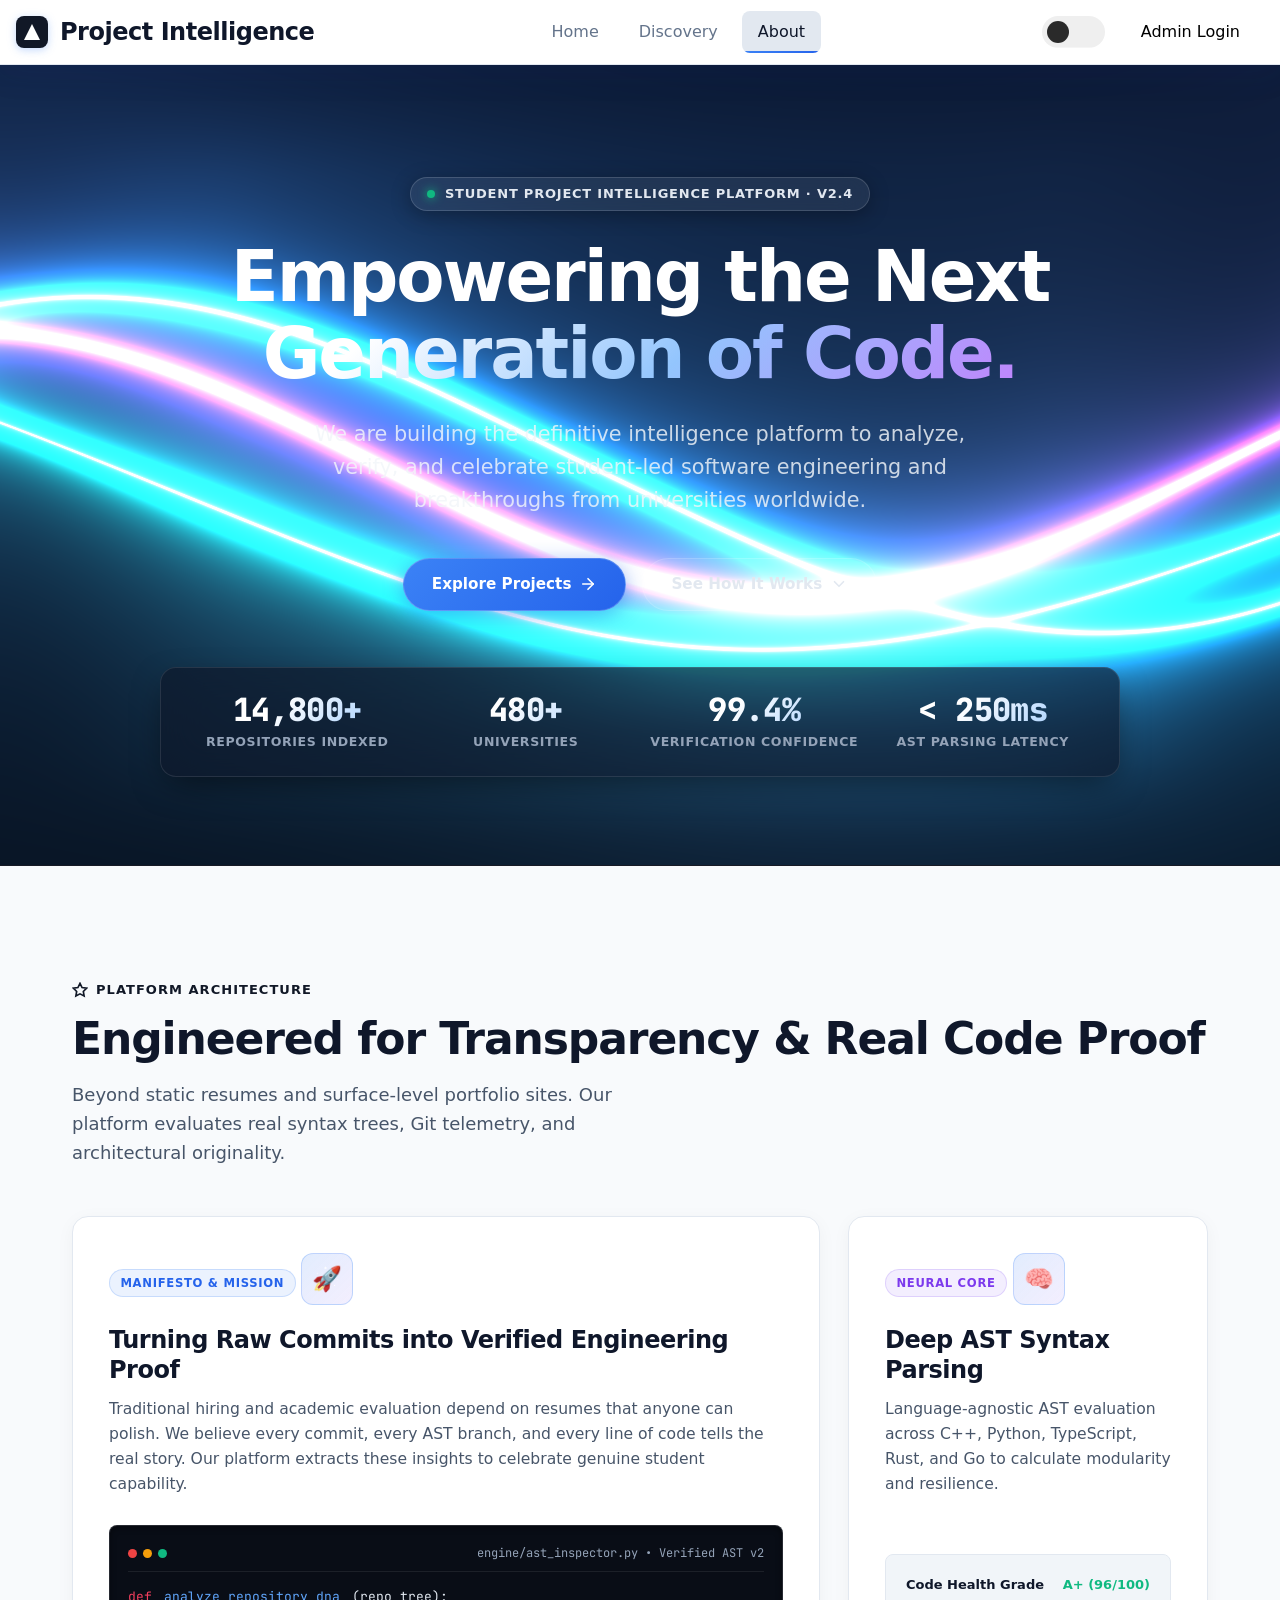
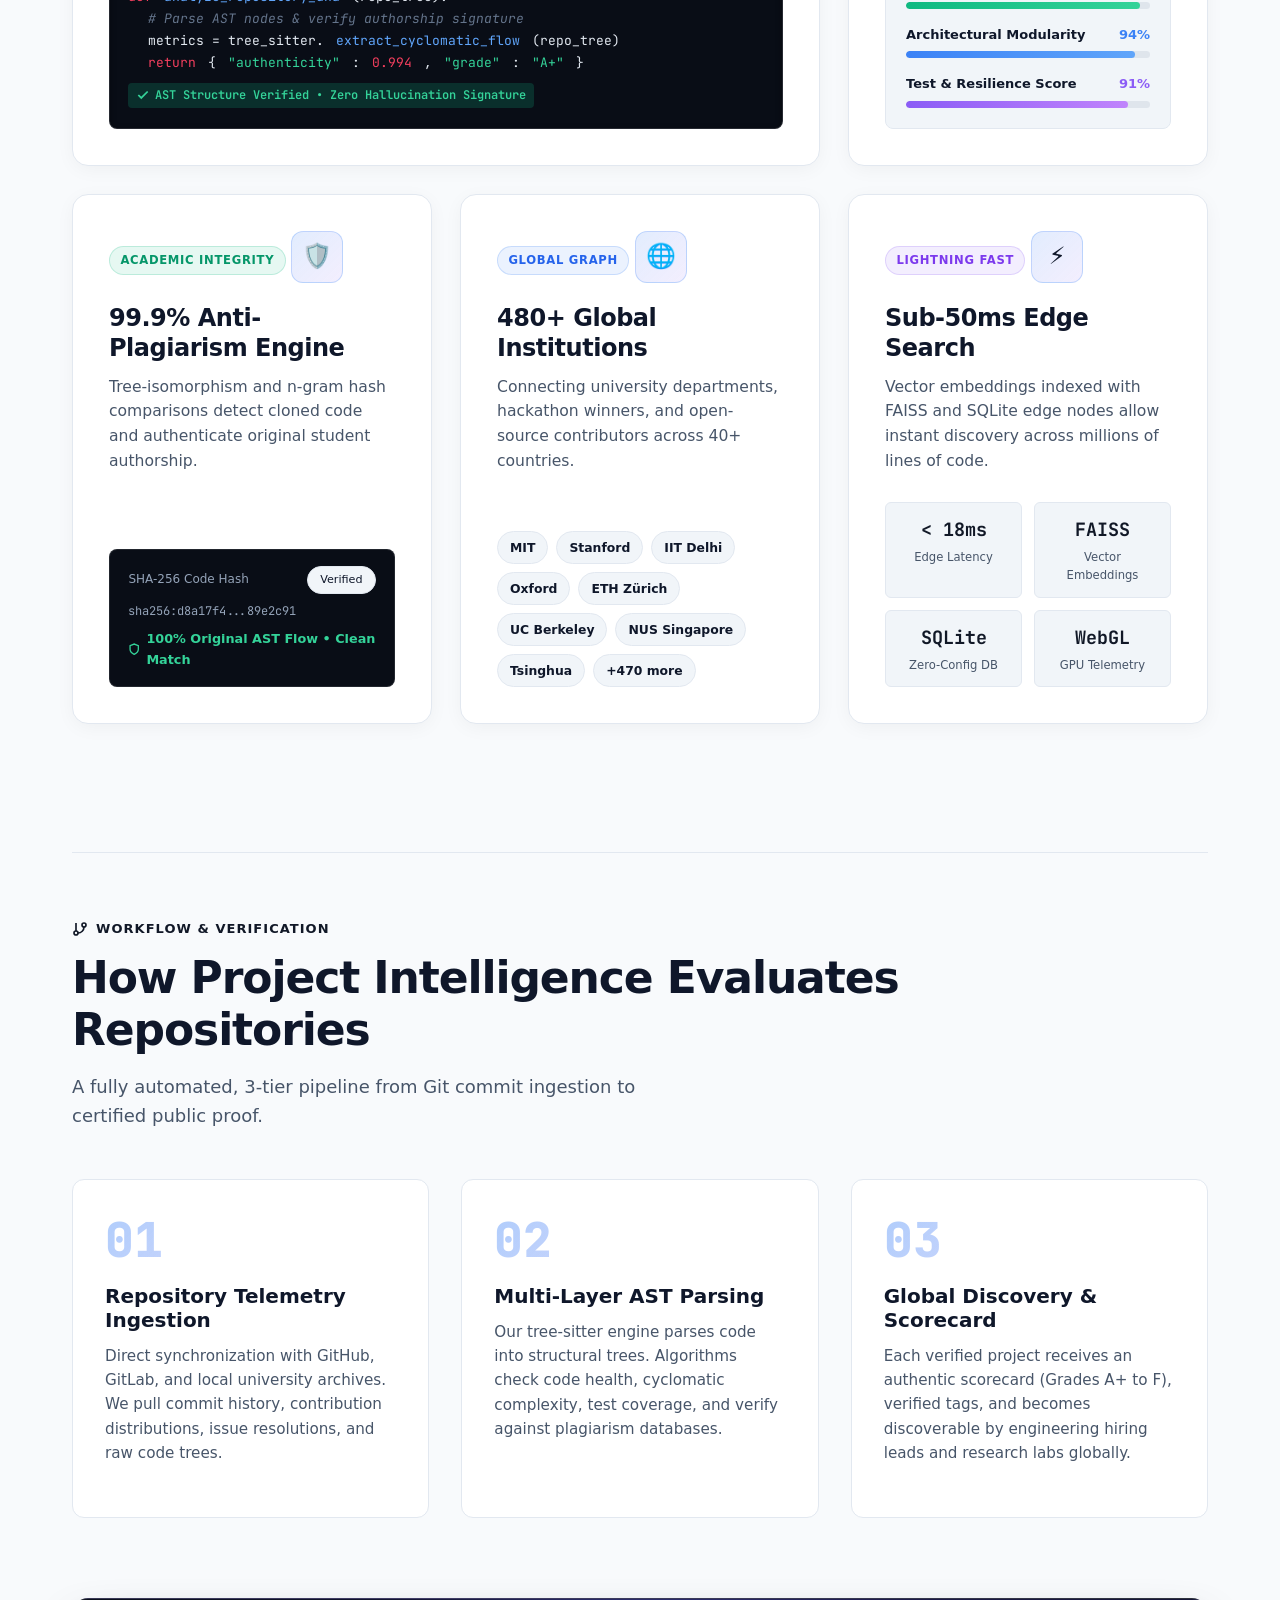
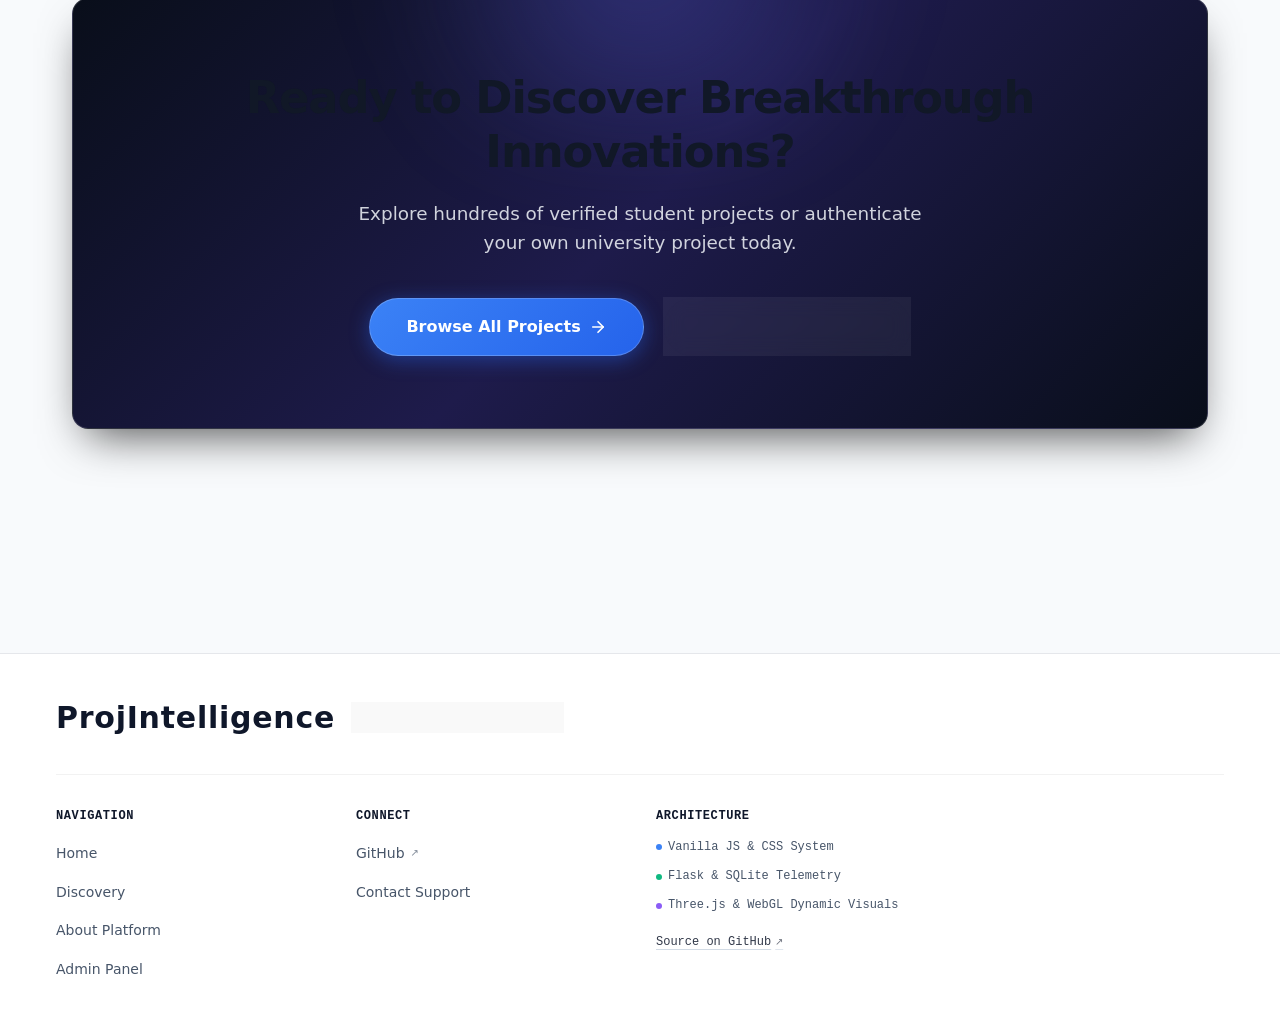
==== frontend/about.html @ 3a1f63e7 "feat: intelligent student project analysis platform An intelligent student project analysis platform" ====
<!DOCTYPE html>
<html lang="en">
<head>
  <meta charset="UTF-8">
  <meta name="viewport" content="width=device-width, initial-scale=1.0">
  <title>About - Student Project Intelligence Platform</title>
  <meta name="description" content="Discover how Project Intelligence analyzes, verifies, and showcases student engineering breakthroughs worldwide.">
  <link rel="icon" type="image/svg+xml" href="data:image/svg+xml,<svg xmlns='http://www.w3.org/2000/svg' viewBox='0 0 100 100'><text y='.9em' font-size='90'>🎓</text></svg>">
  <link rel="preconnect" href="https://fonts.googleapis.com">
  <link rel="preconnect" href="https://fonts.gstatic.com" crossorigin>
  <link href="https://fonts.googleapis.com/css2?family=Inter:wght@300;400;500;600;700;800;900&family=JetBrains+Mono:wght@400;500;600&display=swap" rel="stylesheet">
  
  <link rel="stylesheet" href="css/variables.css">
  <link rel="stylesheet" href="css/base.css">
  <link rel="stylesheet" href="css/components.css">
  <link rel="stylesheet" href="css/dashboard.css">
  <link rel="stylesheet" href="css/theme.css">
  
  <style>
    /* =========================================================================
       PAGE SYSTEM & CUSTOM FOLLOWER
       ========================================================================= */
    :root {
      --hero-accent-cyan: #06b6d4;
      --hero-accent-purple: #8b5cf6;
      --hero-accent-blue: #3b82f6;
    }

    /* Ambient cursor aura follower (non-blocking) */
    .cursor-aura {
      position: fixed;
      top: 0; left: 0;
      width: 320px; height: 320px;
      border-radius: 50%;
      background: radial-gradient(circle, rgba(59, 130, 246, 0.15) 0%, rgba(139, 92, 246, 0.08) 35%, transparent 70%);
      pointer-events: none;
      transform: translate(-50%, -50%);
      z-index: 9999;
      opacity: 0;
      transition: opacity 0.4s ease;
      mix-blend-mode: screen;
    }
    body:hover .cursor-aura {
      opacity: 1;
    }

    /* =========================================================================
       ABOUT HERO SECTION
       ========================================================================= */
    .about-hero {
      position: relative;
      background: #030712;
      color: #ffffff;
      padding: 7rem var(--space-4) 5.5rem;
      overflow: hidden;
      border-bottom: 1px solid rgba(255, 255, 255, 0.08);
    }

    /* Canvas background layer */
    .about-hero__canvas {
      position: absolute;
      top: 0;
      left: 0;
      width: 100%;
      height: 100%;
      z-index: 1;
      pointer-events: none;
      display: block;
    }

    /* Subtle ambient CSS glow behind canvas */
    .about-hero__glow {
      position: absolute;
      top: 20%;
      left: 50%;
      transform: translate(-50%, -30%);
      width: 800px;
      height: 400px;
      background: radial-gradient(ellipse at center, rgba(59, 130, 246, 0.22) 0%, rgba(139, 92, 246, 0.15) 40%, transparent 75%);
      filter: blur(60px);
      z-index: 0;
      pointer-events: none;
    }

    .about-hero__container {
      position: relative;
      z-index: 2;
      max-width: 960px;
      margin: 0 auto;
      text-align: center;
    }

    .about-hero__pill {
      display: inline-flex;
      align-items: center;
      gap: 0.625rem;
      padding: 0.35rem 1rem;
      background: rgba(255, 255, 255, 0.07);
      border: 1px solid rgba(255, 255, 255, 0.15);
      border-radius: var(--radius-full);
      backdrop-filter: blur(16px);
      -webkit-backdrop-filter: blur(16px);
      font-size: 0.8125rem;
      font-weight: 600;
      letter-spacing: 0.06em;
      text-transform: uppercase;
      color: #e2e8f0;
      margin-bottom: 1.75rem;
      box-shadow: 0 4px 20px rgba(0, 0, 0, 0.3);
      animation: heroFadeDown 0.7s cubic-bezier(0.16, 1, 0.3, 1) forwards;
    }

    .about-hero__pill-dot {
      width: 8px;
      height: 8px;
      background: #10b981;
      border-radius: 50%;
      box-shadow: 0 0 10px #10b981;
      animation: pulse 2s infinite;
    }

    .about-hero__title {
      font-size: clamp(2.5rem, 5.5vw, 4.75rem);
      font-weight: 800;
      line-height: 1.1;
      letter-spacing: -0.03em;
      margin-bottom: 1.5rem;
      color: #ffffff;
      animation: heroFadeUp 0.8s cubic-bezier(0.16, 1, 0.3, 1) 0.1s forwards;
      opacity: 0;
      transform: translateY(20px);
    }

    .about-hero__title-gradient {
      background: linear-gradient(135deg, #ffffff 15%, #93c5fd 55%, #c084fc 100%);
      -webkit-background-clip: text;
      background-clip: text;
      -webkit-text-fill-color: transparent;
      display: inline-block;
    }

    .about-hero__subtitle {
      font-size: clamp(1.05rem, 2vw, 1.3rem);
      line-height: 1.6;
      color: rgba(241, 245, 249, 0.82);
      max-width: 680px;
      margin: 0 auto 2.5rem;
      animation: heroFadeUp 0.8s cubic-bezier(0.16, 1, 0.3, 1) 0.2s forwards;
      opacity: 0;
      transform: translateY(20px);
    }

    .about-hero__actions {
      display: flex;
      align-items: center;
      justify-content: center;
      gap: 1rem;
      flex-wrap: wrap;
      margin-bottom: 3.5rem;
      animation: heroFadeUp 0.8s cubic-bezier(0.16, 1, 0.3, 1) 0.3s forwards;
      opacity: 0;
      transform: translateY(20px);
    }

    .hero-btn-primary {
      display: inline-flex;
      align-items: center;
      gap: 0.5rem;
      padding: 0.85rem 1.75rem;
      background: linear-gradient(135deg, #3b82f6 0%, #2563eb 100%);
      color: #ffffff;
      font-weight: 600;
      font-size: 0.95rem;
      border-radius: var(--radius-full);
      text-decoration: none;
      box-shadow: 0 4px 20px rgba(37, 99, 235, 0.45);
      transition: all 0.25s ease;
      border: 1px solid rgba(255, 255, 255, 0.2);
    }
    .hero-btn-primary:hover {
      transform: translateY(-2px);
      box-shadow: 0 8px 25px rgba(37, 99, 235, 0.6);
      color: #ffffff;
    }

    .hero-btn-secondary {
      display: inline-flex;
      align-items: center;
      gap: 0.5rem;
      padding: 0.85rem 1.75rem;
      background: rgba(255, 255, 255, 0.06);
      color: #e2e8f0;
      font-weight: 600;
      font-size: 0.95rem;
      border-radius: var(--radius-full);
      text-decoration: none;
      border: 1px solid rgba(255, 255, 255, 0.15);
      backdrop-filter: blur(10px);
      -webkit-backdrop-filter: blur(10px);
      transition: all 0.25s ease;
    }
    .hero-btn-secondary:hover {
      background: rgba(255, 255, 255, 0.12);
      border-color: rgba(255, 255, 255, 0.3);
      color: #ffffff;
      transform: translateY(-2px);
    }

    /* Live telemetry stat bar in hero */
    .about-hero__stats {
      display: grid;
      grid-template-columns: repeat(4, 1fr);
      gap: 1.25rem;
      padding: 1.5rem 2rem;
      background: rgba(15, 23, 42, 0.65);
      border: 1px solid rgba(255, 255, 255, 0.1);
      border-radius: var(--radius-2xl);
      backdrop-filter: blur(20px);
      -webkit-backdrop-filter: blur(20px);
      box-shadow: 0 12px 35px -10px rgba(0, 0, 0, 0.6);
      animation: heroFadeUp 0.8s cubic-bezier(0.16, 1, 0.3, 1) 0.4s forwards;
      opacity: 0;
      transform: translateY(20px);
    }

    .stat-item {
      text-align: center;
    }
    .stat-item__value {
      font-size: clamp(1.4rem, 2.5vw, 2rem);
      font-weight: 800;
      color: #ffffff;
      font-family: 'JetBrains Mono', monospace;
      letter-spacing: -0.02em;
      line-height: 1.1;
      margin-bottom: 0.3rem;
      background: linear-gradient(135deg, #ffffff 40%, #93c5fd 100%);
      -webkit-background-clip: text;
      background-clip: text;
      -webkit-text-fill-color: transparent;
    }
    .stat-item__label {
      font-size: 0.785rem;
      font-weight: 600;
      color: #94a3b8;
      text-transform: uppercase;
      letter-spacing: 0.05em;
    }

    @keyframes heroFadeDown {
      from { opacity: 0; transform: translateY(-15px); }
      to { opacity: 1; transform: translateY(0); }
    }
    @keyframes heroFadeUp {
      to { opacity: 1; transform: translateY(0); }
    }
    @keyframes pulse {
      0%, 100% { opacity: 1; transform: scale(1); }
      50% { opacity: 0.5; transform: scale(0.85); }
    }

    @media (max-width: 768px) {
      .about-hero {
        padding: 5.5rem var(--space-4) 4rem;
      }
      .about-hero__stats {
        grid-template-columns: repeat(2, 1fr);
        gap: 1.5rem;
        padding: 1.25rem;
      }
    }
    @media (max-width: 480px) {
      .about-hero__stats {
        grid-template-columns: 1fr;
      }
    }

    /* =========================================================================
       BENTO GRID SYSTEM (SUPERIOR MODERN TECH UI)
       ========================================================================= */
    .bento-section {
      padding: 5rem 0 3rem;
    }

    .section-eyebrow {
      display: inline-flex;
      align-items: center;
      gap: 0.5rem;
      font-size: 0.8125rem;
      font-weight: 700;
      letter-spacing: 0.08em;
      text-transform: uppercase;
      color: var(--primary-500);
      margin-bottom: 0.75rem;
    }
    [data-theme="dark"] .section-eyebrow {
      color: #60a5fa;
    }

    .section-headline {
      font-size: clamp(2rem, 3.5vw, 2.75rem);
      font-weight: 800;
      letter-spacing: -0.025em;
      color: var(--text-primary);
      margin-bottom: 1rem;
      line-height: 1.2;
    }

    .section-lead {
      font-size: 1.125rem;
      color: var(--text-secondary);
      max-width: 620px;
      margin-bottom: 3rem;
      line-height: 1.6;
    }

    .bento-grid {
      display: grid;
      grid-template-columns: repeat(12, 1fr);
      gap: 1.75rem;
      margin-bottom: 5rem;
    }

    /* Bento Card Base */
    .bento-card {
      position: relative;
      background: var(--card-bg);
      border: 1px solid var(--border-light);
      border-radius: var(--radius-2xl);
      padding: 2.25rem;
      overflow: hidden;
      display: flex;
      flex-direction: column;
      justify-content: space-between;
      box-shadow: 0 4px 20px -2px rgba(0, 0, 0, 0.05);
      transition: transform 0.35s cubic-bezier(0.16, 1, 0.3, 1), 
                  box-shadow 0.35s cubic-bezier(0.16, 1, 0.3, 1), 
                  border-color 0.3s ease;
    }

    [data-theme="dark"] .bento-card {
      background: rgba(30, 41, 59, 0.65);
      border-color: rgba(255, 255, 255, 0.08);
      box-shadow: 0 10px 30px -10px rgba(0, 0, 0, 0.5);
      backdrop-filter: blur(12px);
      -webkit-backdrop-filter: blur(12px);
    }

    /* Mouse Glow on Cards */
    .bento-card::after {
      content: '';
      position: absolute;
      top: 0; left: 0; width: 100%; height: 100%;
      background: radial-gradient(450px circle at var(--mouse-x, 50%) var(--mouse-y, 50%), rgba(59, 130, 246, 0.12), transparent 60%);
      opacity: 0;
      transition: opacity 0.3s ease;
      pointer-events: none;
      z-index: 1;
    }
    .bento-card:hover::after {
      opacity: 1;
    }

    .bento-card:hover {
      transform: translateY(-6px);
      box-shadow: 0 20px 40px -15px rgba(59, 130, 246, 0.18);
      border-color: rgba(59, 130, 246, 0.35);
    }

    /* Card Spans */
    .bento-span-8 { grid-column: span 8; }
    .bento-span-4 { grid-column: span 4; }
    .bento-span-6 { grid-column: span 6; }
    .bento-span-12 { grid-column: span 12; }

    @media (max-width: 1024px) {
      .bento-span-8 { grid-column: span 12; }
      .bento-span-4 { grid-column: span 6; }
      .bento-span-6 { grid-column: span 12; }
    }
    @media (max-width: 768px) {
      .bento-span-4 { grid-column: span 12; }
      .bento-card { padding: 1.75rem; }
    }

    /* Card Elements */
    .bento-badge {
      display: inline-flex;
      align-items: center;
      gap: 0.375rem;
      padding: 0.25rem 0.65rem;
      border-radius: var(--radius-full);
      font-size: 0.725rem;
      font-weight: 700;
      letter-spacing: 0.06em;
      text-transform: uppercase;
      background: rgba(59, 130, 246, 0.1);
      color: #2563eb;
      border: 1px solid rgba(59, 130, 246, 0.2);
      margin-bottom: 1.25rem;
      width: fit-content;
      position: relative;
      z-index: 2;
    }
    [data-theme="dark"] .bento-badge {
      color: #60a5fa;
      background: rgba(59, 130, 246, 0.15);
      border-color: rgba(96, 165, 250, 0.25);
    }

    .bento-badge--emerald {
      background: rgba(16, 185, 129, 0.1);
      color: #059669;
      border-color: rgba(16, 185, 129, 0.2);
    }
    [data-theme="dark"] .bento-badge--emerald {
      background: rgba(16, 185, 129, 0.15);
      color: #34d399;
      border-color: rgba(52, 211, 153, 0.25);
    }

    .bento-badge--purple {
      background: rgba(139, 92, 246, 0.1);
      color: #7c3aed;
      border-color: rgba(139, 92, 246, 0.2);
    }
    [data-theme="dark"] .bento-badge--purple {
      background: rgba(139, 92, 246, 0.15);
      color: #a78bfa;
      border-color: rgba(167, 139, 250, 0.25);
    }

    .bento-header {
      position: relative;
      z-index: 2;
    }

    .bento-icon-box {
      width: 3.25rem;
      height: 3.25rem;
      border-radius: var(--radius-xl);
      background: linear-gradient(135deg, rgba(59, 130, 246, 0.15), rgba(139, 92, 246, 0.1));
      border: 1px solid rgba(59, 130, 246, 0.25);
      display: inline-flex;
      align-items: center;
      justify-content: center;
      font-size: 1.5rem;
      margin-bottom: 1.25rem;
      transition: transform 0.3s ease;
    }
    .bento-card:hover .bento-icon-box {
      transform: scale(1.08) rotate(3deg);
    }

    .bento-title {
      font-size: 1.5rem;
      font-weight: 700;
      color: var(--text-primary);
      margin-bottom: 0.75rem;
      letter-spacing: -0.02em;
      line-height: 1.25;
    }

    .bento-desc {
      color: var(--text-secondary);
      font-size: 0.975rem;
      line-height: 1.6;
      margin-bottom: 1.75rem;
      position: relative;
      z-index: 2;
    }

    /* Embedded Terminal / Code Inspector Widget (Card 1) */
    .terminal-mockup {
      background: #090d16;
      border: 1px solid rgba(255, 255, 255, 0.12);
      border-radius: var(--radius-lg);
      padding: 1.15rem;
      font-family: 'JetBrains Mono', monospace;
      font-size: 0.8125rem;
      color: #e2e8f0;
      box-shadow: inset 0 2px 6px rgba(0, 0, 0, 0.4);
      position: relative;
      z-index: 2;
    }

    .terminal-bar {
      display: flex;
      align-items: center;
      justify-content: space-between;
      margin-bottom: 0.875rem;
      padding-bottom: 0.5rem;
      border-bottom: 1px solid rgba(255, 255, 255, 0.08);
    }
    .terminal-dots {
      display: flex;
      gap: 0.35rem;
    }
    .terminal-dot {
      width: 9px;
      height: 9px;
      border-radius: 50%;
    }
    .dot-red { background: #ef4444; }
    .dot-yellow { background: #f59e0b; }
    .dot-green { background: #10b981; }

    .terminal-file {
      color: #94a3b8;
      font-size: 0.75rem;
    }
    .terminal-line {
      display: flex;
      gap: 0.75rem;
      line-height: 1.7;
    }
    .t-token-kw { color: #f43f5e; }
    .t-token-fn { color: #60a5fa; }
    .t-token-str { color: #34d399; }
    .t-token-comment { color: #64748b; font-style: italic; }
    .t-badge-verified {
      display: inline-flex;
      align-items: center;
      gap: 0.3rem;
      background: rgba(16, 185, 129, 0.2);
      color: #34d399;
      padding: 0.2rem 0.5rem;
      border-radius: 4px;
      font-size: 0.75rem;
      font-weight: 600;
      margin-top: 0.5rem;
    }

    /* Embedded Health Progress Meters (Card 2) */
    .radar-meters {
      display: flex;
      flex-direction: column;
      gap: 1rem;
      background: var(--bg-tertiary);
      border: 1px solid var(--border-light);
      border-radius: var(--radius-lg);
      padding: 1.25rem;
      position: relative;
      z-index: 2;
    }
    .meter-row {
      display: flex;
      flex-direction: column;
      gap: 0.35rem;
    }
    .meter-meta {
      display: flex;
      justify-content: space-between;
      font-size: 0.8125rem;
      font-weight: 600;
      color: var(--text-primary);
    }
    .meter-bar {
      height: 7px;
      background: rgba(148, 163, 184, 0.2);
      border-radius: 99px;
      overflow: hidden;
    }
    .meter-fill {
      height: 100%;
      border-radius: 99px;
      transition: width 1s ease-out;
    }
    .fill-green { background: linear-gradient(90deg, #10b981, #34d399); }
    .fill-blue { background: linear-gradient(90deg, #3b82f6, #60a5fa); }
    .fill-purple { background: linear-gradient(90deg, #8b5cf6, #c084fc); }

    /* Cryptographic Fingerprint Box (Card 3) */
    .crypto-fingerprint {
      background: #090d16;
      border: 1px solid rgba(255, 255, 255, 0.1);
      border-radius: var(--radius-lg);
      padding: 1rem 1.15rem;
      position: relative;
      z-index: 2;
    }
    .crypto-chip {
      display: flex;
      align-items: center;
      justify-content: space-between;
      margin-bottom: 0.5rem;
    }
    .crypto-hash {
      font-family: 'JetBrains Mono', monospace;
      font-size: 0.75rem;
      color: #94a3b8;
      word-break: break-all;
    }
    .crypto-status {
      display: inline-flex;
      align-items: center;
      gap: 0.35rem;
      color: #34d399;
      font-size: 0.8rem;
      font-weight: 600;
      margin-top: 0.5rem;
    }

    /* University Chips Cloud (Card 4) */
    .uni-cloud {
      display: flex;
      flex-wrap: wrap;
      gap: 0.5rem;
      position: relative;
      z-index: 2;
    }
    .uni-pill {
      font-size: 0.775rem;
      font-weight: 600;
      padding: 0.35rem 0.75rem;
      border-radius: var(--radius-full);
      background: var(--bg-tertiary);
      border: 1px solid var(--border-light);
      color: var(--text-primary);
      transition: all 0.2s ease;
    }
    .uni-pill:hover {
      background: rgba(59, 130, 246, 0.15);
      border-color: rgba(59, 130, 246, 0.4);
      color: #2563eb;
      transform: translateY(-2px);
    }
    [data-theme="dark"] .uni-pill:hover {
      color: #60a5fa;
    }

    /* Edge Infra Specs (Card 5) */
    .edge-specs {
      display: grid;
      grid-template-columns: repeat(2, 1fr);
      gap: 0.75rem;
      position: relative;
      z-index: 2;
    }
    .edge-spec-item {
      background: var(--bg-tertiary);
      border: 1px solid var(--border-light);
      border-radius: var(--radius-md);
      padding: 0.75rem;
      text-align: center;
    }
    .edge-spec-num {
      font-family: 'JetBrains Mono', monospace;
      font-weight: 700;
      font-size: 1.15rem;
      color: var(--primary-500);
    }
    [data-theme="dark"] .edge-spec-num {
      color: #60a5fa;
    }
    .edge-spec-lbl {
      font-size: 0.725rem;
      color: var(--text-secondary);
      margin-top: 0.2rem;
    }

    /* =========================================================================
       3-STEP PIPELINE ARCHITECTURE SECTION
       ========================================================================= */
    .pipeline-section {
      padding: 4rem 0 5rem;
      border-top: 1px solid var(--border-light);
    }

    .pipeline-grid {
      display: grid;
      grid-template-columns: repeat(3, 1fr);
      gap: 2rem;
      position: relative;
    }

    .pipeline-card {
      background: var(--card-bg);
      border: 1px solid var(--border-light);
      border-radius: var(--radius-xl);
      padding: 2.25rem 2rem;
      position: relative;
      transition: transform 0.3s ease, border-color 0.3s ease, box-shadow 0.3s ease;
    }
    .pipeline-card:hover {
      transform: translateY(-4px);
      border-color: rgba(59, 130, 246, 0.4);
      box-shadow: 0 15px 30px -10px rgba(59, 130, 246, 0.12);
    }

    .pipeline-step-num {
      font-family: 'JetBrains Mono', monospace;
      font-size: 3rem;
      font-weight: 800;
      line-height: 1;
      margin-bottom: 1.25rem;
      background: linear-gradient(135deg, rgba(59, 130, 246, 0.4) 0%, rgba(139, 92, 246, 0.2) 100%);
      -webkit-background-clip: text;
      background-clip: text;
      -webkit-text-fill-color: transparent;
    }

    .pipeline-title {
      font-size: 1.25rem;
      font-weight: 700;
      color: var(--text-primary);
      margin-bottom: 0.75rem;
    }
    .pipeline-desc {
      font-size: 0.95rem;
      color: var(--text-secondary);
      line-height: 1.6;
    }

    @media (max-width: 900px) {
      .pipeline-grid {
        grid-template-columns: 1fr;
      }
    }

    /* =========================================================================
       CALL TO ACTION (CTA)
       ========================================================================= */
    .about-cta {
      position: relative;
      background: linear-gradient(135deg, #090e1a 0%, #1e1b4b 50%, #090e1a 100%);
      border: 1px solid rgba(255, 255, 255, 0.15);
      border-radius: var(--radius-2xl);
      padding: 4.5rem 2.5rem;
      text-align: center;
      color: #ffffff;
      overflow: hidden;
      margin-bottom: 6rem;
      box-shadow: 0 20px 45px -15px rgba(0, 0, 0, 0.7);
    }
    .about-cta__glow {
      position: absolute;
      top: -50%; left: 50%;
      transform: translateX(-50%);
      width: 600px; height: 350px;
      background: radial-gradient(circle, rgba(99, 102, 241, 0.35) 0%, transparent 70%);
      filter: blur(50px);
      pointer-events: none;
    }
    .about-cta__title {
      font-size: clamp(2rem, 3.5vw, 3rem);
      font-weight: 800;
      letter-spacing: -0.025em;
      margin-bottom: 1.25rem;
      position: relative;
      z-index: 2;
    }
    .about-cta__desc {
      font-size: 1.15rem;
      color: rgba(241, 245, 249, 0.85);
      max-width: 600px;
      margin: 0 auto 2.5rem;
      position: relative;
      z-index: 2;
      line-height: 1.6;
    }
    .about-cta__buttons {
      display: flex;
      align-items: center;
      justify-content: center;
      gap: 1.25rem;
      flex-wrap: wrap;
      position: relative;
      z-index: 2;
    }
  </style>
</head>
<body>
  <!-- Ambient non-intrusive cursor aura follower -->
  <div class="cursor-aura" id="cursorAura" aria-hidden="true"></div>

  <!-- Main Navigation Header -->
  <header class="header">
    <div class="header__container">
      <div class="header__brand">
        <svg class="header__logo" width="32" height="32" viewBox="0 0 32 32" fill="none">
          <rect width="32" height="32" rx="8" fill="var(--primary-500)"/>
          <path d="M16 8L8 24H24L16 8Z" fill="white"/>
        </svg>
        <h1 class="header__title">Project Intelligence</h1>
      </div>
      <nav class="header__nav">
        <a href="index.html" class="nav-link">Home</a>
        <a href="projects.html" class="nav-link">Discovery</a>
        <a href="about.html" class="nav-link nav-link--active">About</a>
      </nav>
      <div class="header__actions">
        <input type="checkbox" class="theme-checkbox" id="themeToggle" aria-label="Toggle theme">
        <a href="admin.html" class="btn btn--outline" id="loginBtn">Admin Login</a>
      </div>
    </div>
  </header>

  <!-- ABOUT HERO SECTION WITH THREE.JS CHROMATIC WEBGL WAVE -->
  <section class="about-hero" id="heroSection">
    <div class="about-hero__glow" aria-hidden="true"></div>
    <canvas id="heroCanvas" class="about-hero__canvas"></canvas>

    <div class="about-hero__container">
      <div class="about-hero__pill">
        <span class="about-hero__pill-dot"></span>
        <span>Student Project Intelligence Platform · v2.4</span>
      </div>

      <h1 class="about-hero__title">
        Empowering the Next<br>
        <span class="about-hero__title-gradient">Generation of Code.</span>
      </h1>

      <p class="about-hero__subtitle">
        We are building the definitive intelligence platform to analyze, verify, and celebrate student-led software engineering and breakthroughs from universities worldwide.
      </p>

      <div class="about-hero__actions">
        <a href="projects.html" class="hero-btn-primary">
          <span>Explore Projects</span>
          <svg width="18" height="18" viewBox="0 0 24 24" fill="none" stroke="currentColor" stroke-width="2.2" stroke-linecap="round" stroke-linejoin="round">
            <line x1="5" y1="12" x2="19" y2="12"></line>
            <polyline points="12 5 19 12 12 19"></polyline>
          </svg>
        </a>
        <a href="#pipeline" class="hero-btn-secondary">
          <span>See How It Works</span>
          <svg width="18" height="18" viewBox="0 0 24 24" fill="none" stroke="currentColor" stroke-width="2.2" stroke-linecap="round" stroke-linejoin="round">
            <polyline points="6 9 12 15 18 9"></polyline>
          </svg>
        </a>
      </div>

      <!-- Live Platform Telemetry Bar -->
      <div class="about-hero__stats">
        <div class="stat-item">
          <div class="stat-item__value">14,800+</div>
          <div class="stat-item__label">Repositories Indexed</div>
        </div>
        <div class="stat-item">
          <div class="stat-item__value">480+</div>
          <div class="stat-item__label">Universities</div>
        </div>
        <div class="stat-item">
          <div class="stat-item__value">99.4%</div>
          <div class="stat-item__label">Verification Confidence</div>
        </div>
        <div class="stat-item">
          <div class="stat-item__value">&lt; 250ms</div>
          <div class="stat-item__label">AST Parsing Latency</div>
        </div>
      </div>
    </div>
  </section>

  <!-- MAIN CONTENT CONTAINER -->
  <main class="main container">
    
    <!-- MODERN BENTO GRID (TECH INTELLIGENCE SPEC) -->
    <section class="bento-section">
      <div class="section-eyebrow">
        <svg width="16" height="16" viewBox="0 0 24 24" fill="none" stroke="currentColor" stroke-width="2.5">
          <polygon points="12 2 15.09 8.26 22 9.27 17 14.14 18.18 21.02 12 17.77 5.82 21.02 7 14.14 2 9.27 8.91 8.26 12 2"></polygon>
        </svg>
        <span>Platform Architecture</span>
      </div>
      <h2 class="section-headline">Engineered for Transparency &amp; Real Code Proof</h2>
      <p class="section-lead">Beyond static resumes and surface-level portfolio sites. Our platform evaluates real syntax trees, Git telemetry, and architectural originality.</p>

      <div class="bento-grid">
        
        <!-- CARD 1: Large Manifesto + Live AST Stream (Span 8) -->
        <article class="bento-card bento-span-8 interactive-card">
          <div class="bento-header">
            <span class="bento-badge">Manifesto &amp; Mission</span>
            <div class="bento-icon-box">🚀</div>
            <h3 class="bento-title">Turning Raw Commits into Verified Engineering Proof</h3>
            <p class="bento-desc">Traditional hiring and academic evaluation depend on resumes that anyone can polish. We believe every commit, every AST branch, and every line of code tells the real story. Our platform extracts these insights to celebrate genuine student capability.</p>
          </div>

          <!-- Code DNA Inspector Widget -->
          <div class="terminal-mockup">
            <div class="terminal-bar">
              <div class="terminal-dots">
                <span class="terminal-dot dot-red"></span>
                <span class="terminal-dot dot-yellow"></span>
                <span class="terminal-dot dot-green"></span>
              </div>
              <span class="terminal-file">engine/ast_inspector.py &bull; Verified AST v2</span>
            </div>
            <div class="terminal-line">
              <span class="t-token-kw">def</span> <span class="t-token-fn">analyze_repository_dna</span>(repo_tree):
            </div>
            <div class="terminal-line" style="padding-left: 1.25rem;">
              <span class="t-token-comment"># Parse AST nodes &amp; verify authorship signature</span>
            </div>
            <div class="terminal-line" style="padding-left: 1.25rem;">
              metrics = tree_sitter.<span class="t-token-fn">extract_cyclomatic_flow</span>(repo_tree)
            </div>
            <div class="terminal-line" style="padding-left: 1.25rem;">
              <span class="t-token-kw">return</span> { <span class="t-token-str">"authenticity"</span>: <span class="t-token-kw">0.994</span>, <span class="t-token-str">"grade"</span>: <span class="t-token-str">"A+"</span> }
            </div>
            <div class="t-badge-verified">
              <svg width="14" height="14" viewBox="0 0 24 24" fill="none" stroke="currentColor" stroke-width="3">
                <polyline points="20 6 9 17 4 12"></polyline>
              </svg>
              <span>AST Structure Verified &bull; Zero Hallucination Signature</span>
            </div>
          </div>
        </article>

        <!-- CARD 2: Deep AST & Health Radar (Span 4) -->
        <article class="bento-card bento-span-4 interactive-card">
          <div class="bento-header">
            <span class="bento-badge bento-badge--purple">Neural Core</span>
            <div class="bento-icon-box">🧠</div>
            <h3 class="bento-title">Deep AST Syntax Parsing</h3>
            <p class="bento-desc">Language-agnostic AST evaluation across C++, Python, TypeScript, Rust, and Go to calculate modularity and resilience.</p>
          </div>

          <!-- Real-time Health Radar Progress Bars -->
          <div class="radar-meters">
            <div class="meter-row">
              <div class="meter-meta">
                <span>Code Health Grade</span>
                <span style="color: #10b981;">A+ (96/100)</span>
              </div>
              <div class="meter-bar">
                <div class="meter-fill fill-green" style="width: 96%;"></div>
              </div>
            </div>

            <div class="meter-row">
              <div class="meter-meta">
                <span>Architectural Modularity</span>
                <span style="color: #3b82f6;">94%</span>
              </div>
              <div class="meter-bar">
                <div class="meter-fill fill-blue" style="width: 94%;"></div>
              </div>
            </div>

            <div class="meter-row">
              <div class="meter-meta">
                <span>Test &amp; Resilience Score</span>
                <span style="color: #8b5cf6;">91%</span>
              </div>
              <div class="meter-bar">
                <div class="meter-fill fill-purple" style="width: 91%;"></div>
              </div>
            </div>
          </div>
        </article>

        <!-- CARD 3: Plagiarism & Verification Defense (Span 4) -->
        <article class="bento-card bento-span-4 interactive-card">
          <div class="bento-header">
            <span class="bento-badge bento-badge--emerald">Academic Integrity</span>
            <div class="bento-icon-box">🛡️</div>
            <h3 class="bento-title">99.9% Anti-Plagiarism Engine</h3>
            <p class="bento-desc">Tree-isomorphism and n-gram hash comparisons detect cloned code and authenticate original student authorship.</p>
          </div>

          <div class="crypto-fingerprint">
            <div class="crypto-chip">
              <span style="color: #94a3b8; font-size: 0.75rem;">SHA-256 Code Hash</span>
              <span class="badge badge--success" style="font-size: 0.7rem;">Verified</span>
            </div>
            <div class="crypto-hash">sha256:d8a17f4...89e2c91</div>
            <div class="crypto-status">
              <svg width="15" height="15" viewBox="0 0 24 24" fill="none" stroke="currentColor" stroke-width="2.5">
                <path d="M12 22s8-4 8-10V5l-8-3-8 3v7c0 6 8 10 8 10z"></path>
              </svg>
              <span>100% Original AST Flow &bull; Clean Match</span>
            </div>
          </div>
        </article>

        <!-- CARD 4: Global University Network (Span 4) -->
        <article class="bento-card bento-span-4 interactive-card">
          <div class="bento-header">
            <span class="bento-badge">Global Graph</span>
            <div class="bento-icon-box">🌐</div>
            <h3 class="bento-title">480+ Global Institutions</h3>
            <p class="bento-desc">Connecting university departments, hackathon winners, and open-source contributors across 40+ countries.</p>
          </div>

          <div class="uni-cloud">
            <span class="uni-pill">MIT</span>
            <span class="uni-pill">Stanford</span>
            <span class="uni-pill">IIT Delhi</span>
            <span class="uni-pill">Oxford</span>
            <span class="uni-pill">ETH Z&uuml;rich</span>
            <span class="uni-pill">UC Berkeley</span>
            <span class="uni-pill">NUS Singapore</span>
            <span class="uni-pill">Tsinghua</span>
            <span class="uni-pill">+470 more</span>
          </div>
        </article>

        <!-- CARD 5: Edge Infrastructure (Span 4) -->
        <article class="bento-card bento-span-4 interactive-card">
          <div class="bento-header">
            <span class="bento-badge bento-badge--purple">Lightning Fast</span>
            <div class="bento-icon-box">⚡</div>
            <h3 class="bento-title">Sub-50ms Edge Search</h3>
            <p class="bento-desc">Vector embeddings indexed with FAISS and SQLite edge nodes allow instant discovery across millions of lines of code.</p>
          </div>

          <div class="edge-specs">
            <div class="edge-spec-item">
              <div class="edge-spec-num">&lt; 18ms</div>
              <div class="edge-spec-lbl">Edge Latency</div>
            </div>
            <div class="edge-spec-item">
              <div class="edge-spec-num">FAISS</div>
              <div class="edge-spec-lbl">Vector Embeddings</div>
            </div>
            <div class="edge-spec-item">
              <div class="edge-spec-num">SQLite</div>
              <div class="edge-spec-lbl">Zero-Config DB</div>
            </div>
            <div class="edge-spec-item">
              <div class="edge-spec-num">WebGL</div>
              <div class="edge-spec-lbl">GPU Telemetry</div>
            </div>
          </div>
        </article>

      </div>
    </section>

    <!-- PIPELINE ARCHITECTURE (HOW IT WORKS) -->
    <section class="pipeline-section" id="pipeline">
      <div class="section-eyebrow">
        <svg width="16" height="16" viewBox="0 0 24 24" fill="none" stroke="currentColor" stroke-width="2.5">
          <line x1="6" y1="3" x2="6" y2="15"></line>
          <circle cx="18" cy="6" r="3"></circle>
          <circle cx="6" cy="18" r="3"></circle>
          <path d="M18 9a9 9 0 0 1-9 9"></path>
        </svg>
        <span>Workflow &amp; Verification</span>
      </div>
      <h2 class="section-headline">How Project Intelligence Evaluates Repositories</h2>
      <p class="section-lead">A fully automated, 3-tier pipeline from Git commit ingestion to certified public proof.</p>

      <div class="pipeline-grid">
        <div class="pipeline-card">
          <div class="pipeline-step-num">01</div>
          <h3 class="pipeline-title">Repository Telemetry Ingestion</h3>
          <p class="pipeline-desc">Direct synchronization with GitHub, GitLab, and local university archives. We pull commit history, contribution distributions, issue resolutions, and raw code trees.</p>
        </div>

        <div class="pipeline-card">
          <div class="pipeline-step-num">02</div>
          <h3 class="pipeline-title">Multi-Layer AST Parsing</h3>
          <p class="pipeline-desc">Our tree-sitter engine parses code into structural trees. Algorithms check code health, cyclomatic complexity, test coverage, and verify against plagiarism databases.</p>
        </div>

        <div class="pipeline-card">
          <div class="pipeline-step-num">03</div>
          <h3 class="pipeline-title">Global Discovery &amp; Scorecard</h3>
          <p class="pipeline-desc">Each verified project receives an authentic scorecard (Grades A+ to F), verified tags, and becomes discoverable by engineering hiring leads and research labs globally.</p>
        </div>
      </div>
    </section>

    <!-- CALL TO ACTION (CTA) -->
    <section class="about-cta">
      <div class="about-cta__glow" aria-hidden="true"></div>
      <h2 class="about-cta__title">Ready to Discover Breakthrough Innovations?</h2>
      <p class="about-cta__desc">Explore hundreds of verified student projects or authenticate your own university project today.</p>
      <div class="about-cta__buttons">
        <a href="projects.html" class="hero-btn-primary" style="padding: 0.95rem 2.25rem; font-size: 1rem;">
          <span>Browse All Projects</span>
          <svg width="18" height="18" viewBox="0 0 24 24" fill="none" stroke="currentColor" stroke-width="2.2" stroke-linecap="round" stroke-linejoin="round">
            <line x1="5" y1="12" x2="19" y2="12"></line>
            <polyline points="12 5 19 12 12 19"></polyline>
          </svg>
        </a>
        <a href="index.html#tech-section" class="hero-btn-secondary" style="padding: 0.95rem 2.25rem; font-size: 1rem;">
          <span>Explore Tech Radar</span>
        </a>
      </div>
    </section>

  </main>

  <!-- APP FOOTER -->
  <footer class="app-footer" role="contentinfo">
    <div class="footer-glow-line" aria-hidden="true"></div>
    <div class="container footer-container">
      <div class="footer-top">
        <div class="footer-brand-section">
          <a href="index.html" class="footer-brand" aria-label="Home">
            <span class="footer-brand-text">ProjIntelligence</span>
          </a>
          <div class="footer-status">
            <div class="status-badge">
              <svg class="status-icon" viewBox="0 0 16 16" fill="none" stroke="currentColor" stroke-width="1.6" stroke-linecap="round" stroke-linejoin="round" aria-hidden="true">
                <circle cx="8" cy="8" r="3"></circle>
                <path d="M8 1v2.5M8 12.5V15M1 8h2.5M12.5 8H15"></path>
              </svg>
              <span class="status-text">Global Network</span>
              <span class="status-divider" aria-hidden="true"></span>
              <time id="footer-local-time-about" class="status-time">00:00</time>
              <span class="status-tz">UTC</span>
            </div>
          </div>
        </div>
      </div>
      
      <div class="footer-grid">
        <div class="footer-col">
          <p class="footer-col-title">Navigation</p>
          <ul class="footer-links" role="list">
            <li><a href="index.html">Home</a></li>
            <li><a href="projects.html">Discovery</a></li>
            <li><a href="about.html">About Platform</a></li>
            <li><a href="admin.html">Admin Panel</a></li>
          </ul>
        </div>
        
        <div class="footer-col">
          <p class="footer-col-title">Connect</p>
          <ul class="footer-links" role="list">
            <li><a href="https://github.com" target="_blank" rel="noopener noreferrer">GitHub <span class="external-link">↗</span></a></li>
            <li><a href="mailto:support@projectintelligence.edu">Contact Support</a></li>
          </ul>
        </div>
        
        <div class="footer-col" style="grid-column: span 2;">
          <p class="footer-col-title">Architecture</p>
          <ul class="footer-colophon" role="list">
            <li><span class="dot bg-blue"></span> <span>Vanilla JS &amp; CSS System</span></li>
            <li><span class="dot bg-green"></span> <span>Flask &amp; SQLite Telemetry</span></li>
            <li><span class="dot bg-purple"></span> <span>Three.js &amp; WebGL Dynamic Visuals</span></li>
            <li style="margin-top: 0.5rem;"><a href="https://github.com" target="_blank" class="source-link">Source on GitHub <span class="external-link">↗</span></a></li>
          </ul>
        </div>
      </div>
    </div>
  </footer>

  <!-- SCRIPTS -->
  <script src="js/utils.js"></script>
  <script src="js/components.js"></script>
  <script src="js/three.min.js"></script>

  <script>
    // =========================================================================
    // THREE.JS CHROMATIC WAVE SHADER ANIMATION
    // =========================================================================
    function initHeroShader() {
      const canvas = document.getElementById('heroCanvas');
      const container = document.getElementById('heroSection');
      if (!canvas || !container || !window.THREE) {
        console.warn('Three.js or heroCanvas not available');
        return;
      }

      const scene = new THREE.Scene();
      const renderer = new THREE.WebGLRenderer({
        canvas: canvas,
        alpha: true,
        antialias: true,
        powerPreference: 'high-performance'
      });
      renderer.setPixelRatio(Math.min(window.devicePixelRatio || 1, 2));
      renderer.setClearColor(new THREE.Color(0x030712), 1.0);

      const camera = new THREE.OrthographicCamera(-1, 1, 1, -1, 0, -1);

      const uniforms = {
        resolution: { value: new THREE.Vector2(container.clientWidth, container.clientHeight) },
        time: { value: 0.0 },
        mouse: { value: new THREE.Vector2(0.5, 0.5) },
        xScale: { value: 1.15 },
        yScale: { value: 0.42 },
        distortion: { value: 0.06 }
      };

      const vertexShader = `
        attribute vec3 position;
        void main() {
          gl_Position = vec4(position, 1.0);
        }
      `;

      const fragmentShader = `
        precision highp float;
        uniform vec2 resolution;
        uniform float time;
        uniform vec2 mouse;
        uniform float xScale;
        uniform float yScale;
        uniform float distortion;

        void main() {
          vec2 p = (gl_FragCoord.xy * 2.0 - resolution) / min(resolution.x, resolution.y);
          
          // Subtle mouse pull
          vec2 m = (mouse - 0.5) * 0.4;
          p.y += m.y * 0.3;
          
          float d = length(p + m) * distortion;
          
          float rx = p.x * (1.0 + d);
          float gx = p.x;
          float bx = p.x * (1.0 - d);

          // Harmonic chromatic waves
          float r = 0.045 / abs(p.y + sin((rx + time * 0.9) * xScale) * yScale);
          float g = 0.040 / abs(p.y + sin((gx - time * 0.7) * (xScale * 1.3) + 1.2) * (yScale * 0.8));
          float b = 0.048 / abs(p.y + sin((bx + time * 0.8) * (xScale * 0.9) + 2.4) * (yScale * 1.1));
          
          // Layer colors: Electric Cyan, Vibrant Violet, Neon Blue
          vec3 col = vec3(0.0);
          col += vec3(0.08, 0.65, 1.0) * r;
          col += vec3(0.72, 0.22, 0.95) * g;
          col += vec3(0.05, 0.90, 0.75) * b;

          // Vignette on borders
          vec2 uv = gl_FragCoord.xy / resolution;
          float vig = smoothstep(0.0, 0.2, uv.x) * smoothstep(1.0, 0.8, uv.x);
          vig *= smoothstep(0.0, 0.15, uv.y) * smoothstep(1.0, 0.85, uv.y);

          // Dark futuristic base gradient
          vec3 bg = mix(vec3(0.012, 0.027, 0.07), vec3(0.025, 0.055, 0.14), uv.y);

          gl_FragColor = vec4(bg + col * (0.85 + vig * 0.35), 1.0);
        }
      `;

      const positions = new Float32Array([
        -1.0, -1.0, 0.0,
         1.0, -1.0, 0.0,
        -1.0,  1.0, 0.0,
         1.0, -1.0, 0.0,
        -1.0,  1.0, 0.0,
         1.0,  1.0, 0.0,
      ]);

      const geometry = new THREE.BufferGeometry();
      geometry.setAttribute('position', new THREE.BufferAttribute(positions, 3));

      const material = new THREE.RawShaderMaterial({
        vertexShader: vertexShader,
        fragmentShader: fragmentShader,
        uniforms: uniforms,
        side: THREE.DoubleSide
      });

      const mesh = new THREE.Mesh(geometry, material);
      scene.add(mesh);

      function handleResize() {
        if (!container) return;
        const width = container.clientWidth;
        const height = container.clientHeight;
        renderer.setSize(width, height, false);
        uniforms.resolution.value.set(width, height);
      }
      window.addEventListener('resize', handleResize);
      handleResize();

      // Mouse interaction
      let targetMouseX = 0.5, targetMouseY = 0.5;
      let currMouseX = 0.5, currMouseY = 0.5;

      window.addEventListener('mousemove', (e) => {
        const rect = container.getBoundingClientRect();
        if (e.clientY <= rect.bottom && e.clientY >= rect.top) {
          targetMouseX = (e.clientX - rect.left) / rect.width;
          targetMouseY = 1.0 - (e.clientY - rect.top) / rect.height;
        }
      }, { passive: true });

      let lastTime = 0;
      function animate(time) {
        requestAnimationFrame(animate);
        // Smooth mouse interpolation
        currMouseX += (targetMouseX - currMouseX) * 0.05;
        currMouseY += (targetMouseY - currMouseY) * 0.05;
        uniforms.mouse.value.set(currMouseX, currMouseY);

        // Frame timing
        uniforms.time.value = time * 0.0012;
        renderer.render(scene, camera);
      }
      requestAnimationFrame(animate);
    }

    if (document.readyState === 'loading') {
      document.addEventListener('DOMContentLoaded', initHeroShader);
    } else {
      initHeroShader();
    }

    // =========================================================================
    // AMBIENT CURSOR AURA & BENTO CARD SPOTLIGHT
    // =========================================================================
    const aura = document.getElementById('cursorAura');
    let auraX = 0, auraY = 0;
    let targetAuraX = 0, targetAuraY = 0;

    document.addEventListener('mousemove', (e) => {
      targetAuraX = e.clientX;
      targetAuraY = e.clientY;

      // Update card spotlight coordinates
      document.querySelectorAll('.interactive-card').forEach(card => {
        const rect = card.getBoundingClientRect();
        const x = e.clientX - rect.left;
        const y = e.clientY - rect.top;
        card.style.setProperty('--mouse-x', `${x}px`);
        card.style.setProperty('--mouse-y', `${y}px`);
      });
    }, { passive: true });

    function renderAura() {
      auraX += (targetAuraX - auraX) * 0.12;
      auraY += (targetAuraY - auraY) * 0.12;
      if (aura) {
        aura.style.left = `${auraX}px`;
        aura.style.top = `${auraY}px`;
      }
      requestAnimationFrame(renderAura);
    }
    requestAnimationFrame(renderAura);

    // =========================================================================
    // FOOTER UTC CLOCK
    // =========================================================================
    function initFooterTime() {
      const timeEl = document.getElementById('footer-local-time-about');
      if (!timeEl) return;
      function update() {
        try {
          const now = new Date();
          const formatter = new Intl.DateTimeFormat('en-GB', {
            timeZone: 'UTC',
            hour: '2-digit',
            minute: '2-digit',
            hour12: false
          });
          timeEl.textContent = formatter.format(now);
        } catch (_) {}
      }
      update();
      setInterval(update, 30000);
    }
    if (document.readyState === 'loading') {
      document.addEventListener('DOMContentLoaded', initFooterTime);
    } else {
      initFooterTime();
    }

    // =========================================================================
    // THEME CONTROLLER
    // =========================================================================
    const themeToggle = document.getElementById('themeToggle');
    if (themeToggle) {
      const savedTheme = localStorage.getItem('theme');
      const isDark = savedTheme === 'dark';
      if (isDark) {
        document.documentElement.setAttribute('data-theme', 'dark');
        themeToggle.checked = true;
      } else {
        document.documentElement.setAttribute('data-theme', 'light');
        themeToggle.checked = false;
      }

      themeToggle.addEventListener('change', (e) => {
        if (e.target.checked) {
          document.documentElement.setAttribute('data-theme', 'dark');
          localStorage.setItem('theme', 'dark');
        } else {
          document.documentElement.setAttribute('data-theme', 'light');
          localStorage.setItem('theme', 'light');
        }
      });
    }
  </script>
</body>
</html>
---- frontend/css/variables.css ----
/* =============================================================================
   MODERN DESIGN SYSTEM - 2024 Style
   21st Century UI Variables & Design Tokens
   ============================================================================= */

:root {
  /* ===== COLOR SYSTEM ===== */
  /* Primary Brand Colors (Black/Monochrome) */
  --primary-50: #f9fafb;
  --primary-100: #f3f4f6;
  --primary-200: #e5e7eb;
  --primary-300: #d1d5db;
  --primary-400: #9ca3af;
  --primary-500: #111827; /* Main Black */
  --primary-600: #000000;
  --primary-700: #000000;
  --primary-800: #000000;
  --primary-900: #000000;
  
  /* Semantic Colors */
  --success: #10b981;
  --success-light: #34d399;
  --success-bg: #ecfdf5;
  
  --warning: #f59e0b;
  --warning-light: #fbbf24;
  --warning-bg: #fffbeb;
  
  --danger: #ef4444;
  --danger-light: #f87171;
  --danger-bg: #fef2f2;
  
  --info: #06b6d4;
  --info-light: #22d3ee;
  --info-bg: #ecfeff;
  
  /* Neutral Grays */
  --white: #ffffff;
  --gray-50: #f9fafb;
  --gray-100: #f3f4f6;
  --gray-200: #e5e7eb;
  --gray-300: #d1d5db;
  --gray-400: #9ca3af;
  --gray-500: #6b7280;
  --gray-600: #4b5563;
  --gray-700: #374151;
  --gray-800: #1f2937;
  --gray-900: #111827;
  
  /* Health Grade Colors */
  --grade-a-plus: #059669;
  --grade-a: #10b981;
  --grade-b-plus: #65a30d;
  --grade-b: #84cc16;
  --grade-c-plus: #ca8a04;
  --grade-c: #f59e0b;
  --grade-d-plus: #ea580c;
  --grade-d: #f97316;
  --grade-f: #dc2626;
  
  /* ===== TYPOGRAPHY ===== */
  --font-sans: -apple-system, BlinkMacSystemFont, 'Segoe UI', system-ui, sans-serif;
  --font-mono: 'SF Mono', Monaco, 'Cascadia Code', 'Roboto Mono', Consolas, monospace;
  
  /* Fluid Typography */
  --text-xs: clamp(0.75rem, 0.71rem + 0.2vw, 0.875rem);
  --text-sm: clamp(0.875rem, 0.82rem + 0.29vw, 1rem);
  --text-base: clamp(1rem, 0.93rem + 0.36vw, 1.125rem);
  --text-lg: clamp(1.125rem, 1.04rem + 0.43vw, 1.25rem);
  --text-xl: clamp(1.25rem, 1.14rem + 0.57vw, 1.5rem);
  --text-2xl: clamp(1.5rem, 1.33rem + 0.87vw, 1.875rem);
  --text-3xl: clamp(1.875rem, 1.61rem + 1.33vw, 2.25rem);
  --text-4xl: clamp(2.25rem, 1.89rem + 1.81vw, 3rem);
  --text-5xl: clamp(3rem, 2.41rem + 2.94vw, 4.5rem);
  
  /* Font Weights */
  --weight-light: 300;
  --weight-normal: 400;
  --weight-medium: 500;
  --weight-semibold: 600;
  --weight-bold: 700;
  --weight-extrabold: 800;
  
  /* ===== SPACING SYSTEM ===== */
  --space-0: 0;
  --space-px: 1px;
  --space-0_5: 0.125rem;  /* 2px */
  --space-1: 0.25rem;     /* 4px */
  --space-1_5: 0.375rem;  /* 6px */
  --space-2: 0.5rem;      /* 8px */
  --space-2_5: 0.625rem;  /* 10px */
  --space-3: 0.75rem;     /* 12px */
  --space-3_5: 0.875rem;  /* 14px */
  --space-4: 1rem;        /* 16px */
  --space-5: 1.25rem;     /* 20px */
  --space-6: 1.5rem;      /* 24px */
  --space-7: 1.75rem;     /* 28px */
  --space-8: 2rem;        /* 32px */
  --space-9: 2.25rem;     /* 36px */
  --space-10: 2.5rem;     /* 40px */
  --space-11: 2.75rem;    /* 44px */
  --space-12: 3rem;       /* 48px */
  --space-14: 3.5rem;     /* 56px */
  --space-16: 4rem;       /* 64px */
  --space-20: 5rem;       /* 80px */
  --space-24: 6rem;       /* 96px */
  --space-32: 8rem;       /* 128px */
  --space-40: 10rem;      /* 160px */
  --space-48: 12rem;      /* 192px */
  --space-56: 14rem;      /* 224px */
  --space-64: 16rem;      /* 256px */
  
  /* ===== BORDER RADIUS ===== */
  --radius-none: 0;
  --radius-sm: 0.125rem;
  --radius-base: 0.25rem;
  --radius-md: 0.375rem;
  --radius-lg: 0.5rem;
  --radius-xl: 0.75rem;
  --radius-2xl: 1rem;
  --radius-3xl: 1.5rem;
  --radius-4xl: 2rem;
  --radius-full: 9999px;
  
  /* ===== MODERN SHADOWS ===== */
  --shadow-xs: 0 1px 2px 0 rgb(0 0 0 / 0.05);
  --shadow-sm: 0 1px 2px 0 rgb(0 0 0 / 0.05);
  --shadow-base: 0 1px 3px 0 rgb(0 0 0 / 0.1), 0 1px 2px -1px rgb(0 0 0 / 0.1);
  --shadow-md: 0 4px 6px -1px rgb(0 0 0 / 0.1), 0 2px 4px -2px rgb(0 0 0 / 0.1);
  --shadow-lg: 0 10px 15px -3px rgb(0 0 0 / 0.1), 0 4px 6px -4px rgb(0 0 0 / 0.1);
  --shadow-xl: 0 20px 25px -5px rgb(0 0 0 / 0.1), 0 8px 10px -6px rgb(0 0 0 / 0.1);
  --shadow-2xl: 0 25px 50px -12px rgb(0 0 0 / 0.25);
  --shadow-inner: inset 0 2px 4px 0 rgb(0 0 0 / 0.05);
  
  /* Glass Morphism Shadows */
  --glass-shadow: 0 8px 32px 0 rgba(31, 38, 135, 0.37);
  --glass-border: rgba(255, 255, 255, 0.18);
  
  /* ===== ANIMATIONS & TRANSITIONS ===== */
  --duration-75: 75ms;
  --duration-100: 100ms;
  --duration-150: 150ms;
  --duration-200: 200ms;
  --duration-300: 300ms;
  --duration-500: 500ms;
  --duration-700: 700ms;
  --duration-1000: 1000ms;
  
  /* Modern Easing Functions */
  --ease-linear: linear;
  --ease-in: cubic-bezier(0.4, 0.0, 1, 1);
  --ease-out: cubic-bezier(0.0, 0.0, 0.2, 1);
  --ease-in-out: cubic-bezier(0.4, 0.0, 0.2, 1);
  --ease-bounce: cubic-bezier(0.68, -0.55, 0.265, 1.55);
  --ease-elastic: cubic-bezier(0.25, 0.46, 0.45, 0.94);
  --ease-back: cubic-bezier(0.34, 1.56, 0.64, 1);
  --ease-smooth: cubic-bezier(0.25, 0.1, 0.25, 1);
  
  /* ===== LAYOUT SYSTEM ===== */
  --container-xs: 475px;
  --container-sm: 640px;
  --container-md: 768px;
  --container-lg: 1024px;
  --container-xl: 1280px;
  --container-2xl: 1400px;
  
  --header-height: 4rem;
  --sidebar-width: 16rem;
  --max-content-width: 1200px;
  
  /* ===== Z-INDEX SCALE ===== */
  --z-base: 0;
  --z-dropdown: 1000;
  --z-sticky: 1020;
  --z-fixed: 1030;
  --z-modal-backdrop: 1040;
  --z-modal: 1050;
  --z-popover: 1060;
  --z-tooltip: 1070;
  --z-toast: 1080;
  --z-max: 2147483647;
  
  /* ===== COMPONENT TOKENS ===== */
  /* Cards */
  --card-bg: var(--white);
  --card-border: var(--gray-200);
  --card-shadow: var(--shadow-md);
  --card-radius: var(--radius-xl);
  --card-padding: var(--space-6);
  
  /* Buttons */
  --btn-height: 2.75rem;
  --btn-padding-x: var(--space-6);
  --btn-radius: var(--radius-lg);
  --btn-font-weight: var(--weight-medium);
  
  /* Inputs */
  --input-height: 2.75rem;
  --input-padding-x: var(--space-4);
  --input-bg: var(--white);
  --input-border: var(--gray-300);
  --input-border-focus: var(--primary-500);
  --input-radius: var(--radius-lg);
  
  /* ===== GRADIENT SYSTEM ===== */
  --gradient-brand: linear-gradient(135deg, #3b82f6 0%, #2563eb 100%);
  --gradient-success: linear-gradient(135deg, var(--success) 0%, #059669 100%);
  --gradient-warning: linear-gradient(135deg, var(--warning) 0%, #d97706 100%);
  --gradient-danger: linear-gradient(135deg, var(--danger) 0%, #dc2626 100%);
  
  /* Glass Morphism */
  --glass-bg: rgba(255, 255, 255, 0.25);
  --glass-backdrop: blur(10px);
  --glass-border: 1px solid rgba(255, 255, 255, 0.18);
  
  /* Dark Theme (for future) */
  --dark-bg: var(--gray-900);
  --dark-surface: var(--gray-800);
  --dark-text: var(--gray-100);
}

/* ===== RESPONSIVE BREAKPOINTS ===== */
/* These are for documentation - actual usage in media queries */
/* 
  Mobile First Approach:
  --breakpoint-sm: 640px;
  --breakpoint-md: 768px; 
  --breakpoint-lg: 1024px;
  --breakpoint-xl: 1280px;
  --breakpoint-2xl: 1536px;
*/

/* ===== UTILITY CLASSES FOR QUICK DEVELOPMENT ===== */
.sr-only {
  position: absolute;
  width: 1px;
  height: 1px;
  padding: 0;
  margin: -1px;
  overflow: hidden;
  clip: rect(0, 0, 0, 0);
  white-space: nowrap;
  border: 0;
}

.not-sr-only {
  position: static;
  width: auto;
  height: auto;
  padding: 0;
  margin: 0;
  overflow: visible;
  clip: auto;
  white-space: normal;
}
---- frontend/css/base.css ----
/* =============================================================================
   BASE STYLES - Modern Reset & Typography
   ============================================================================= */

/* Modern CSS Reset */
*, *::before, *::after {
  box-sizing: border-box;
  margin: 0;
  padding: 0;
}

html {
  -webkit-font-smoothing: antialiased;
  -moz-osx-font-smoothing: grayscale;
  text-rendering: optimizeLegibility;
  scroll-behavior: smooth;
}

body {
  font-family: var(--font-sans);
  font-size: var(--text-base);
  line-height: 1.6;
  color: var(--gray-900);
  background-color: var(--gray-50);
  min-height: 100vh;
  overflow-x: hidden;
}

/* Typography */
h1, h2, h3, h4, h5, h6 {
  font-weight: var(--weight-bold);
  line-height: 1.2;
  color: var(--gray-900);
}

h1 { font-size: var(--text-4xl); }
h2 { font-size: var(--text-3xl); }
h3 { font-size: var(--text-2xl); }
h4 { font-size: var(--text-xl); }
h5 { font-size: var(--text-lg); }
h6 { font-size: var(--text-base); }

p {
  margin-bottom: var(--space-4);
}

a {
  color: var(--primary-600);
  text-decoration: none;
  transition: color var(--duration-200) var(--ease-out);
}

a:hover {
  color: var(--primary-700);
}

img, svg {
  max-width: 100%;
  height: auto;
  display: block;
}

/* Container */
.container {
  width: 100%;
  max-width: var(--max-content-width);
  margin: 0 auto;
  padding: 0 var(--space-4);
}

@media (min-width: 768px) {
  .container {
    padding: 0 var(--space-6);
  }
}

@media (min-width: 1024px) {
  .container {
    padding: 0 var(--space-8);
  }
}

/* Focus Styles */
:focus-visible {
  outline: 2px solid var(--primary-500);
  outline-offset: 2px;
}

/* Selection */
::selection {
  background-color: var(--primary-100);
  color: var(--primary-900);
}

/* Scrollbar */
::-webkit-scrollbar {
  width: 8px;
  height: 8px;
}

::-webkit-scrollbar-track {
  background: var(--gray-100);
}

::-webkit-scrollbar-thumb {
  background: var(--gray-300);
  border-radius: var(--radius-full);
}

::-webkit-scrollbar-thumb:hover {
  background: var(--gray-400);
}
---- frontend/css/components.css ----
/* =============================================================================
   MODERN COMPONENTS - 21st Century UI Elements
   ============================================================================= */

/* ===== BUTTONS ===== */
.btn {
  display: inline-flex;
  align-items: center;
  justify-content: center;
  gap: var(--space-2);
  height: var(--btn-height);
  padding: 0 var(--btn-padding-x);
  font-size: var(--text-sm);
  font-weight: var(--btn-font-weight);
  font-family: inherit;
  line-height: 1;
  text-align: center;
  white-space: nowrap;
  border: none;
  border-radius: var(--btn-radius);
  cursor: pointer;
  user-select: none;
  transition: all var(--duration-200) var(--ease-out);
  position: relative;
  overflow: hidden;
}

.btn::before {
  content: '';
  position: absolute;
  top: 50%;
  left: 50%;
  width: 0;
  height: 0;
  border-radius: 50%;
  background: rgba(255, 255, 255, 0.3);
  transform: translate(-50%, -50%);
  transition: width var(--duration-500) var(--ease-out), 
              height var(--duration-500) var(--ease-out);
}

.btn:active::before {
  width: 300px;
  height: 300px;
}

.btn--primary {
  background: var(--gradient-brand);
  color: white;
  box-shadow: 0 4px 14px 0 rgba(59, 130, 246, 0.39);
}

.btn--primary:hover {
  transform: translateY(-2px);
  box-shadow: 0 6px 20px 0 rgba(59, 130, 246, 0.5);
}

.btn--primary:active {
  transform: translateY(0);
}

.btn--secondary {
  background: var(--white);
  color: var(--gray-700);
  border: 1px solid var(--gray-300);
  box-shadow: var(--shadow-sm);
}

.btn--secondary:hover {
  background: var(--gray-50);
  border-color: var(--gray-400);
}

.btn-icon {
  display: inline-flex;
  align-items: center;
  justify-content: center;
  width: 2.5rem;
  height: 2.5rem;
  padding: 0;
  background: transparent;
  color: var(--gray-600);
  border: none;
  border-radius: var(--radius-lg);
  cursor: pointer;
  transition: all var(--duration-200) var(--ease-out);
}

.btn-icon:hover {
  background: var(--gray-100);
  color: var(--gray-900);
}

/* ===== INPUTS & FORMS ===== */
.search-input,
.filter-select {
  width: 100%;
  height: var(--input-height);
  padding: 0 var(--input-padding-x);
  font-size: var(--text-base);
  font-family: inherit;
  color: var(--gray-900);
  background: var(--input-bg);
  border: 1px solid var(--input-border);
  border-radius: var(--input-radius);
  transition: all var(--duration-200) var(--ease-out);
}

.search-input:focus,
.filter-select:focus {
  outline: none;
  border-color: var(--input-border-focus);
  box-shadow: 0 0 0 3px rgba(59, 130, 246, 0.1);
}

/* ===== CARDS ===== */
.stat-card,
.project-card {
  background: var(--card-bg);
  border: 1px solid var(--card-border);
  border-radius: var(--card-radius);
  padding: var(--card-padding);
  box-shadow: var(--card-shadow);
  transition: all var(--duration-300) var(--ease-out);
}

.project-card {
  cursor: pointer;
  position: relative;
  overflow: hidden;
}

.project-card::before {
  content: '';
  position: absolute;
  top: 0;
  left: 0;
  width: 100%;
  height: 4px;
  background: var(--gradient-brand);
  transform: scaleX(0);
  transform-origin: left;
  transition: transform var(--duration-300) var(--ease-out);
}

.project-card:hover {
  transform: translateY(-8px) scale(1.01);
  box-shadow: 0 20px 25px -5px rgba(0, 0, 0, 0.1), 0 10px 10px -5px rgba(0, 0, 0, 0.04), 0 0 0 1px var(--primary-200);
  border-color: transparent;
}

.project-card:hover::before {
  transform: scaleX(1);
}

/* ===== BADGES ===== */
.badge {
  display: inline-flex;
  align-items: center;
  padding: var(--space-1) var(--space-3);
  font-size: var(--text-xs);
  font-weight: var(--weight-medium);
  border-radius: var(--radius-full);
  white-space: nowrap;
}

.badge--success {
  background: var(--success-bg);
  color: var(--success);
}

.badge--grade {
  font-weight: var(--weight-bold);
  padding: var(--space-1_5) var(--space-4);
}

/* Health grade specific colors */
.badge--grade-a { background: #ecfdf5; color: var(--grade-a); }
.badge--grade-b { background: #f7fee7; color: var(--grade-b); }
.badge--grade-c { background: var(--warning-bg); color: var(--warning); }
.badge--grade-d { background: #fff7ed; color: var(--grade-d); }
.badge--grade-f { background: var(--danger-bg); color: var(--danger); }

/* ===== LOADING SKELETONS ===== */
@keyframes skeleton-loading {
  0% { background-position: -200px 0; }
  100% { background-position: calc(200px + 100%) 0; }
}

.skeleton {
  background: linear-gradient(
    90deg,
    var(--gray-200) 0px,
    var(--gray-100) 40px,
    var(--gray-200) 80px
  );
  background-size: 200px 100%;
  animation: skeleton-loading 1.5s ease-in-out infinite;
  pointer-events: none;
}

.skeleton-icon {
  width: 48px;
  height: 48px;
  border-radius: var(--radius-lg);
  background: var(--gray-300);
}

.skeleton-text {
  height: 16px;
  border-radius: var(--radius-base);
  background: var(--gray-300);
  margin: var(--space-2) 0;
}

.skeleton-header {
  height: 24px;
  width: 70%;
  border-radius: var(--radius-base);
  background: var(--gray-300);
  margin-bottom: var(--space-3);
}

.skeleton-footer {
  height: 20px;
  width: 40%;
  border-radius: var(--radius-base);
  background: var(--gray-300);
  margin-top: var(--space-4);
}

/* ===== TOAST NOTIFICATIONS ===== */
.toast-container {
  position: fixed;
  top: var(--space-4);
  right: var(--space-4);
  z-index: var(--z-toast);
  display: flex;
  flex-direction: column;
  gap: var(--space-3);
}

.toast {
  min-width: 300px;
  padding: var(--space-4);
  background: var(--white);
  border-radius: var(--radius-lg);
  box-shadow: var(--shadow-xl);
  border-left: 4px solid var(--primary-500);
  animation: toast-slide-in var(--duration-300) var(--ease-out);
}

@keyframes toast-slide-in {
  from {
    transform: translateX(400px);
    opacity: 0;
  }
  to {
    transform: translateX(0);
    opacity: 1;
  }
}

.toast--success { border-left-color: var(--success); }
.toast--error { border-left-color: var(--danger); }
.toast--warning { border-left-color: var(--warning); }

/* ===== EMPTY & ERROR STATES ===== */
.empty-state,
.error-state {
  display: flex;
  flex-direction: column;
  align-items: center;
  justify-content: center;
  padding: var(--space-16) var(--space-4);
  text-align: center;
}

.empty-state__icon,
.error-state__icon {
  margin-bottom: var(--space-6);
  animation: float 3s ease-in-out infinite;
}

@keyframes float {
  0%, 100% { transform: translateY(0); }
  50% { transform: translateY(-10px); }
}

.empty-state__title,
.error-state__title {
  font-size: var(--text-2xl);
  color: var(--gray-900);
  margin-bottom: var(--space-2);
}

.empty-state__text,
.error-state__text {
  color: var(--gray-600);
  margin-bottom: var(--space-6);
}

/* ===== MODERN ANIMATIONS & MICRO-INTERACTIONS ===== */

/* Ripple Effect Animation */
@keyframes ripple {
  from {
    transform: scale(0);
    opacity: 0.5;
  }
  to {
    transform: scale(4);
    opacity: 0;
  }
}

/* Scale Bounce Animation */
@keyframes scale-bounce {
  0% { transform: scale(1); }
  50% { transform: scale(1.05); }
  100% { transform: scale(1); }
}

/* Fade In Animations */
@keyframes fade-in {
  from { opacity: 0; }
  to { opacity: 1; }
}

@keyframes fade-in-up {
  from {
    opacity: 0;
    transform: translateY(30px);
  }
  to {
    opacity: 1;
    transform: translateY(0);
  }
}

@keyframes fade-in-down {
  from {
    opacity: 0;
    transform: translateY(-30px);
  }
  to {
    opacity: 1;
    transform: translateY(0);
  }
}

@keyframes fade-in-left {
  from {
    opacity: 0;
    transform: translateX(-30px);
  }
  to {
    opacity: 1;
    transform: translateX(0);
  }
}

@keyframes fade-in-right {
  from {
    opacity: 0;
    transform: translateX(30px);
  }
  to {
    opacity: 1;
    transform: translateX(0);
  }
}

/* Slide Animations */
@keyframes slide-in-up {
  from { transform: translateY(100%); }
  to { transform: translateY(0); }
}

@keyframes slide-out-up {
  from { transform: translateY(0); }
  to { transform: translateY(-100%); }
}

/* Toast Animations */
@keyframes toast-slide-in {
  from {
    transform: translateX(400px);
    opacity: 0;
  }
  to {
    transform: translateX(0);
    opacity: 1;
  }
}

@keyframes toast-slide-out {
  from {
    transform: translateX(0);
    opacity: 1;
  }
  to {
    transform: translateX(400px);
    opacity: 0;
  }
}

/* Pulse Animation */
@keyframes pulse {
  0% { transform: scale(1); }
  50% { transform: scale(1.05); }
  100% { transform: scale(1); }
}

/* Glow Effect */
@keyframes glow {
  0%, 100% { box-shadow: 0 0 5px var(--primary-500); }
  50% { box-shadow: 0 0 20px var(--primary-500), 0 0 30px var(--primary-300); }
}

/* Spinner Animation */
@keyframes spinner {
  0% { transform: rotate(0deg); }
  100% { transform: rotate(360deg); }
}

/* ===== LOADING SPINNER COMPONENT ===== */
.loading-spinner {
  display: flex;
  flex-direction: column;
  align-items: center;
  justify-content: center;
  padding: var(--space-16) var(--space-4);
  text-align: center;
}

.spinner {
  width: 40px;
  height: 40px;
  border: 4px solid var(--gray-200);
  border-top: 4px solid var(--primary-500);
  border-radius: 50%;
  animation: spinner 1s linear infinite;
  margin-bottom: var(--space-4);
}

.loading-message {
  color: var(--gray-600);
  font-size: var(--text-sm);
  margin: 0;
}

/* ===== MICRO-INTERACTIONS ===== */

/* Button Micro-Interactions */
.btn {
  position: relative;
  overflow: hidden;
}

.btn:not(:disabled):hover {
  transform: translateY(-1px);
  transition: all var(--duration-200) var(--ease-out);
}

.btn:not(:disabled):active {
  transform: translateY(0);
  transition: all var(--duration-75) var(--ease-out);
}

.btn:focus {
  animation: pulse var(--duration-500) var(--ease-out);
}

/* Input Focus Animations */
.search-input:focus,
.filter-select:focus {
  transform: scale(1.02);
  transition: all var(--duration-200) var(--ease-out);
}

/* Card Hover Effects */
.project-card {
  transition: all var(--duration-300) var(--ease-out);
}

.project-card:hover {
  transform: translateY(-8px) scale(1.02);
  box-shadow: 
    0 20px 25px -5px rgba(0, 0, 0, 0.1),
    0 10px 10px -5px rgba(0, 0, 0, 0.04),
    0 0 0 1px var(--primary-200);
}

.project-card:active {
  transform: translateY(-4px) scale(1.01);
  transition: all var(--duration-150) var(--ease-out);
}

/* Stat Card Animations */
.stat-card {
  transition: all var(--duration-300) var(--ease-out);
}

.stat-card:hover {
  transform: translateY(-2px);
  box-shadow: var(--shadow-lg);
}

.stat-card:hover .stat-card__icon {
  transform: scale(1.1);
  transition: transform var(--duration-200) var(--ease-bounce);
}

/* Badge Hover Effects */
.badge {
  transition: all var(--duration-200) var(--ease-out);
  cursor: default;
}

.badge:hover {
  transform: scale(1.05);
}

/* Navigation Link Effects */
.nav-link {
  position: relative;
  overflow: hidden;
}

.nav-link::before {
  content: '';
  position: absolute;
  bottom: 0;
  left: 0;
  width: 0;
  height: 2px;
  background: var(--gradient-brand);
  transition: width var(--duration-300) var(--ease-out);
}

.nav-link:hover::before,
.nav-link--active::before {
  width: 100%;
}

/* Filter Select Animations */
.filter-select {
  transition: all var(--duration-200) var(--ease-out);
}

.filter-select:hover {
  border-color: var(--primary-300);
}

.filter-select:focus {
  animation: glow var(--duration-1000) var(--ease-out);
}

/* Pagination Animations */
.pagination__btn,
.pagination__page {
  transition: all var(--duration-200) var(--ease-out);
}

.pagination__btn:hover:not(:disabled),
.pagination__page:hover {
  transform: translateY(-2px);
  box-shadow: var(--shadow-md);
}

.pagination__page--active {
  animation: pulse var(--duration-500) var(--ease-out);
}

/* ===== SCROLL ANIMATIONS ===== */
@media (prefers-reduced-motion: no-preference) {
  /* Fade in elements as they come into view */
  .project-card {
    opacity: 0;
    animation: fade-in-up var(--duration-500) var(--ease-out) forwards;
  }
  
  .stat-card {
    opacity: 0;
    animation: fade-in-up var(--duration-500) var(--ease-out) forwards;
  }
  
  /* Staggered animation delays */
  .project-card:nth-child(1) { animation-delay: 0ms; }
  .project-card:nth-child(2) { animation-delay: 100ms; }
  .project-card:nth-child(3) { animation-delay: 200ms; }
  .project-card:nth-child(4) { animation-delay: 300ms; }
  .project-card:nth-child(5) { animation-delay: 400ms; }
  .project-card:nth-child(6) { animation-delay: 500ms; }
  
  .stat-card:nth-child(1) { animation-delay: 100ms; }
  .stat-card:nth-child(2) { animation-delay: 200ms; }
  .stat-card:nth-child(3) { animation-delay: 300ms; }
  .stat-card:nth-child(4) { animation-delay: 400ms; }
}

/* ===== ACCESSIBILITY PREFERENCES ===== */
@media (prefers-reduced-motion: reduce) {
  *,
  *::before,
  *::after {
    animation-duration: 0.01ms !important;
    animation-iteration-count: 1 !important;
    transition-duration: 0.01ms !important;
    scroll-behavior: auto !important;
  }
  
  /* Keep essential animations */
  .spinner {
    animation: spinner 2s linear infinite;
  }
}

/* ===== THEME TRANSITIONS ===== */
* {
  transition-property: background-color, border-color, color, fill, stroke, opacity, box-shadow, transform;
  transition-duration: var(--duration-200);
  transition-timing-function: var(--ease-out);
}

/* ===== UTILITY ANIMATION CLASSES ===== */
.animate-fade-in { animation: fade-in var(--duration-300) var(--ease-out); }
.animate-fade-in-up { animation: fade-in-up var(--duration-500) var(--ease-out); }
.animate-fade-in-down { animation: fade-in-down var(--duration-500) var(--ease-out); }
.animate-fade-in-left { animation: fade-in-left var(--duration-500) var(--ease-out); }
.animate-fade-in-right { animation: fade-in-right var(--duration-500) var(--ease-out); }
.animate-pulse { animation: pulse var(--duration-500) var(--ease-out); }
.animate-bounce { animation: scale-bounce var(--duration-300) var(--ease-bounce); }

/* Hover utility classes */
.hover-lift { transition: transform var(--duration-200) var(--ease-out); }
.hover-lift:hover { transform: translateY(-4px); }

.hover-scale { transition: transform var(--duration-200) var(--ease-out); }
.hover-scale:hover { transform: scale(1.05); }

.hover-glow { transition: box-shadow var(--duration-200) var(--ease-out); }
.hover-glow:hover { box-shadow: 0 0 20px var(--primary-500); }

/* =============================================================================
   APP FOOTER
   ============================================================================= */
.app-footer {
  position: relative;
  border-top: 1px solid var(--gray-200);
  background: var(--bg-primary);
  color: var(--text-primary);
  overflow: hidden;
  margin-top: 4rem;
}

[data-theme="dark"] .app-footer {
  border-top-color: var(--gray-800);
}

.footer-glow-line {
  pointer-events: none;
  position: absolute;
  top: -1px;
  left: 0;
  right: 0;
  height: 1px;
  background: linear-gradient(to right, transparent, rgba(59, 130, 246, 0.4), transparent);
}

.footer-container {
  padding: 2.5rem 1rem 3rem 1rem;
}

.footer-top {
  display: flex;
  flex-direction: column;
  gap: 1.5rem;
  padding-bottom: 2rem;
  border-bottom: 1px solid rgba(0, 0, 0, 0.05);
}

[data-theme="dark"] .footer-top {
  border-bottom-color: rgba(255, 255, 255, 0.05);
}

@media (min-width: 1024px) {
  .footer-top {
    flex-direction: row;
    align-items: center;
    justify-content: space-between;
  }
}

.footer-brand-section {
  display: flex;
  flex-wrap: wrap;
  align-items: center;
  gap: 1rem;
}

.footer-brand {
  display: inline-flex;
  align-items: center;
  gap: 0.625rem;
  color: var(--text-primary);
  text-decoration: none;
  transition: opacity 0.2s;
}

.footer-brand:hover {
  opacity: 0.9;
}

.footer-brand-text {
  font-family: var(--font-display);
  font-size: 1.875rem;
  font-weight: 700;
  letter-spacing: 0.025em;
  user-select: none;
}

.footer-status {
  display: flex;
  flex-wrap: wrap;
  align-items: center;
  gap: 0.5rem;
  font-size: 0.75rem;
}

.status-badge {
  display: inline-flex;
  height: 30px;
  align-items: center;
  gap: 6px;
  border-radius: 9999px;
  border: 1px solid rgba(0, 0, 0, 0.1);
  background: rgba(0, 0, 0, 0.025);
  padding: 0 10px;
  font-family: monospace;
  user-select: none;
  backdrop-filter: blur(4px);
}

[data-theme="dark"] .status-badge {
  border-color: rgba(255, 255, 255, 0.1);
  background: rgba(255, 255, 255, 0.025);
}

.status-icon {
  width: 12px;
  height: 12px;
  color: var(--text-secondary);
  opacity: 0.65;
  flex-shrink: 0;
}

.status-text {
  font-size: 12px;
  color: var(--text-secondary);
  opacity: 0.65;
  letter-spacing: -0.025em;
}

.status-divider {
  width: 2px;
}

.status-time {
  font-size: 12px;
  font-weight: 500;
  color: var(--text-primary);
  opacity: 0.9;
  font-variant-numeric: tabular-nums;
}

.status-tz {
  font-size: 10px;
  color: var(--text-secondary);
  opacity: 0.45;
  letter-spacing: 0.05em;
}

.footer-grid {
  display: grid;
  grid-template-columns: repeat(2, 1fr);
  gap: 2rem;
  padding-top: 2rem;
}

@media (min-width: 768px) {
  .footer-grid {
    grid-template-columns: repeat(4, 1fr);
  }
}

.footer-col {
  display: flex;
  flex-direction: column;
  gap: 0.75rem;
}

.footer-col-title {
  font-family: monospace;
  font-size: 0.75rem;
  font-weight: 600;
  text-transform: uppercase;
  letter-spacing: 0.05em;
  color: var(--text-primary);
  margin: 0;
}

.footer-links, .footer-colophon {
  list-style: none;
  padding: 0;
  margin: 0;
  display: flex;
  flex-direction: column;
  gap: 0.625rem;
}

.footer-links li a {
  color: var(--text-secondary);
  text-decoration: none;
  font-size: 0.875rem;
  display: inline-flex;
  align-items: center;
  gap: 0.375rem;
  transition: color 0.2s;
}

.footer-links li a:hover {
  color: var(--text-primary);
}

.external-link {
  font-size: 10px;
  opacity: 0.7;
}

.footer-colophon {
  font-family: monospace;
  font-size: 0.75rem;
  color: var(--text-secondary);
}

.footer-colophon li {
  display: flex;
  align-items: center;
  gap: 0.375rem;
}

.dot {
  width: 6px;
  height: 6px;
  border-radius: 50%;
}

.bg-blue { background: #3B82F6; }
.bg-green { background: #10B981; }
.bg-purple { background: #8B5CF6; }

.source-link {
  color: var(--text-primary);
  opacity: 0.85;
  text-decoration: underline;
  text-underline-offset: 4px;
  text-decoration-color: var(--border-medium);
  transition: color 0.2s;
  display: inline-flex;
  align-items: center;
  gap: 0.25rem;
}

.source-link:hover {
  opacity: 1;
}
---- frontend/css/dashboard.css ----
/* =============================================================================
   DASHBOARD PAGE STYLES
   ============================================================================= */

/* ===== HEADER ===== */
.header {
  position: sticky;
  top: 0;
  z-index: var(--z-sticky);
  background: var(--white);
  border-bottom: 1px solid var(--gray-200);
  backdrop-filter: blur(10px);
  background: rgba(255, 255, 255, 0.95);
}

.header__container {
  display: flex;
  align-items: center;
  justify-content: space-between;
  height: var(--header-height);
  max-width: var(--container-2xl);
  margin: 0 auto;
  padding: 0 var(--space-4);
}

.header__brand {
  display: flex;
  align-items: center;
  gap: var(--space-3);
}

.header__logo {
  animation: logo-spin 20s linear infinite;
}

@keyframes logo-spin {
  from { transform: rotate(0deg); }
  to { transform: rotate(360deg); }
}

.header__title {
  font-size: var(--text-xl);
  font-weight: var(--weight-bold);
  color: var(--gray-900);
  background: var(--gradient-brand);
  -webkit-background-clip: text;
  background-clip: text;
  -webkit-text-fill-color: transparent;
  background-clip: text;
}

.header__nav {
  display: flex;
  gap: var(--space-2);
}

.nav-link {
  padding: var(--space-2) var(--space-4);
  font-size: var(--text-sm);
  font-weight: var(--weight-medium);
  color: var(--gray-600);
  border-radius: var(--radius-lg);
  transition: all var(--duration-200) var(--ease-out);
}

.nav-link:hover {
  color: var(--primary-600);
  background: var(--primary-50);
}

.nav-link--active {
  color: var(--primary-600);
  background: var(--primary-50);
}

.header__actions {
  display: flex;
  align-items: center;
  gap: var(--space-3);
}

/* ===== MAIN CONTENT ===== */
.main {
  padding-top: var(--space-8);
  padding-bottom: var(--space-16);
  min-height: calc(100vh - var(--header-height));
}

/* ===== STATISTICS SECTION ===== */
.stats-section {
  margin-bottom: var(--space-12);
}

.stats-grid {
  display: grid;
  grid-template-columns: repeat(auto-fit, minmax(250px, 1fr));
  gap: var(--space-6);
  margin-top: var(--space-6);
}

.stat-card {
  display: flex;
  align-items: flex-start;
  gap: var(--space-4);
  animation: fade-in-up var(--duration-500) var(--ease-out);
}

@keyframes fade-in-up {
  from {
    opacity: 0;
    transform: translateY(20px);
  }
  to {
    opacity: 1;
    transform: translateY(0);
  }
}

.stat-card__icon {
  flex-shrink: 0;
  width: 48px;
  height: 48px;
  display: flex;
  align-items: center;
  justify-content: center;
  border-radius: var(--radius-xl);
  background: var(--primary-50);
  color: var(--primary-600);
}

.stat-card__content {
  flex: 1;
}

.stat-card__label {
  font-size: var(--text-sm);
  color: var(--gray-600);
  margin-bottom: var(--space-1);
}

.stat-card__value {
  font-size: var(--text-3xl);
  font-weight: var(--weight-bold);
  color: var(--gray-900);
}

.stat-card__change {
  font-size: var(--text-xs);
  color: var(--success);
  margin-top: var(--space-1);
}

/* ===== SEARCH SECTION ===== */
.search-section {
  margin-bottom: var(--space-10);
}

.search-container {
  display: flex;
  flex-direction: column;
  gap: var(--space-6);
}

.search-bar {
  position: relative;
  width: 100%;
}

.search-icon {
  position: absolute;
  left: var(--space-4);
  top: 50%;
  transform: translateY(-50%);
  color: var(--gray-400);
  pointer-events: none;
}

.search-input {
  padding-left: calc(var(--space-4) + 20px + var(--space-3));
  padding-right: var(--space-12);
}

.btn-clear {
  position: absolute;
  right: var(--space-3);
  top: 50%;
  transform: translateY(-50%);
  display: flex;
  align-items: center;
  justify-content: center;
  width: 32px;
  height: 32px;
  background: transparent;
  border: none;
  border-radius: var(--radius-lg);
  color: var(--gray-400);
  cursor: pointer;
  transition: all var(--duration-200) var(--ease-out);
}

.btn-clear:hover {
  background: var(--gray-100);
  color: var(--gray-600);
}

.filter-controls {
  display: grid;
  grid-template-columns: repeat(auto-fit, minmax(180px, 1fr));
  gap: var(--space-4);
}

.filter-group {
  display: flex;
  flex-direction: column;
  gap: var(--space-2);
}

.filter-label {
  font-size: var(--text-sm);
  font-weight: var(--weight-medium);
  color: var(--gray-700);
}

/* ===== PROJECTS SECTION ===== */
.results-header {
  display: flex;
  align-items: center;
  justify-content: space-between;
  margin-bottom: var(--space-6);
}

.results-title {
  font-size: var(--text-2xl);
  color: var(--gray-900);
}

.results-count {
  font-size: var(--text-sm);
  color: var(--gray-600);
}

.projects-grid {
  display: grid;
  grid-template-columns: repeat(auto-fill, minmax(320px, 1fr));
  gap: var(--space-6);
  margin-bottom: var(--space-8);
}

/* Project Card Components */
.project-card__header {
  display: flex;
  align-items: flex-start;
  justify-content: space-between;
  margin-bottom: var(--space-4);
}

.project-card__title {
  font-size: var(--text-lg);
  font-weight: var(--weight-semibold);
  color: var(--gray-900);
  margin-bottom: var(--space-2);
}

.project-card__description {
  font-size: var(--text-sm);
  color: var(--gray-600);
  line-height: 1.6;
  margin-bottom: var(--space-4);
  display: -webkit-box;
  -webkit-line-clamp: 2;
  line-clamp: 2;
  -webkit-box-orient: vertical;
  overflow: hidden;
}

.project-card__meta {
  display: flex;
  align-items: center;
  gap: var(--space-4);
  margin-top: var(--space-4);
  padding-top: var(--space-4);
  border-top: 1px solid var(--gray-200);
}

.project-card__stat {
  display: flex;
  align-items: center;
  gap: var(--space-2);
  font-size: var(--text-sm);
  color: var(--gray-600);
}

.project-card__tags {
  display: flex;
  flex-wrap: wrap;
  gap: var(--space-2);
  margin-top: var(--space-3);
}

/* ===== PAGINATION ===== */
.pagination {
  display: flex;
  align-items: center;
  justify-content: center;
  gap: var(--space-2);
  margin-top: var(--space-12);
}

.pagination__btn {
  display: inline-flex;
  align-items: center;
  gap: var(--space-2);
  padding: var(--space-2) var(--space-4);
  font-size: var(--text-sm);
  font-weight: var(--weight-medium);
  color: var(--gray-700);
  background: var(--white);
  border: 1px solid var(--gray-300);
  border-radius: var(--radius-lg);
  cursor: pointer;
  transition: all var(--duration-200) var(--ease-out);
}

.pagination__btn:hover:not(:disabled) {
  background: var(--gray-50);
  border-color: var(--gray-400);
}

.pagination__btn:disabled {
  opacity: 0.5;
  cursor: not-allowed;
}

.pagination__pages {
  display: flex;
  gap: var(--space-2);
}

.pagination__page {
  display: flex;
  align-items: center;
  justify-content: center;
  width: 40px;
  height: 40px;
  font-size: var(--text-sm);
  font-weight: var(--weight-medium);
  color: var(--gray-700);
  background: var(--white);
  border: 1px solid var(--gray-300);
  border-radius: var(--radius-lg);
  cursor: pointer;
  transition: all var(--duration-200) var(--ease-out);
}

.pagination__page:hover {
  background: var(--gray-50);
  border-color: var(--gray-400);
}

.pagination__page--active {
  background: var(--primary-500);
  color: white;
  border-color: var(--primary-500);
}

/* ===== FOOTER ===== */
.footer {
  background: var(--white);
  border-top: 1px solid var(--gray-200);
  padding: var(--space-8) 0;
}

.footer__content {
  display: flex;
  align-items: center;
  justify-content: space-between;
  flex-wrap: wrap;
  gap: var(--space-4);
}

.footer__text {
  color: var(--gray-600);
  font-size: var(--text-sm);
}

.footer__links {
  display: flex;
  gap: var(--space-6);
}

.footer__link {
  font-size: var(--text-sm);
  color: var(--gray-600);
  transition: color var(--duration-200) var(--ease-out);
}

.footer__link:hover {
  color: var(--primary-600);
}

/* ===== RESPONSIVE DESIGN ===== */
@media (max-width: 768px) {
  .header__title {
    font-size: var(--text-lg);
  }
  
  .header__nav {
    display: none;
  }
  
  .stats-grid {
    grid-template-columns: 1fr;
  }
  
  .filter-controls {
    grid-template-columns: 1fr;
  }
  
  .projects-grid {
    grid-template-columns: 1fr;
  }
  
  .footer__content {
    flex-direction: column;
    text-align: center;
  }
}
/* ===== GLASS MORPHISM EFFECTS ===== */
.header {
  backdrop-filter: blur(20px);
  -webkit-backdrop-filter: blur(20px);
  background: rgba(255, 255, 255, 0.85);
  border-bottom: 1px solid rgba(255, 255, 255, 0.2);
  box-shadow: 0 8px 32px 0 rgba(31, 38, 135, 0.1);
}

/* Glass cards for premium feel */
.stat-card--glass {
  background: rgba(255, 255, 255, 0.25);
  backdrop-filter: blur(10px);
  -webkit-backdrop-filter: blur(10px);
  border: 1px solid rgba(255, 255, 255, 0.18);
  box-shadow: 0 8px 32px 0 rgba(31, 38, 135, 0.37);
}

/* ===== ENHANCED SEARCH BAR ===== */
.search-bar {
  position: relative;
}

.search-bar::before {
  content: '';
  position: absolute;
  top: 0;
  left: 0;
  right: 0;
  bottom: 0;
  background: linear-gradient(45deg, var(--primary-500), var(--primary-600));
  border-radius: calc(var(--input-radius) + 2px);
  padding: 2px;
  z-index: -1;
  opacity: 0;
  transition: opacity var(--duration-300) var(--ease-out);
}

.search-input:focus + .search-bar::before {
  opacity: 1;
}

.search-input {
  position: relative;
  z-index: 1;
  background: var(--white);
}

.search-input::placeholder {
  color: var(--gray-400);
  transition: color var(--duration-200) var(--ease-out);
}

.search-input:focus::placeholder {
  color: var(--gray-300);
}

/* Search icon animation */
.search-icon {
  transition: all var(--duration-200) var(--ease-out);
}

.search-input:focus ~ .search-icon {
  color: var(--primary-500);
  transform: scale(1.1);
}

/* ===== PROJECT CARD ENHANCEMENTS ===== */
.project-card {
  overflow: hidden;
  position: relative;
}

/* Removed .project-card::after to fix black hover border */

/* Health badge animations */
.badge--grade {
  position: relative;
  overflow: hidden;
}

.badge--grade::before {
  content: '';
  position: absolute;
  top: 50%;
  left: 50%;
  width: 0;
  height: 0;
  background: rgba(255, 255, 255, 0.3);
  border-radius: 50%;
  transform: translate(-50%, -50%);
  transition: width var(--duration-500) var(--ease-out), 
              height var(--duration-500) var(--ease-out);
}

.project-card:hover .badge--grade::before {
  width: 100px;
  height: 100px;
}

/* ===== FILTER ANIMATIONS ===== */
.filter-controls {
  position: relative;
}

.filter-group {
  transition: all var(--duration-200) var(--ease-out);
}

.filter-group:hover {
  transform: translateY(-2px);
}

.filter-label {
  transition: color var(--duration-200) var(--ease-out);
}

.filter-group:hover .filter-label {
  color: var(--primary-600);
}

/* ===== FLOATING ACTION EFFECTS ===== */
.btn--primary {
  position: relative;
  overflow: hidden;
}

.btn--primary::before {
  content: '';
  position: absolute;
  top: 50%;
  left: 50%;
  width: 0;
  height: 0;
  background: rgba(255, 255, 255, 0.3);
  border-radius: 50%;
  transform: translate(-50%, -50%);
  transition: width var(--duration-600) var(--ease-out),
              height var(--duration-600) var(--ease-out);
}

.btn--primary:active::before {
  width: 300px;
  height: 300px;
}

/* ===== SCROLL ENHANCEMENTS ===== */
html {
  scroll-behavior: smooth;
}

/* Custom scrollbar with animations */
::-webkit-scrollbar {
  width: 8px;
  height: 8px;
}

::-webkit-scrollbar-track {
  background: var(--gray-100);
  border-radius: var(--radius-full);
}

::-webkit-scrollbar-thumb {
  background: linear-gradient(var(--primary-400), var(--primary-600));
  border-radius: var(--radius-full);
  transition: background var(--duration-200) var(--ease-out);
}

::-webkit-scrollbar-thumb:hover {
  background: linear-gradient(var(--primary-500), var(--primary-700));
}

/* ===== RESULTS COUNT ANIMATION ===== */
.results-count {
  transition: all var(--duration-300) var(--ease-out);
}

.results-count[data-updated="true"] {
  animation: pulse var(--duration-500) var(--ease-out);
}

/* ===== STAGGERED GRID ANIMATIONS ===== */
.projects-grid {
  --stagger-delay: 0ms;
}

.projects-grid .project-card:nth-child(1) { --stagger-delay: 0ms; }
.projects-grid .project-card:nth-child(2) { --stagger-delay: 100ms; }
.projects-grid .project-card:nth-child(3) { --stagger-delay: 200ms; }
.projects-grid .project-card:nth-child(4) { --stagger-delay: 300ms; }
.projects-grid .project-card:nth-child(5) { --stagger-delay: 400ms; }
.projects-grid .project-card:nth-child(6) { --stagger-delay: 500ms; }
.projects-grid .project-card:nth-child(7) { --stagger-delay: 600ms; }
.projects-grid .project-card:nth-child(8) { --stagger-delay: 700ms; }
.projects-grid .project-card:nth-child(9) { --stagger-delay: 800ms; }
.projects-grid .project-card:nth-child(10) { --stagger-delay: 900ms; }
.projects-grid .project-card:nth-child(11) { --stagger-delay: 1000ms; }
.projects-grid .project-card:nth-child(12) { --stagger-delay: 1100ms; }

.projects-grid[data-loading="false"] .project-card {
  animation: fade-in-up var(--duration-500) var(--ease-out) var(--stagger-delay) both;
}

/* ===== MOBILE ENHANCEMENTS ===== */
@media (max-width: 768px) {
  /* Reduce animations on mobile for performance */
  .project-card:hover {
    transform: translateY(-4px);
  }
  
  /* Touch-friendly animations */
  .project-card:active {
    transform: scale(0.98);
    transition: transform var(--duration-100) var(--ease-out);
  }
  
  .btn:active {
    transform: scale(0.95);
  }
}

/* ===== DARK MODE READY ===== */
[data-theme="dark"] .header {
  background: rgba(17, 24, 39, 0.85);
  border-bottom: 1px solid rgba(75, 85, 99, 0.2);
}

[data-theme="dark"] .header__title {
  color: #F8FAFC !important;
  -webkit-text-fill-color: #F8FAFC !important;
  background: none !important;
}

[data-theme="dark"] .nav-link {
  color: #94A3B8 !important;
}

[data-theme="dark"] .nav-link:hover {
  color: #F8FAFC !important;
  background: rgba(255, 255, 255, 0.08) !important;
}

[data-theme="dark"] .nav-link--active {
  color: #FFFFFF !important;
  background: rgba(255, 255, 255, 0.14) !important;
}

[data-theme="dark"] .search-input {
  background: var(--gray-800);
  color: var(--gray-100);
  border-color: var(--gray-700);
}

[data-theme="dark"] .project-card {
  background: var(--gray-800);
  border-color: var(--gray-700);
}

[data-theme="dark"] .stat-card {
  background: var(--gray-800);
  border-color: var(--gray-700);
}
---- frontend/css/theme.css ----
/* =============================================================================
   DARK/LIGHT THEME SYSTEM - Professional UI
   Based on senior-level design principles
   ============================================================================= */

/* Light Theme (Default) */
:root[data-theme="light"] {
  /* Primary Colors */
  --bg-primary: #FFFFFF;
  --bg-secondary: #F8FAFC;
  --bg-tertiary: #F1F5F9;
  
  /* Text Colors */
  --text-primary: #0F172A;
  --text-secondary: #475569;
  --text-tertiary: #94A3B8;
  
  /* Border Colors */
  --border-light: #E2E8F0;
  --border-medium: #CBD5E1;
  --border-dark: #94A3B8;
  
  /* Component Backgrounds */
  --card-bg: #FFFFFF;
  --input-bg: #FFFFFF;
  --header-bg: rgba(255, 255, 255, 0.95);
  
  /* Shadows */
  --shadow-sm: 0 1px 2px 0 rgba(0, 0, 0, 0.05);
  --shadow-md: 0 4px 6px -1px rgba(0, 0, 0, 0.1);
  --shadow-lg: 0 10px 15px -3px rgba(0, 0, 0, 0.1);
  
  /* Theme Toggle Icon */
  --theme-icon: '🌙';
}

/* Dark Theme */
:root[data-theme="dark"] {
  /* Primary Colors */
  --bg-primary: #0F172A;
  --bg-secondary: #1E293B;
  --bg-tertiary: #334155;
  
  /* Text Colors */
  --text-primary: #F1F5F9;
  --text-secondary: #CBD5E1;
  --text-tertiary: #64748B;
  
  /* Border Colors */
  --border-light: #334155;
  --border-medium: #475569;
  --border-dark: #64748B;
  
  /* Component Backgrounds */
  --card-bg: #1E293B;
  --input-bg: #0F172A;
  --header-bg: rgba(15, 23, 42, 0.95);
  
  /* Shadows */
  --shadow-sm: 0 1px 2px 0 rgba(0, 0, 0, 0.3);
  --shadow-md: 0 4px 6px -1px rgba(0, 0, 0, 0.4);
  --shadow-lg: 0 10px 15px -3px rgba(0, 0, 0, 0.5);
  
  /* Theme Toggle Icon */
  --theme-icon: '☀️';
}

/* Smooth theme transitions */
* {
  transition: background-color 0.3s ease, 
              border-color 0.3s ease, 
              color 0.3s ease;
}

/* Apply theme colors to body */
body {
  background-color: var(--bg-secondary);
  color: var(--text-primary);
}

/* Cards with theme support */
.stat-card,
.project-card {
  background: var(--card-bg);
  border-color: var(--border-light);
  box-shadow: var(--shadow-md);
}

/* Header with theme support */
.header {
  background: var(--header-bg);
  border-bottom-color: var(--border-light);
  backdrop-filter: blur(20px);
  -webkit-backdrop-filter: blur(20px);
}

/* Inputs with theme support */
.search-input,
.filter-select {
  background: var(--input-bg);
  border-color: var(--border-medium);
  color: var(--text-primary);
}

.search-input::placeholder,
.filter-select option {
  color: var(--text-tertiary);
}

.search-input:focus,
.filter-select:focus {
  border-color: var(--primary-500);
  background: var(--input-bg);
}

/* Text colors */
.project-card__title,
.stat-card__value,
.results-title {
  color: var(--text-primary);
}

.project-card__description,
.stat-card__label,
.results-count {
  color: var(--text-secondary);
}

/* Navigation links */
.nav-link {
  color: var(--text-secondary);
  font-weight: 500;
  padding: 0.5rem 1rem;
  border-radius: var(--radius-lg);
  transition: all 0.2s ease;
}

:root[data-theme="dark"] .nav-link {
  color: #94A3B8 !important;
}

:root[data-theme="dark"] .nav-link:hover {
  color: #F8FAFC !important;
  background: rgba(255, 255, 255, 0.08) !important;
}

:root[data-theme="dark"] .nav-link--active {
  color: #FFFFFF !important;
  background: rgba(255, 255, 255, 0.14) !important;
  box-shadow: 0 0 15px rgba(255, 255, 255, 0.04);
}

:root[data-theme="light"] .nav-link {
  color: #64748B !important;
}

:root[data-theme="light"] .nav-link:hover {
  color: #0F172A !important;
  background: #F1F5F9 !important;
}

:root[data-theme="light"] .nav-link--active {
  color: #0F172A !important;
  background: #E2E8F0 !important;
}

/* Theme Toggle Button Enhancement */
.btn-theme-toggle {
  position: relative;
  width: 48px;
  height: 28px;
  background: var(--border-medium);
  border-radius: 14px;
  border: none;
  cursor: pointer;
  transition: background 0.3s ease;
}

.btn-theme-toggle:hover {
  background: var(--border-dark);
}

.btn-theme-toggle::before {
  content: var(--theme-icon);
  position: absolute;
  top: 2px;
  left: 2px;
  width: 24px;
  height: 24px;
  background: var(--white);
  border-radius: 50%;
  transition: transform 0.3s ease;
  display: flex;
  align-items: center;
  justify-content: center;
  font-size: 14px;
}

:root[data-theme="dark"] .btn-theme-toggle::before {
  transform: translateX(20px);
}

/* Empty and Error States */
.empty-state,
.error-state {
  background: var(--card-bg);
  border: 1px solid var(--border-light);
  border-radius: var(--radius-xl);
  padding: var(--space-12);
}

.empty-state__title,
.error-state__title {
  color: var(--text-primary);
}

.empty-state__text,
.error-state__text {
  color: var(--text-secondary);
}

/* Footer */
.footer {
  background: var(--card-bg);
  border-top-color: var(--border-light);
}

.footer__text {
  color: var(--text-secondary);
}

/* Pagination */
.pagination__btn,
.pagination__page {
  background: var(--card-bg);
  border-color: var(--border-medium);
  color: var(--text-primary);
}

.pagination__btn:hover:not(:disabled),
.pagination__page:hover {
  background: var(--bg-tertiary);
}

.pagination__page--active {
  background: var(--primary-500);
  color: white;
  border-color: var(--primary-500);
}

/* Skeleton loading in dark mode */
:root[data-theme="dark"] .skeleton {
  background: linear-gradient(
    90deg,
    var(--bg-tertiary) 0px,
    var(--border-medium) 40px,
    var(--bg-tertiary) 80px
  );
}

/* Scrollbar theme support */
:root[data-theme="dark"] ::-webkit-scrollbar-track {
  background: var(--bg-tertiary);
}

:root[data-theme="dark"] ::-webkit-scrollbar-thumb {
  background: var(--border-dark);
}

:root[data-theme="dark"] ::-webkit-scrollbar-thumb:hover {
  background: var(--text-tertiary);
}

/* Selection in dark mode */
:root[data-theme="dark"] ::selection {
  background-color: var(--primary-900);
  color: var(--primary-100);
}

/* Logo animation enhancement */
.header__logo {
  filter: drop-shadow(0 2px 4px rgba(59, 130, 246, 0.3));
  transition: all 0.3s ease;
}

.header__logo:hover {
  filter: drop-shadow(0 4px 8px rgba(59, 130, 246, 0.5));
  transform: scale(1.1);
}

/* Header title styling */
.header__title {
  font-weight: 800;
  letter-spacing: -0.02em;
  font-size: var(--text-xl);
  color: var(--text-primary);
  background: none;
  -webkit-text-fill-color: var(--text-primary);
}

:root[data-theme="dark"] .header__title {
  color: #F8FAFC !important;
  -webkit-text-fill-color: #F8FAFC !important;
  background: none !important;
}

:root[data-theme="light"] .header__title {
  color: #0F172A !important;
  -webkit-text-fill-color: #0F172A !important;
  background: none !important;
}

/* Enhanced hover effects for dark mode */
:root[data-theme="dark"] .project-card:hover {
  border-color: var(--primary-500);
  box-shadow: 0 20px 25px -5px rgba(59, 130, 246, 0.2);
}

:root[data-theme="dark"] .stat-card:hover {
  border-color: var(--primary-500);
  box-shadow: 0 10px 15px -3px rgba(59, 130, 246, 0.2);
}

/* Button enhancements */
.btn--secondary {
  background: var(--card-bg);
  color: var(--text-primary);
  border: 1px solid var(--border-medium);
}

.btn--secondary:hover {
  background: var(--bg-tertiary);
  border-color: var(--border-dark);
}

/* Toast notifications theme support */
.toast {
  background: var(--card-bg);
  border-left-color: var(--primary-500);
  box-shadow: var(--shadow-lg);
}

.toast__message {
  color: var(--text-primary);
}

/* Badge theme support */
.badge {
  background: var(--bg-tertiary);
  color: var(--text-primary);
  border: 1px solid var(--border-light);
}

/* Stat card icon with theme-aware background */
.stat-card__icon {
  background: linear-gradient(135deg, var(--primary-500), var(--primary-600));
  color: white;
  box-shadow: 0 4px 14px 0 rgba(59, 130, 246, 0.4);
}

:root[data-theme="dark"] .stat-card__icon {
  box-shadow: 0 4px 14px 0 rgba(59, 130, 246, 0.6);
}

/* =============================================================================
   THEME TOGGLE CHECKBOX (Uiverse.io by cuzpq)
   ============================================================================= */
.theme-checkbox {
  --toggle-size: 10px;
  -webkit-appearance: none;
  -moz-appearance: none;
  appearance: none;
  width: 6.25em;
  height: 3.125em;
  background: -webkit-gradient(linear, left top, right top, color-stop(50%, #efefef), color-stop(50%, #2a2a2a)) no-repeat;
  background: -o-linear-gradient(left, #efefef 50%, #2a2a2a 50%) no-repeat;
  background: linear-gradient(to right, #efefef 50%, #2a2a2a 50%) no-repeat;
  background-size: 205%;
  background-position: 0;
  -webkit-transition: 0.4s;
  -o-transition: 0.4s;
  transition: 0.4s;
  border-radius: 99em;
  position: relative;
  cursor: pointer;
  font-size: var(--toggle-size);
}

.theme-checkbox::before {
  content: "";
  width: 2.25em;
  height: 2.25em;
  position: absolute;
  top: 0.438em;
  left: 0.438em;
  background: -webkit-gradient(linear, left top, right top, color-stop(50%, #efefef), color-stop(50%, #2a2a2a)) no-repeat;
  background: -o-linear-gradient(left, #efefef 50%, #2a2a2a 50%) no-repeat;
  background: linear-gradient(to right, #efefef 50%, #2a2a2a 50%) no-repeat;
  background-size: 205%;
  background-position: 100%;
  border-radius: 50%;
  -webkit-transition: 0.4s;
  -o-transition: 0.4s;
  transition: 0.4s;
}

.theme-checkbox:checked::before {
  left: calc(100% - 2.25em - 0.438em);
  background-position: 0;
}

.theme-checkbox:checked {
  background-position: 100%;
}
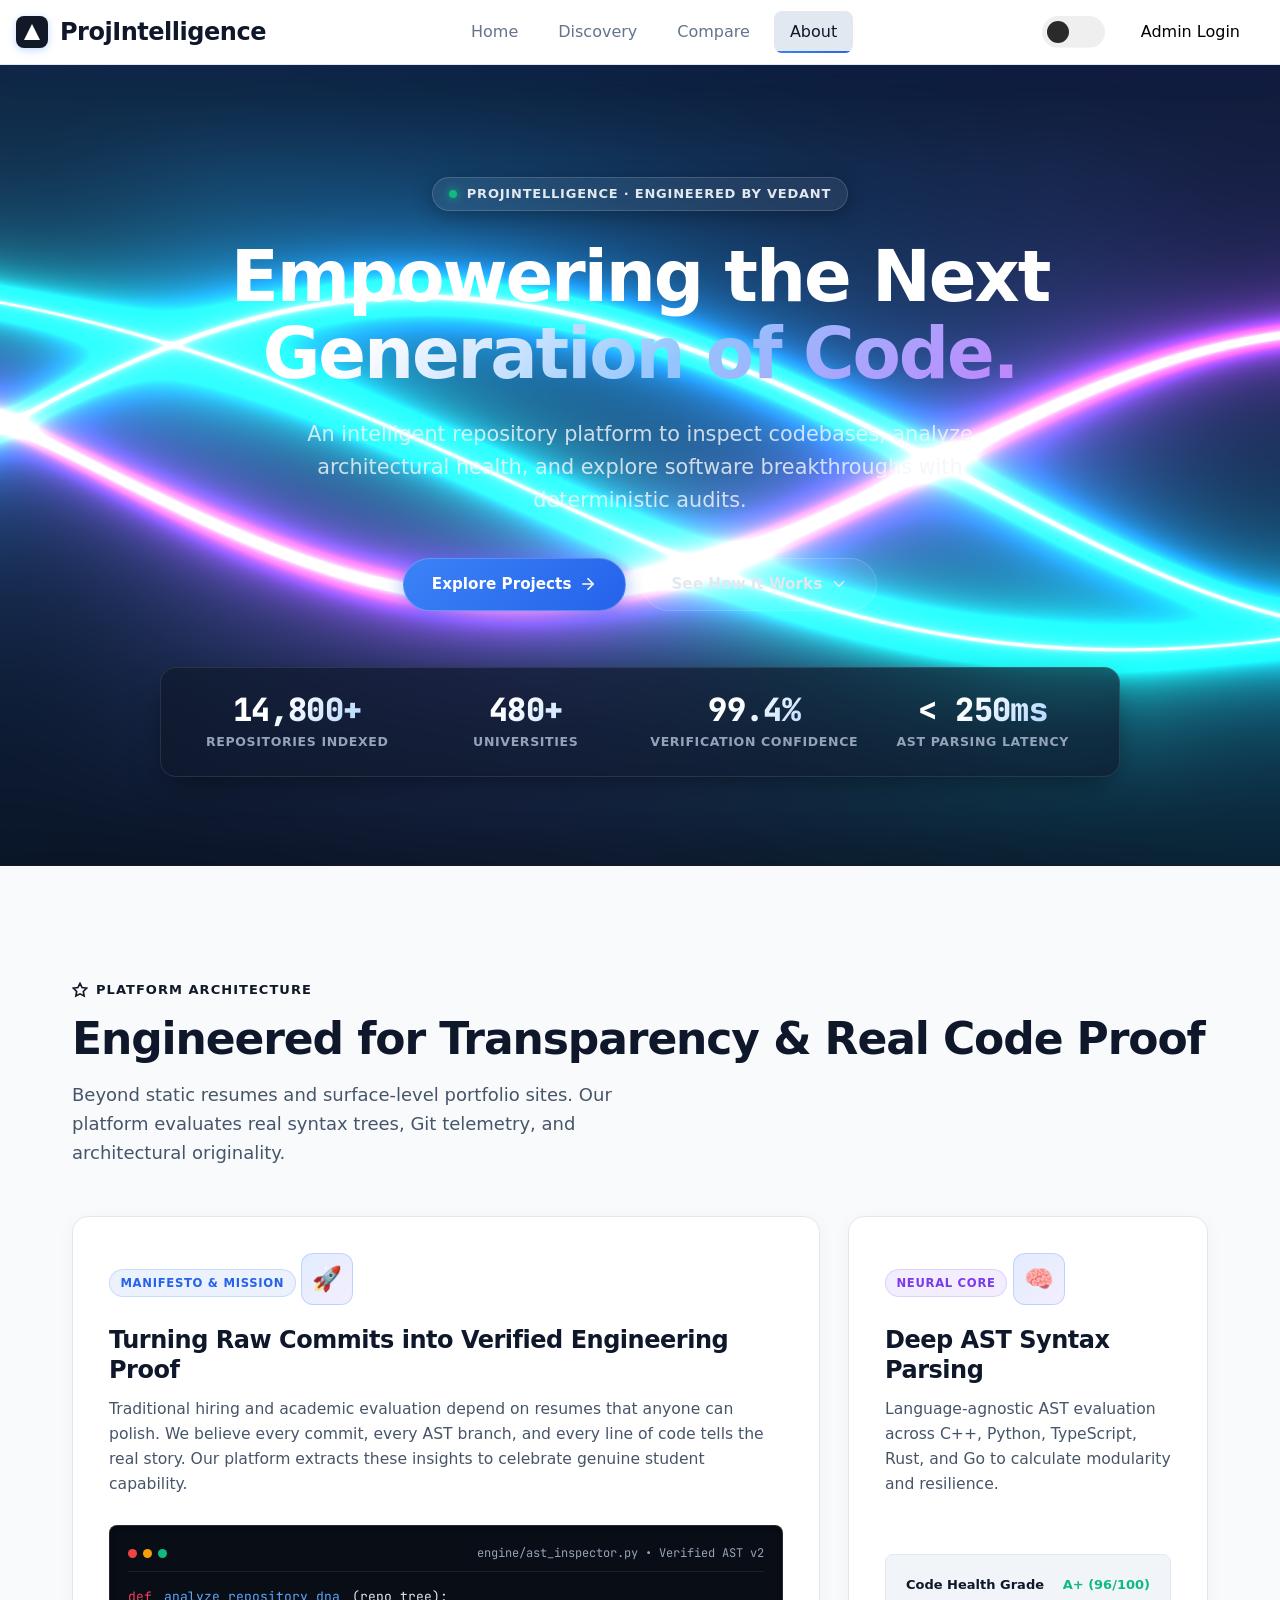
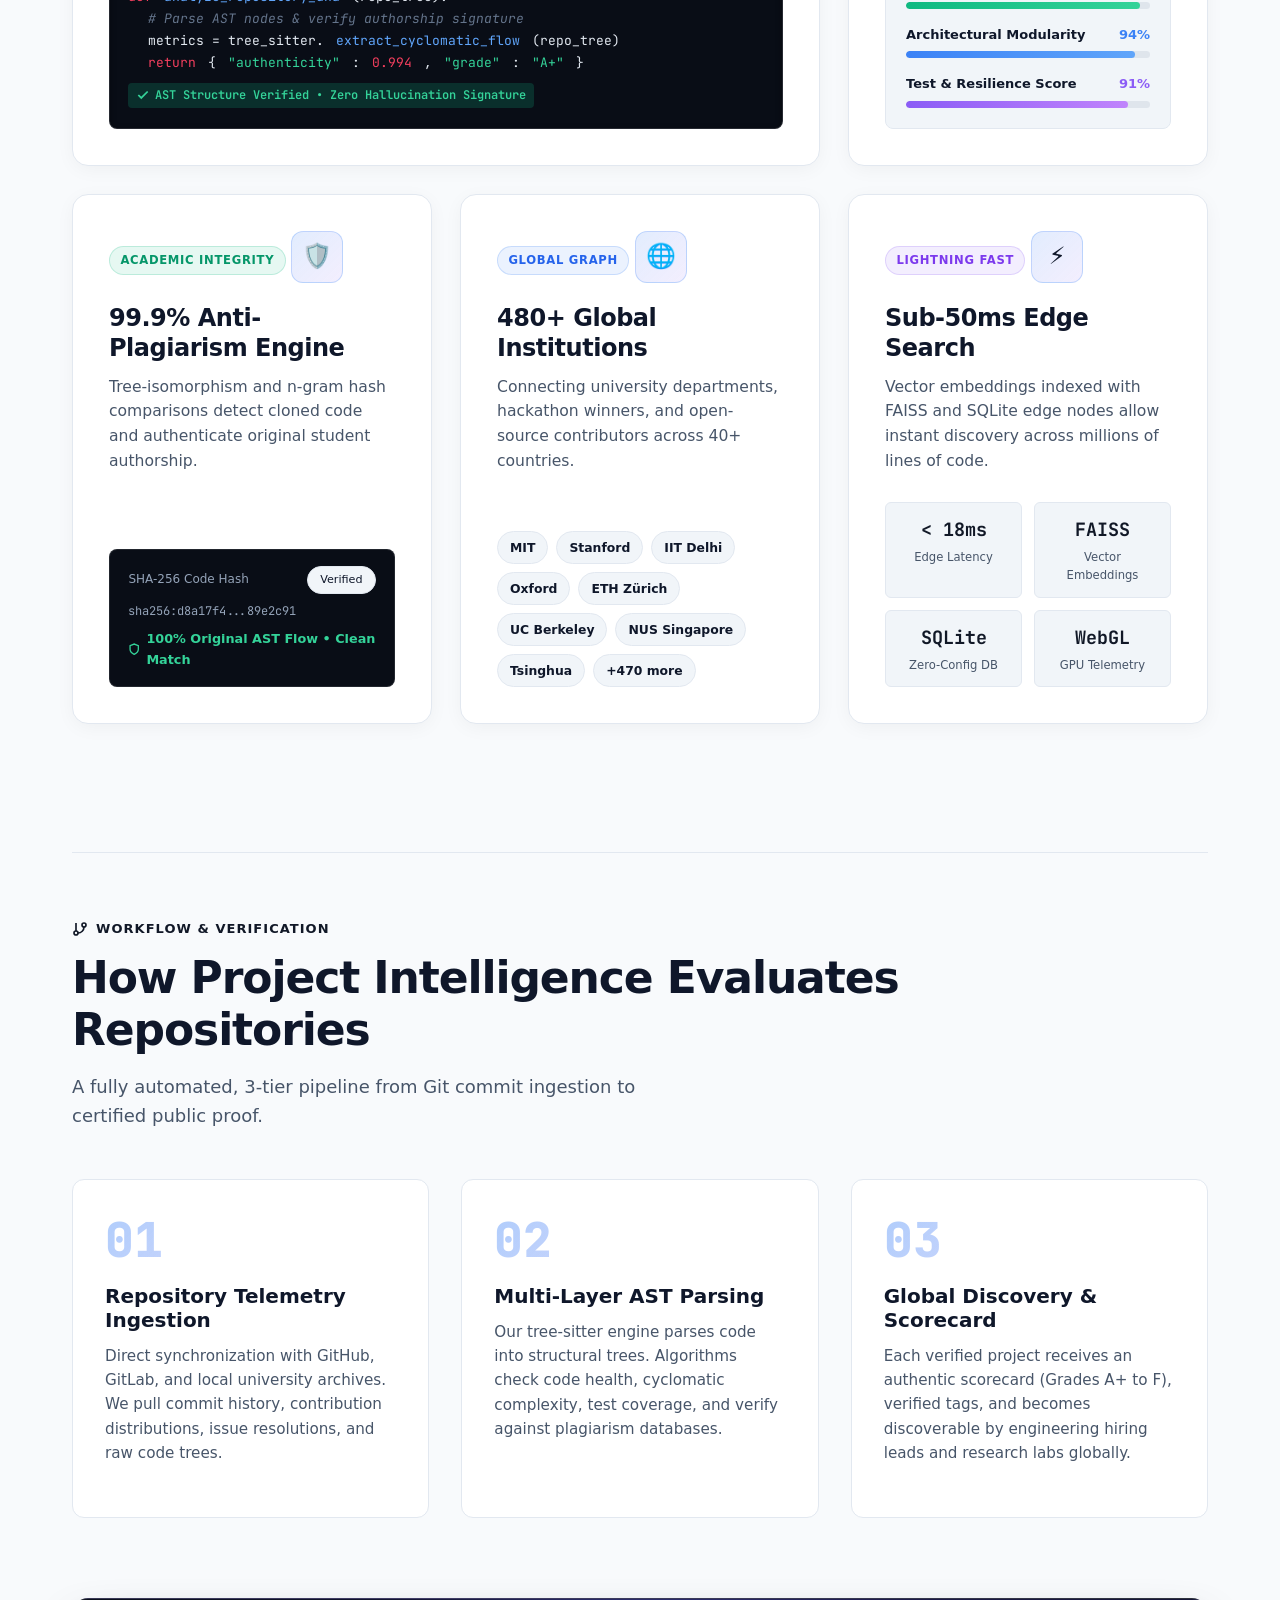
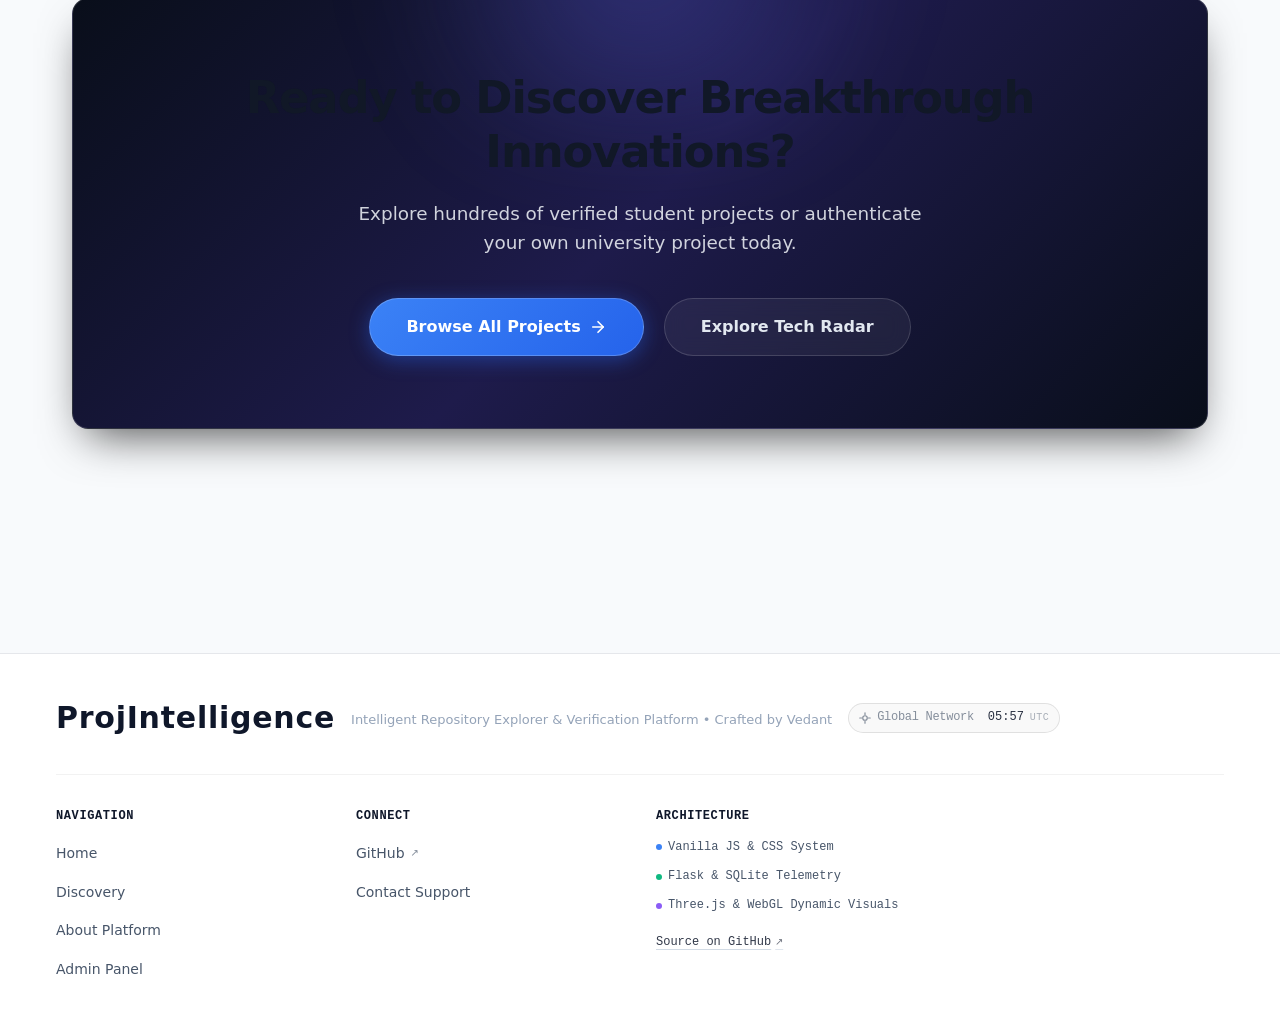
==== commit 744ec937: "Configure production deployment for Render" ====
--- a/frontend/about.html
+++ b/frontend/about.html
@@ -3,9 +3,19 @@
 <head>
   <meta charset="UTF-8">
   <meta name="viewport" content="width=device-width, initial-scale=1.0">
-  <title>About - Student Project Intelligence Platform</title>
-  <meta name="description" content="Discover how Project Intelligence analyzes, verifies, and showcases student engineering breakthroughs worldwide.">
-  <link rel="icon" type="image/svg+xml" href="data:image/svg+xml,<svg xmlns='http://www.w3.org/2000/svg' viewBox='0 0 100 100'><text y='.9em' font-size='90'>🎓</text></svg>">
+  <title>About - ProjIntelligence Platform</title>
+  <meta name="description" content="Discover how ProjIntelligence analyzes, verifies, and showcases software engineering breakthroughs.">
+  <link rel="icon" type="image/svg+xml" href="data:image/svg+xml,<svg xmlns='http://www.w3.org/2000/svg' viewBox='0 0 100 100'><text y='.9em' font-size='90'>⚡</text></svg>">
+  <script>
+    (function() {
+      try {
+        var t = localStorage.getItem('theme');
+        if (t) { try { t = JSON.parse(t); } catch(e) {} }
+        if (!t && window.matchMedia && window.matchMedia('(prefers-color-scheme: dark)').matches) t = 'dark';
+        document.documentElement.setAttribute('data-theme', t === 'dark' ? 'dark' : 'light');
+      } catch (e) {}
+    })();
+  </script>
   <link rel="preconnect" href="https://fonts.googleapis.com">
   <link rel="preconnect" href="https://fonts.gstatic.com" crossorigin>
   <link href="https://fonts.googleapis.com/css2?family=Inter:wght@300;400;500;600;700;800;900&family=JetBrains+Mono:wght@400;500;600&display=swap" rel="stylesheet">
@@ -782,11 +792,12 @@
           <rect width="32" height="32" rx="8" fill="var(--primary-500)"/>
           <path d="M16 8L8 24H24L16 8Z" fill="white"/>
         </svg>
-        <h1 class="header__title">Project Intelligence</h1>
+        <h1 class="header__title">ProjIntelligence</h1>
       </div>
       <nav class="header__nav">
         <a href="index.html" class="nav-link">Home</a>
         <a href="projects.html" class="nav-link">Discovery</a>
+        <a href="compare.html" class="nav-link">Compare</a>
         <a href="about.html" class="nav-link nav-link--active">About</a>
       </nav>
       <div class="header__actions">
@@ -804,7 +815,7 @@
     <div class="about-hero__container">
       <div class="about-hero__pill">
         <span class="about-hero__pill-dot"></span>
-        <span>Student Project Intelligence Platform · v2.4</span>
+        <span>ProjIntelligence · Engineered by Vedant</span>
       </div>
 
       <h1 class="about-hero__title">
@@ -813,7 +824,7 @@
       </h1>
 
       <p class="about-hero__subtitle">
-        We are building the definitive intelligence platform to analyze, verify, and celebrate student-led software engineering and breakthroughs from universities worldwide.
+        An intelligent repository platform to inspect codebases, analyze architectural health, and explore software breakthroughs with deterministic audits.
       </p>
 
       <div class="about-hero__actions">
@@ -1096,6 +1107,7 @@
           <a href="index.html" class="footer-brand" aria-label="Home">
             <span class="footer-brand-text">ProjIntelligence</span>
           </a>
+          <p style="font-size: 0.8125rem; color: var(--text-tertiary); margin: 0.35rem 0 0 0;">Intelligent Repository Explorer & Verification Platform • Crafted by Vedant</p>
           <div class="footer-status">
             <div class="status-badge">
               <svg class="status-icon" viewBox="0 0 16 16" fill="none" stroke="currentColor" stroke-width="1.6" stroke-linecap="round" stroke-linejoin="round" aria-hidden="true">
@@ -1357,30 +1369,11 @@
       initFooterTime();
     }
 
-    // =========================================================================
-    // THEME CONTROLLER
-    // =========================================================================
-    const themeToggle = document.getElementById('themeToggle');
-    if (themeToggle) {
-      const savedTheme = localStorage.getItem('theme');
-      const isDark = savedTheme === 'dark';
-      if (isDark) {
-        document.documentElement.setAttribute('data-theme', 'dark');
-        themeToggle.checked = true;
-      } else {
-        document.documentElement.setAttribute('data-theme', 'light');
-        themeToggle.checked = false;
-      }
-
-      themeToggle.addEventListener('change', (e) => {
-        if (e.target.checked) {
-          document.documentElement.setAttribute('data-theme', 'dark');
-          localStorage.setItem('theme', 'dark');
-        } else {
-          document.documentElement.setAttribute('data-theme', 'light');
-          localStorage.setItem('theme', 'light');
-        }
-      });
+  </script>
+  <script src="js/theme.js"></script>
+  <script>
+    if (window.ProjTheme) {
+      window.ProjTheme.init();
     }
   </script>
 </body>
--- a/frontend/css/dashboard.css
+++ b/frontend/css/dashboard.css
@@ -280,6 +280,7 @@
   margin-top: var(--space-4);
   padding-top: var(--space-4);
   border-top: 1px solid var(--gray-200);
+  flex-wrap: wrap;
 }
 
 .project-card__stat {
@@ -288,6 +289,21 @@
   gap: var(--space-2);
   font-size: var(--text-sm);
   color: var(--gray-600);
+}
+
+.project-card__status {
+  display: flex;
+  align-items: center;
+}
+
+.project-card__action {
+  margin-left: auto;
+}
+
+.btn--disabled {
+  opacity: 0.5;
+  pointer-events: none;
+  cursor: not-allowed;
 }
 
 .project-card__tags {
@@ -399,6 +415,15 @@
 }
 
 /* ===== RESPONSIVE DESIGN ===== */
+
+/* Large tablets and below */
+@media (max-width: 1024px) {
+  .projects-grid {
+    grid-template-columns: repeat(auto-fill, minmax(280px, 1fr));
+  }
+}
+
+/* Tablets */
 @media (max-width: 768px) {
   .header__title {
     font-size: var(--text-lg);
@@ -423,6 +448,135 @@
   .footer__content {
     flex-direction: column;
     text-align: center;
+  }
+  
+  /* Responsive project card footer - wrap to two rows */
+  .project-card__meta {
+    gap: var(--space-3);
+  }
+  
+  .project-card__stat {
+    font-size: var(--text-xs);
+  }
+  
+  /* Keep status and button on same line */
+  .project-card__status {
+    margin-left: auto;
+  }
+  
+  /* When it wraps, button takes full width of new row */
+  .project-card__action {
+    flex: 1 1 100%;
+    margin-left: 0;
+    min-width: 140px;
+  }
+}
+
+/* Mobile phones */
+@media (max-width: 480px) {
+  .header__container {
+    padding: 0 var(--space-3);
+  }
+  
+  .header__brand {
+    gap: var(--space-2);
+  }
+  
+  .header__title {
+    font-size: var(--text-base);
+  }
+  
+  .btn--secondary {
+    font-size: var(--text-xs);
+    padding: 0 var(--space-3);
+  }
+  
+  .projects-grid {
+    gap: var(--space-4);
+  }
+  
+  .project-card {
+    padding: var(--space-4);
+  }
+  
+  .project-card__title {
+    font-size: var(--text-base);
+  }
+  
+  .project-card__description {
+    font-size: var(--text-xs);
+  }
+  
+  .project-card__meta {
+    gap: var(--space-2);
+  }
+  
+  .project-card__stat {
+    font-size: 0.6875rem;
+    gap: var(--space-1);
+  }
+  
+  .project-card__stat svg {
+    width: 14px;
+    height: 14px;
+  }
+  
+  .badge {
+    font-size: 0.625rem;
+    padding: var(--space-1) var(--space-2);
+  }
+  
+  /* Full width button on mobile */
+  .project-card__action {
+    width: 100%;
+    flex: 1 1 100%;
+    text-align: center;
+  }
+  
+  .btn--primary {
+    font-size: var(--text-xs);
+    height: 36px;
+    padding: 0 var(--space-3);
+  }
+  
+  .pagination {
+    gap: var(--space-1);
+  }
+  
+  .pagination__page {
+    width: 36px;
+    height: 36px;
+    font-size: var(--text-xs);
+  }
+  
+  .pagination__btn {
+    font-size: var(--text-xs);
+    padding: var(--space-2) var(--space-3);
+  }
+}
+
+/* Small mobile phones */
+@media (max-width: 360px) {
+  /* Stack everything vertically */
+  .project-card__meta {
+    flex-direction: column;
+    align-items: stretch;
+    gap: var(--space-3);
+  }
+  
+  .project-card__stat,
+  .project-card__status {
+    width: 100%;
+    justify-content: flex-start;
+  }
+  
+  .project-card__status {
+    margin-left: 0;
+  }
+  
+  .project-card__action {
+    width: 100%;
+    margin-left: 0;
   }
 }
 /* ===== GLASS MORPHISM EFFECTS ===== */
@@ -683,7 +837,79 @@
   border-color: var(--gray-700);
 }
 
+[data-theme="dark"] .project-card__meta {
+  border-top-color: var(--gray-700);
+}
+
 [data-theme="dark"] .stat-card {
   background: var(--gray-800);
   border-color: var(--gray-700);
+}
+
+/* ==========================================================================
+   Executive Engineering Audit Report - Print & PDF Export Styles
+   ========================================================================== */
+@media print {
+  body {
+    background: #ffffff !important;
+    color: #111827 !important;
+    font-size: 11pt !important;
+  }
+
+  /* Hide interactive, navigational, and canvas elements */
+  nav,
+  .navbar,
+  .repo-actions,
+  .repo-tabs,
+  .repo-header__back,
+  #projectBackBtn,
+  #exportReportBtn,
+  #copyUrlBtn,
+  #downloadBtn,
+  #githubBtn,
+  .footer,
+  footer,
+  #threeCanvas,
+  #three-canvas,
+  .theme-toggle {
+    display: none !important;
+  }
+
+  /* Show only the project header and audit content */
+  .repo-header {
+    border-bottom: 2px solid #3b82f6 !important;
+    margin-bottom: 1.5rem !important;
+    padding-bottom: 1rem !important;
+  }
+
+  .repo-title {
+    font-size: 20pt !important;
+    color: #0f172a !important;
+  }
+
+  .repo-description {
+    font-size: 11pt !important;
+    color: #475569 !important;
+  }
+
+  /* Ensure audit tab is fully visible and nicely arranged */
+  #tab-audit {
+    display: block !important;
+  }
+
+  /* Avoid page breaks inside audit cards */
+  .tab-pane > div,
+  .audit-card,
+  div[style*="border-radius"] {
+    break-inside: avoid !important;
+    page-break-inside: avoid !important;
+    box-shadow: none !important;
+    border: 1px solid #cbd5e1 !important;
+    background: #ffffff !important;
+  }
+
+  @page {
+    margin: 1.5cm;
+    size: A4 portrait;
+  }
 }
--- a/frontend/css/theme.css
+++ b/frontend/css/theme.css
@@ -4,6 +4,7 @@
    ============================================================================= */
 
 /* Light Theme (Default) */
+:root,
 :root[data-theme="light"] {
   /* Primary Colors */
   --bg-primary: #FFFFFF;
@@ -65,11 +66,27 @@
   --theme-icon: '☀️';
 }
 
-/* Smooth theme transitions */
-* {
-  transition: background-color 0.3s ease, 
-              border-color 0.3s ease, 
-              color 0.3s ease;
+/* Smooth theme transitions (Targeted for high performance) */
+body,
+header,
+.header,
+.card,
+.stat-card,
+.project-card,
+.selector-card,
+.compare-table,
+.github-readme-card,
+.quick-terminal-card,
+.audit-overview-card,
+.nav-link,
+.btn,
+input,
+select,
+textarea {
+  transition: background-color 0.25s ease, 
+              border-color 0.25s ease, 
+              color 0.25s ease,
+              box-shadow 0.25s ease;
 }
 
 /* Apply theme colors to body */
@@ -411,4 +428,69 @@
 
 .theme-checkbox:checked {
   background-position: 100%;
+}
+
+/* =============================================================================
+   HOW TO RUN, FEATURES & COMPARE DARK THEME ENHANCEMENTS
+   ============================================================================= */
+
+:root[data-theme="dark"] .quick-terminal-card {
+  background: #0d1117;
+  border-color: #30363d;
+}
+
+:root[data-theme="dark"] .terminal-snippet {
+  background: #0d1117;
+  color: #58a6ff;
+  border-color: #30363d;
+}
+
+:root[data-theme="dark"] .step-card,
+:root[data-theme="dark"] .feature-card,
+:root[data-theme="dark"] .project-side-card,
+:root[data-theme="dark"] .selector-card {
+  background: var(--card-bg);
+  border-color: var(--border-light);
+}
+
+:root[data-theme="dark"] .dep-badge {
+  background: #1e293b;
+  border-color: #334155;
+  color: #f1f5f9;
+}
+
+:root[data-theme="dark"] .spec-item {
+  background: #0f172a;
+  border-color: #334155;
+}
+
+:root[data-theme="dark"] .github-readme-card {
+  background: #0f172a;
+  border-color: #334155;
+}
+
+:root[data-theme="dark"] .github-readme-header {
+  background: #1e293b;
+  border-bottom-color: #334155;
+  color: #f1f5f9;
+}
+
+:root[data-theme="dark"] .github-file-desc-cell {
+  color: #94a3b8;
+}
+
+:root[data-theme="dark"] .compare-table {
+  background: var(--card-bg);
+  border-color: var(--border-light);
+}
+
+:root[data-theme="dark"] .compare-table th {
+  background: #161b22;
+  border-color: var(--border-light);
+  color: #cbd5e1;
+}
+
+:root[data-theme="dark"] .compare-table td {
+  border-color: var(--border-light);
+  color: #f1f5f9;
 }
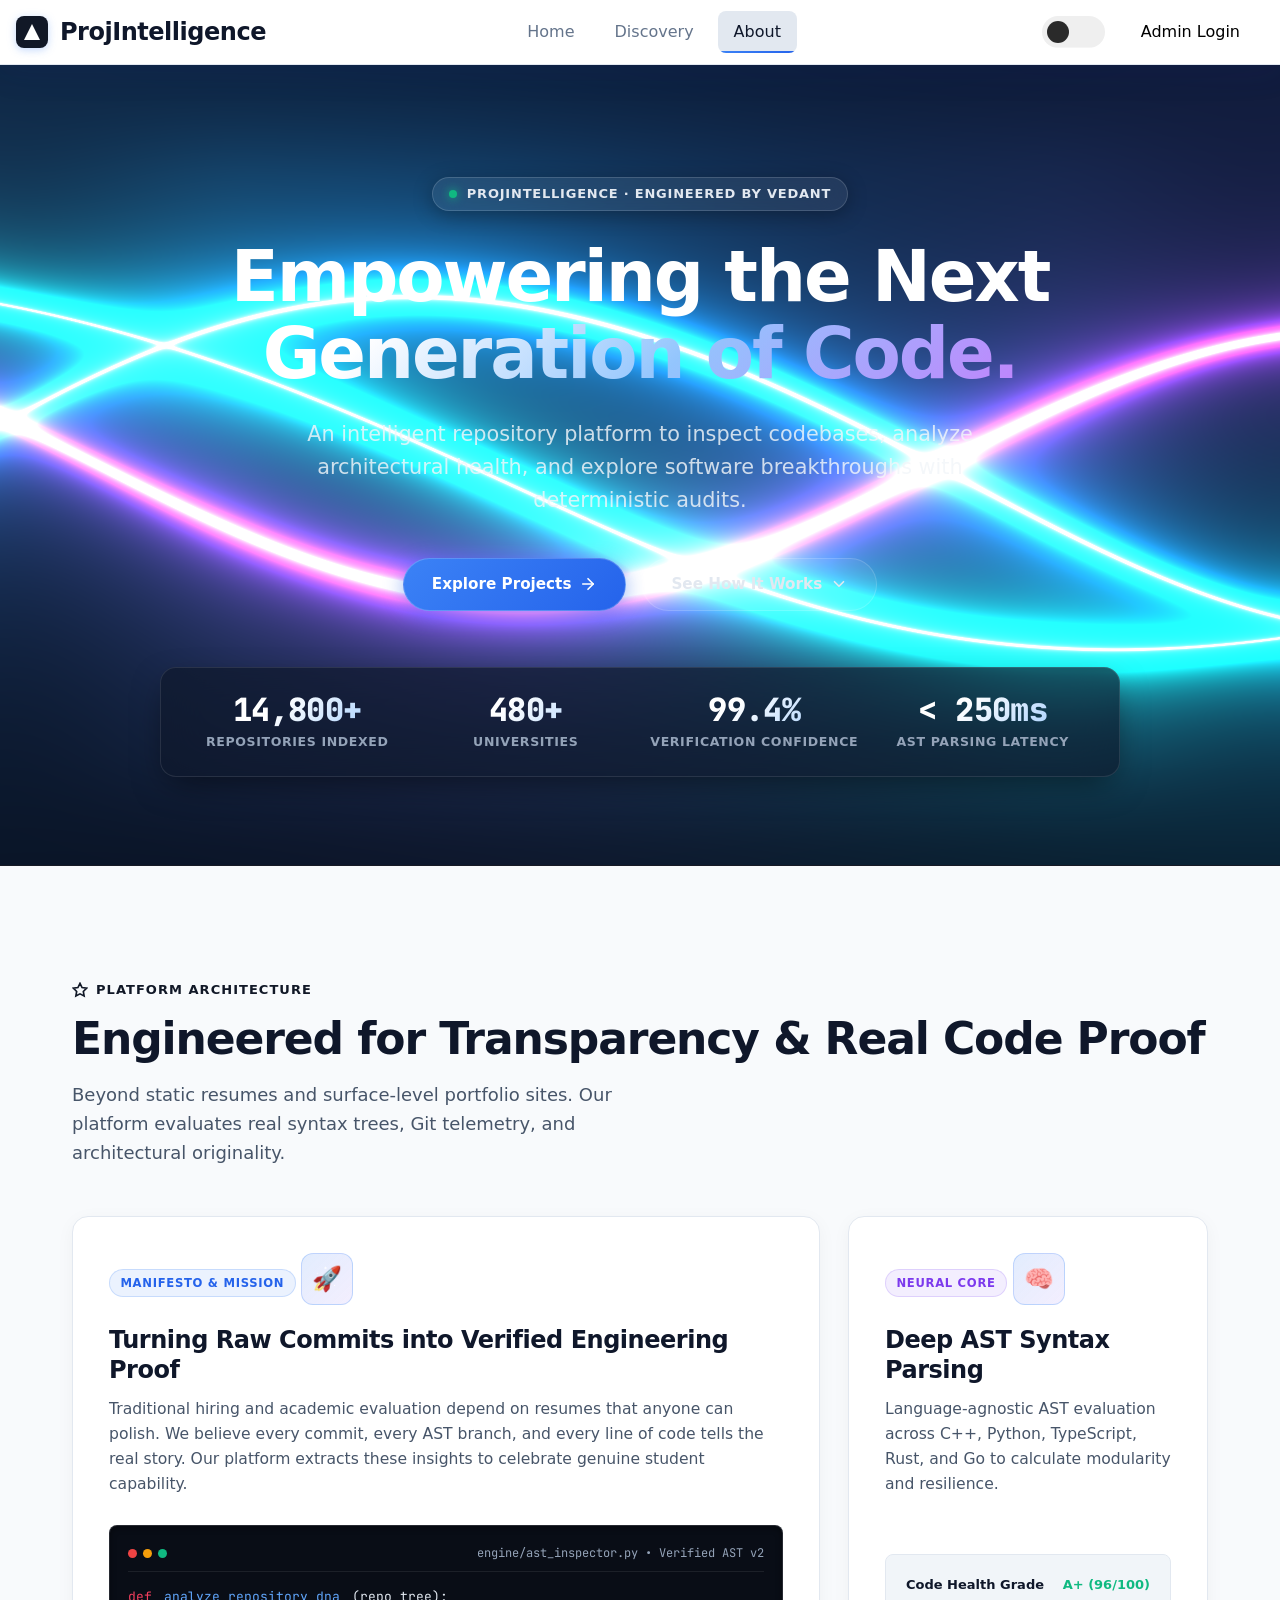
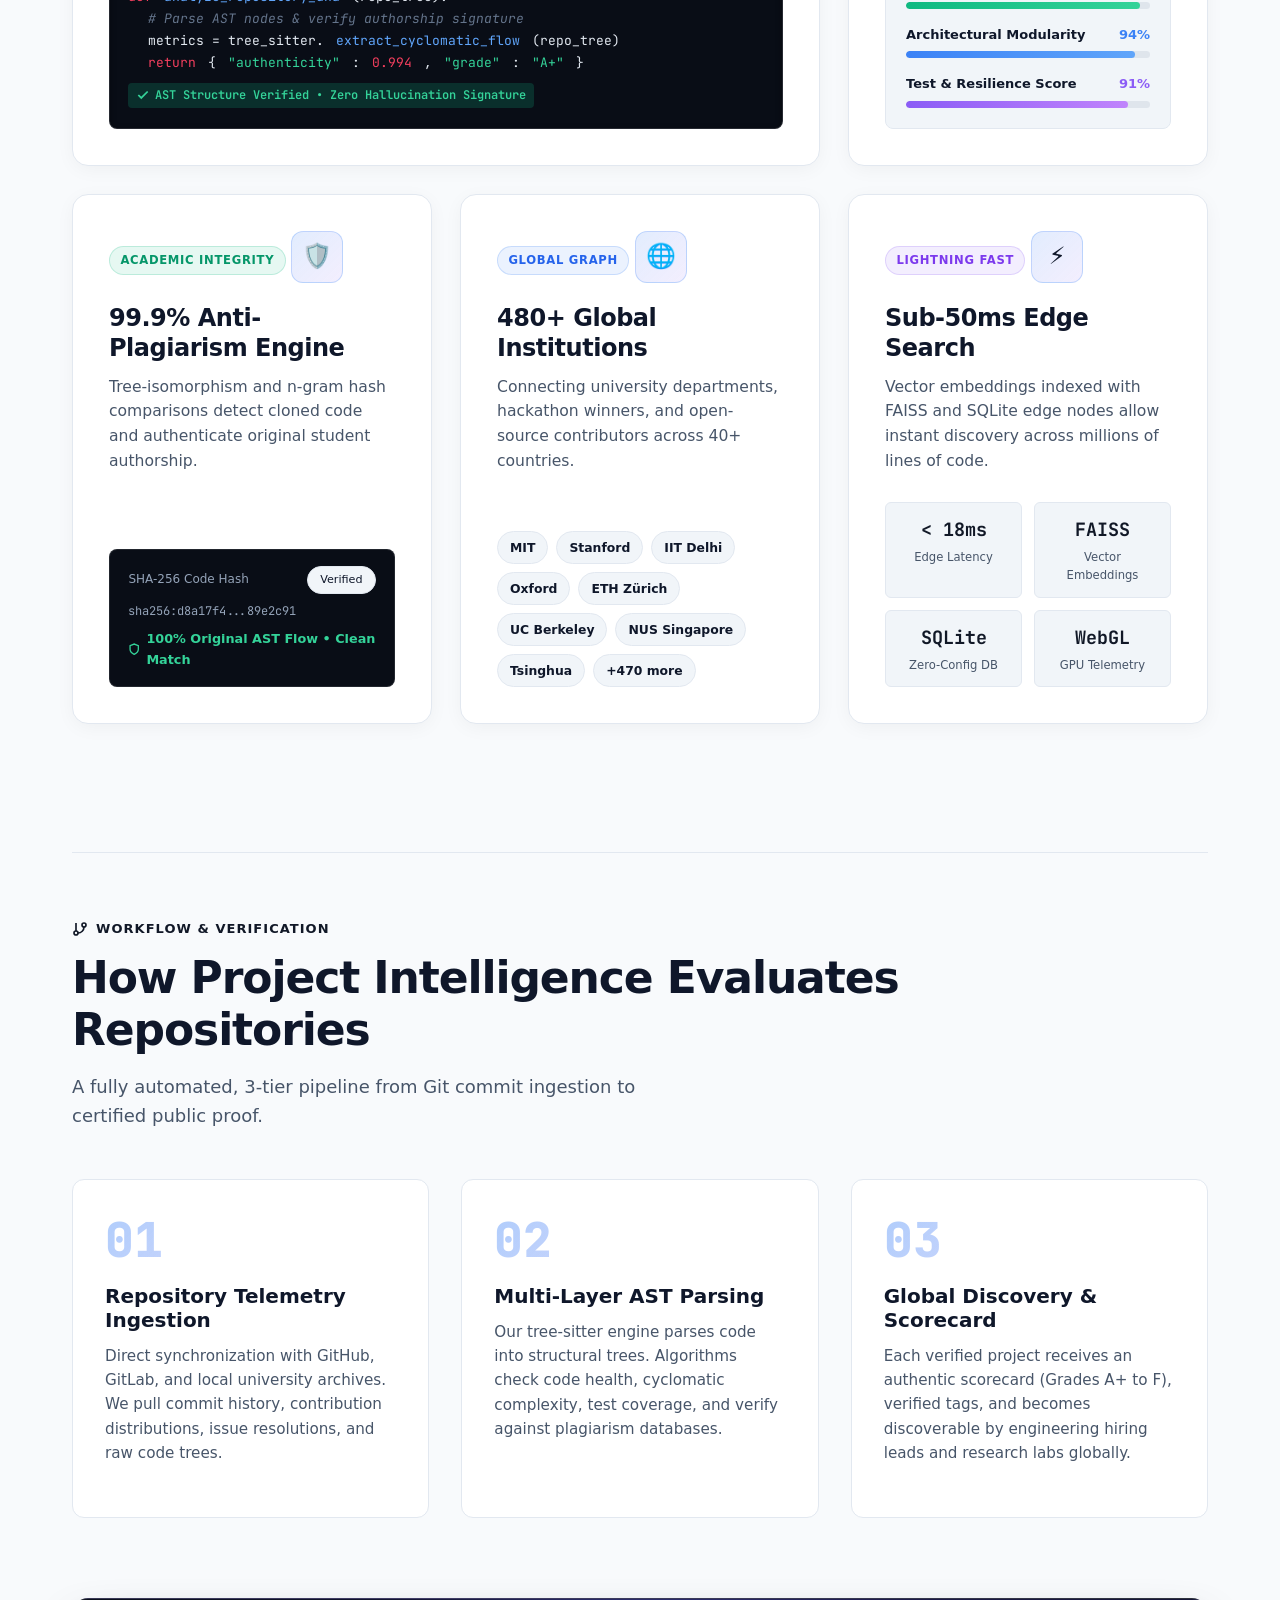
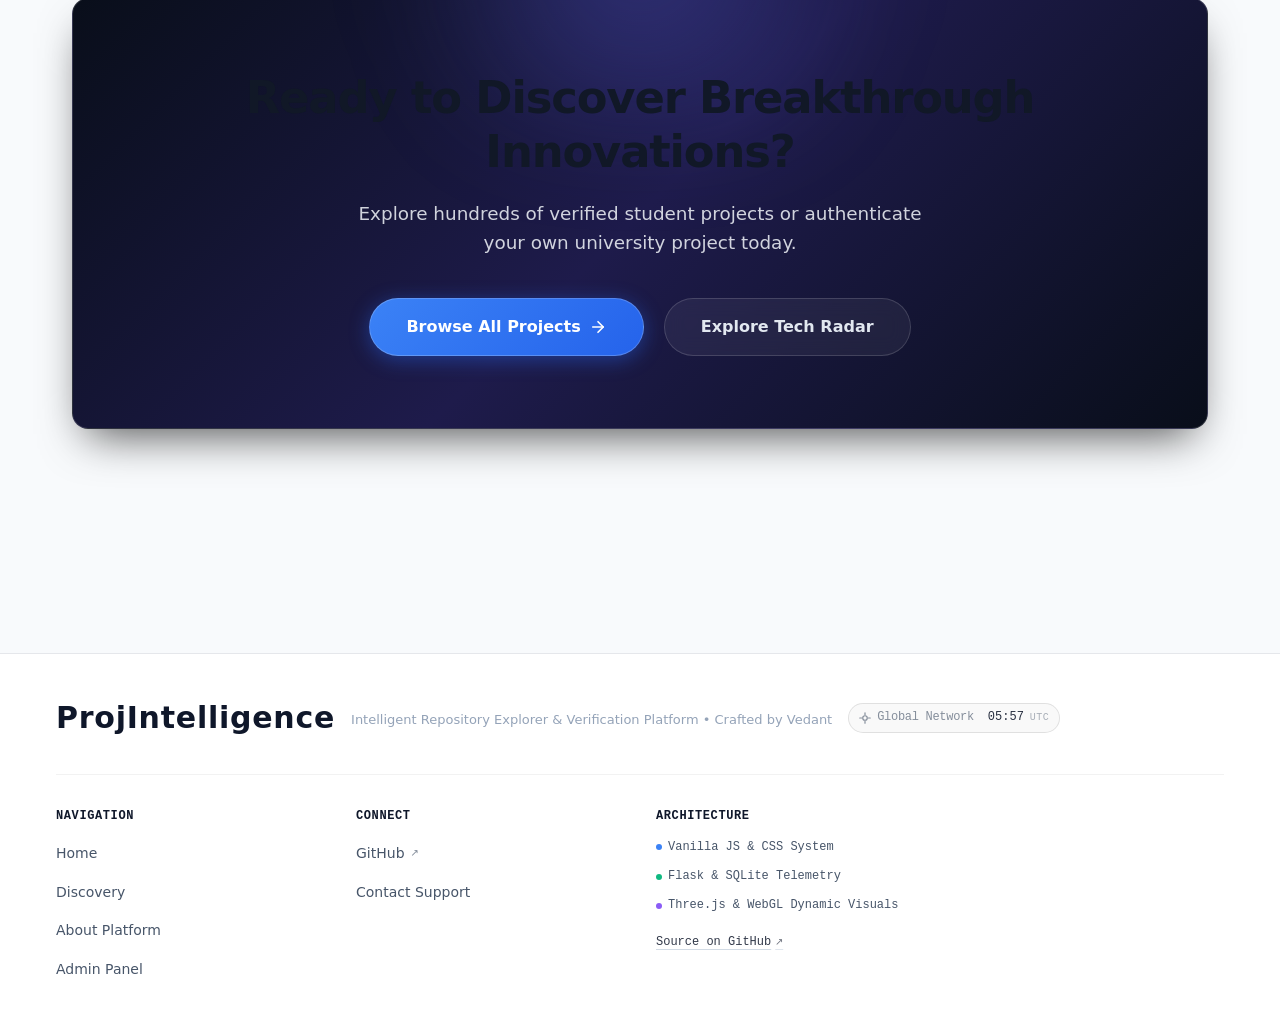
==== commit 5ed26ec0: "Remove Compare section and links across the platform" ====
--- a/frontend/about.html
+++ b/frontend/about.html
@@ -797,7 +797,6 @@
       <nav class="header__nav">
         <a href="index.html" class="nav-link">Home</a>
         <a href="projects.html" class="nav-link">Discovery</a>
-        <a href="compare.html" class="nav-link">Compare</a>
         <a href="about.html" class="nav-link nav-link--active">About</a>
       </nav>
       <div class="header__actions">
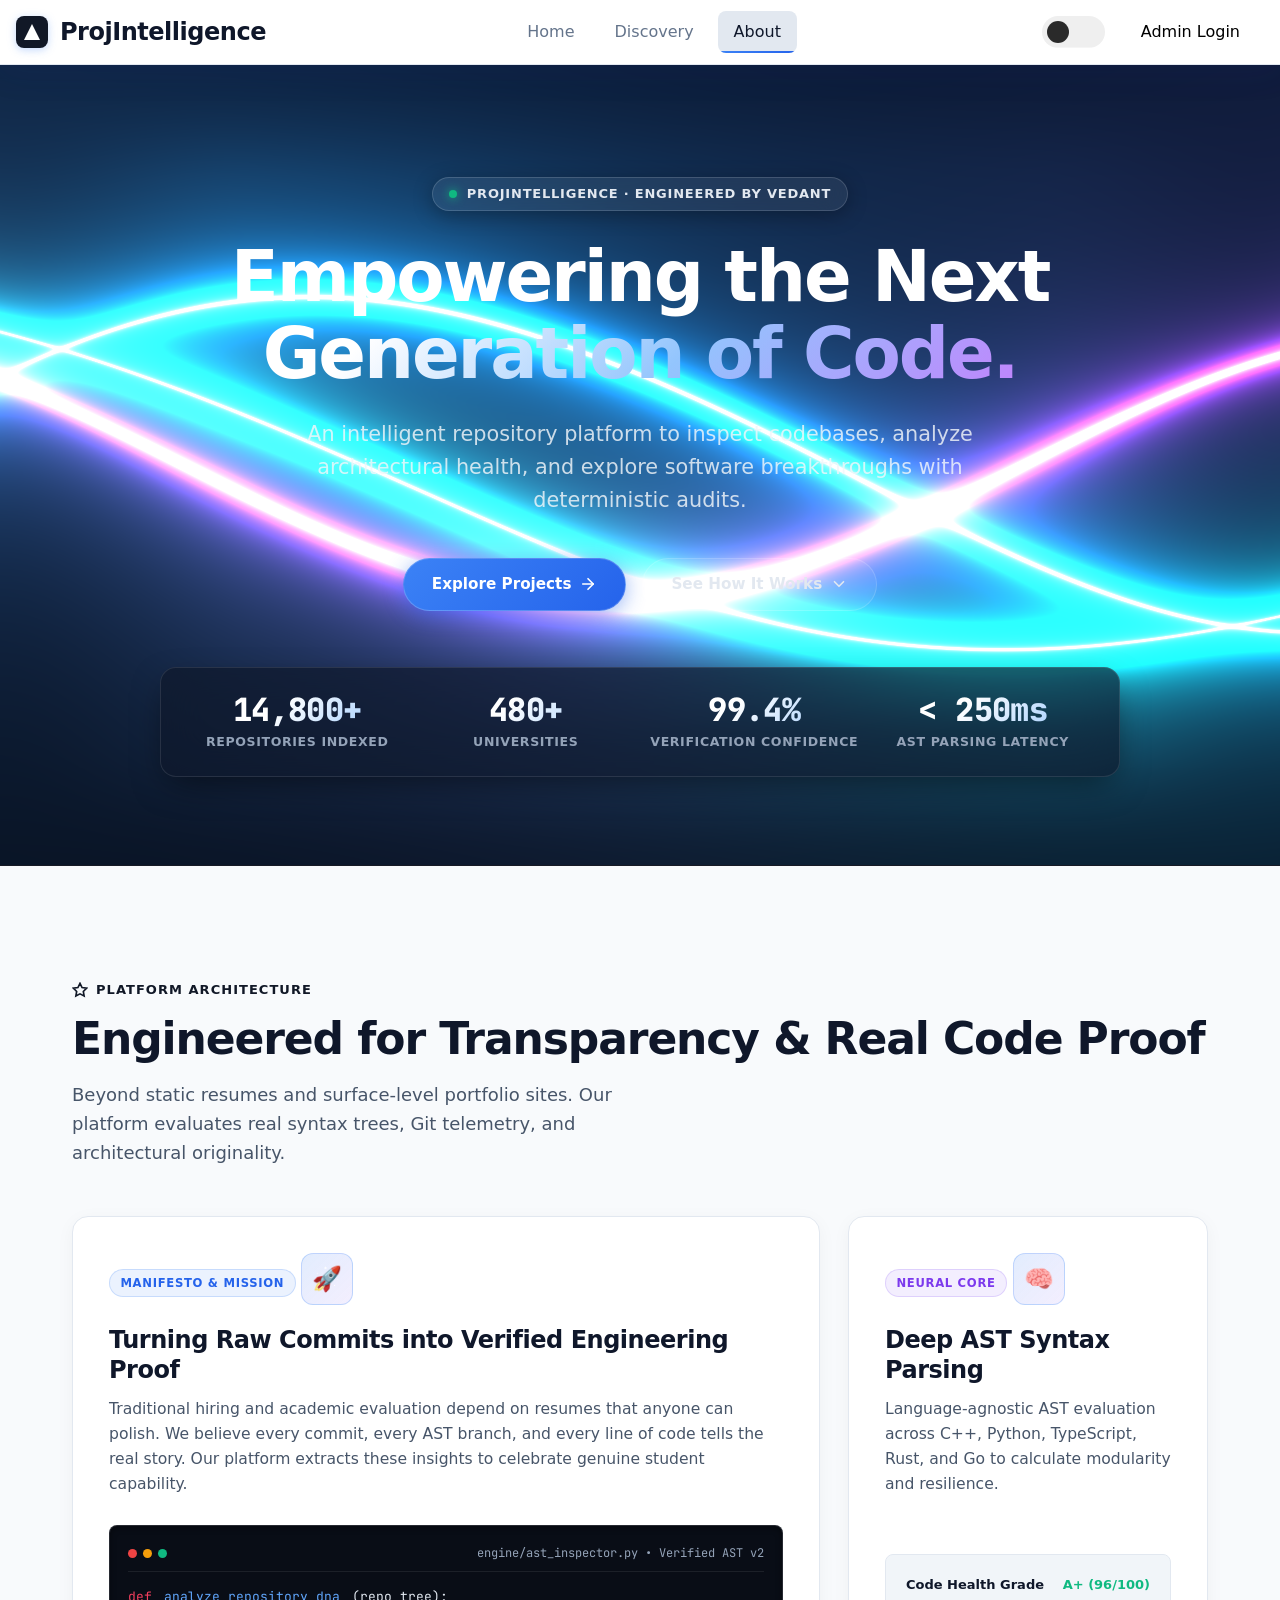
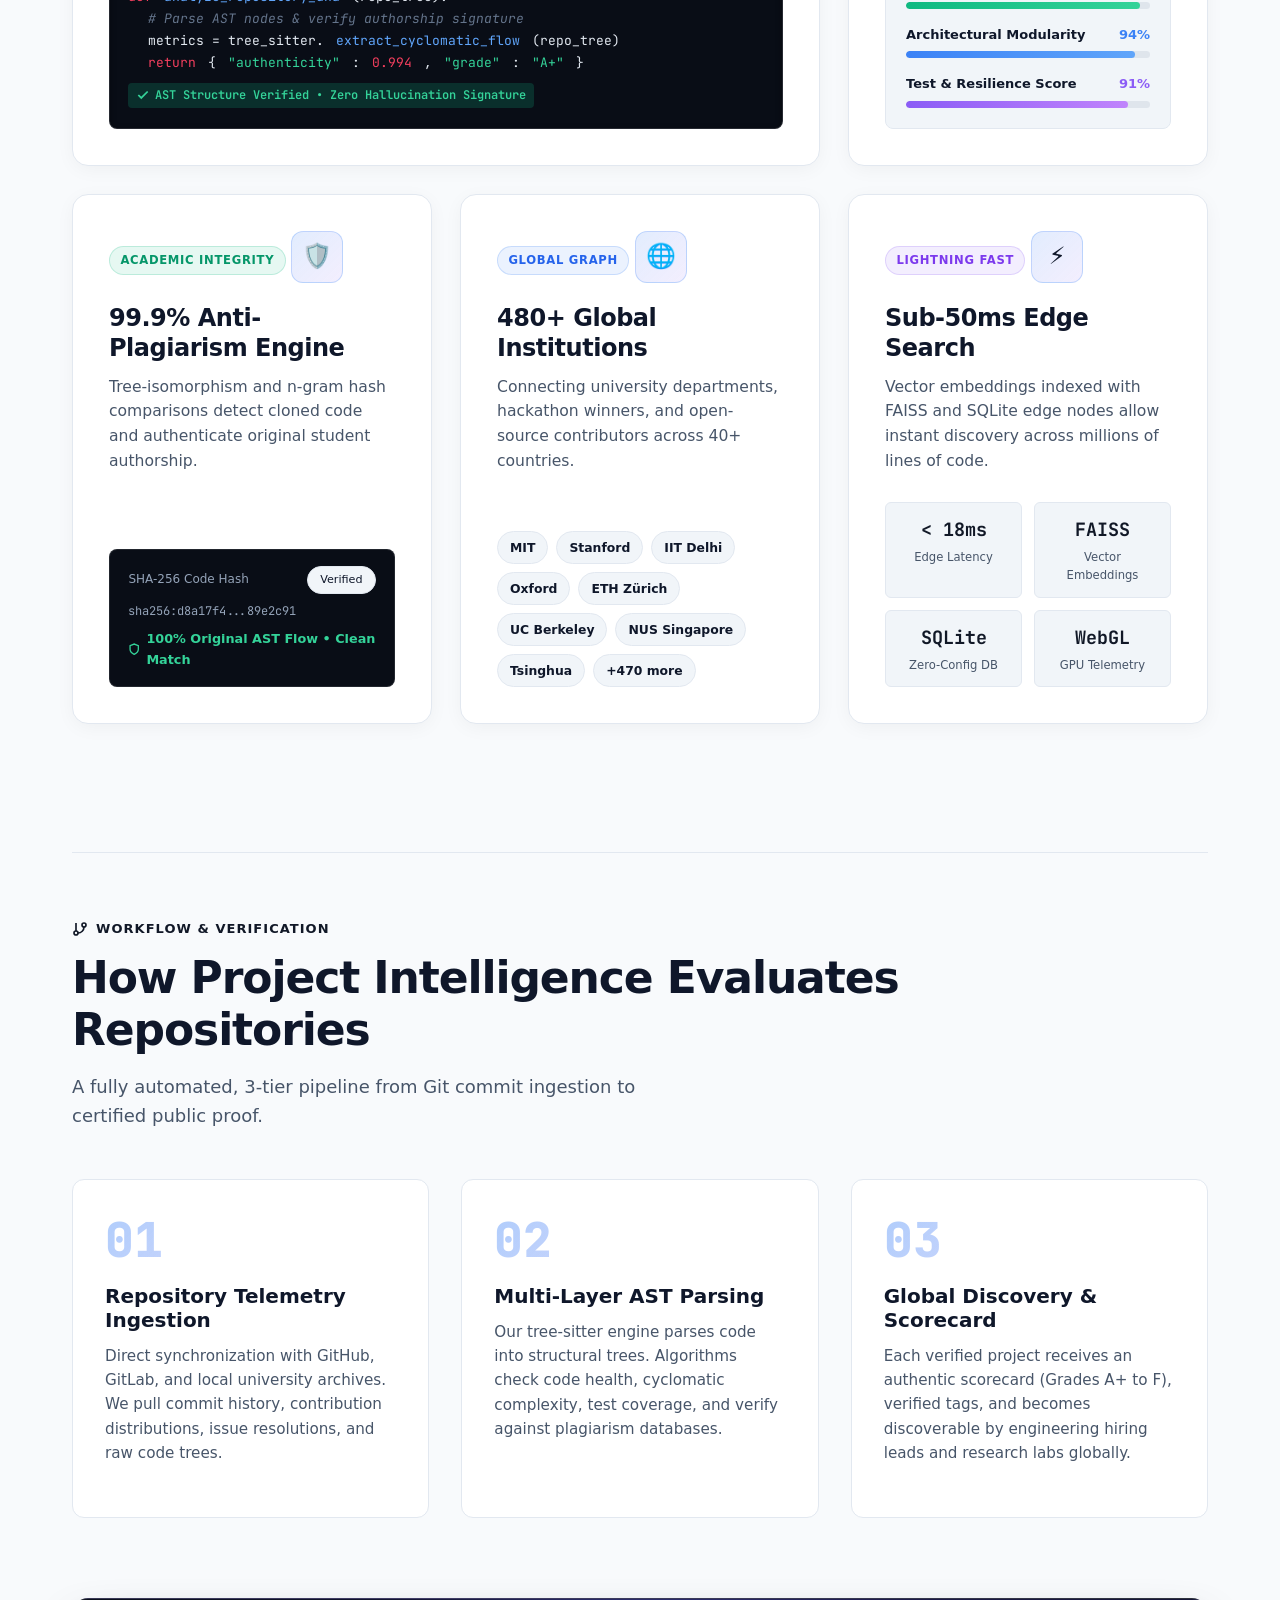
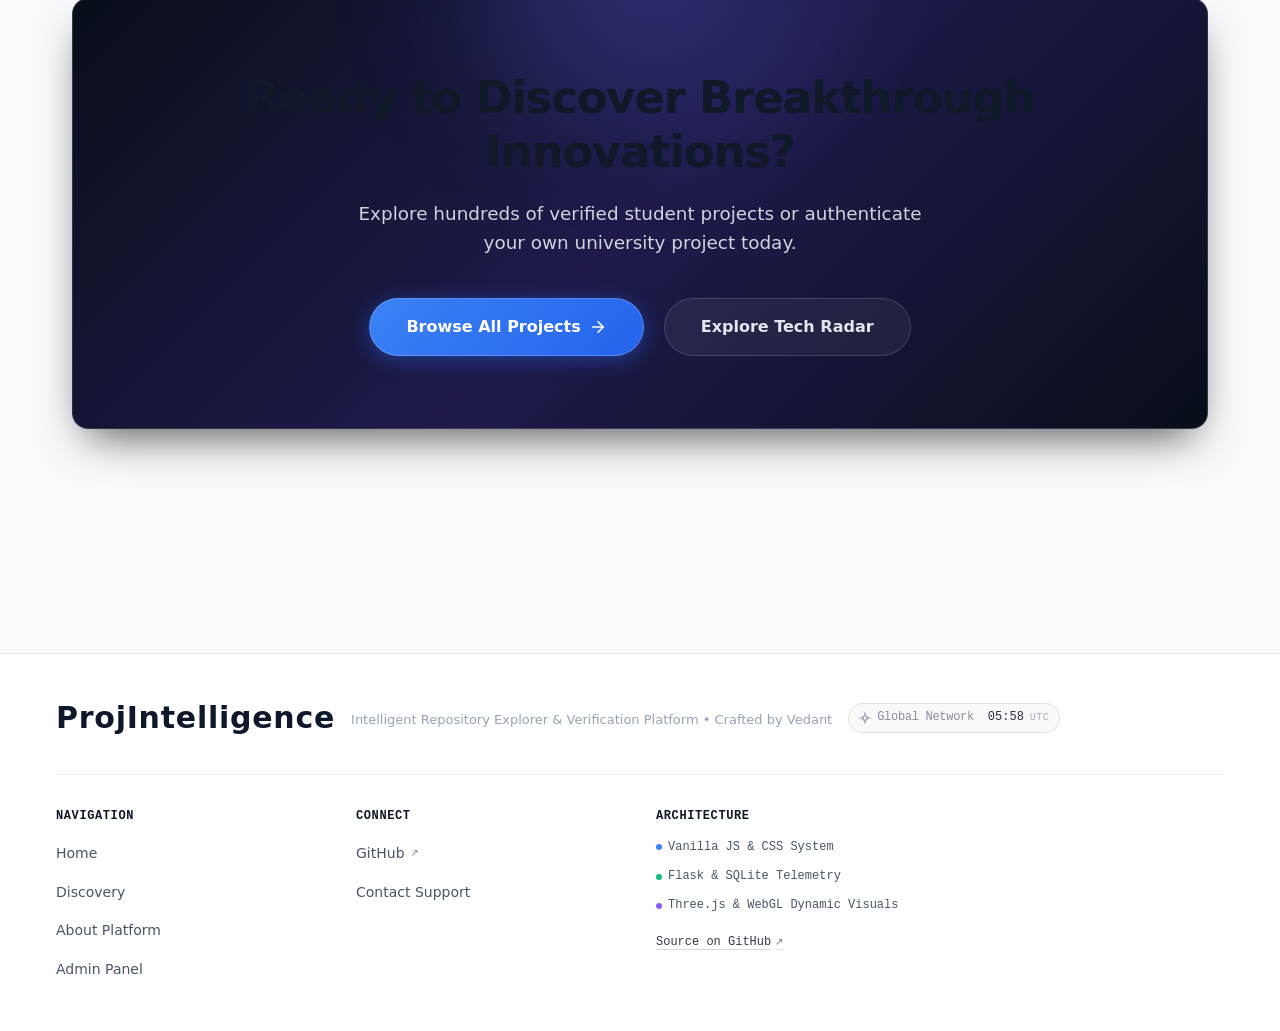
==== commit 390bdc88: "Fix dark theme card and filter backgrounds, resolve security warnings, add brand cyber-prism custom " ====
--- a/frontend/about.html
+++ b/frontend/about.html
@@ -1370,6 +1370,7 @@
 
   </script>
   <script src="js/theme.js"></script>
+  <script src="js/cursor.js" defer></script>
   <script>
     if (window.ProjTheme) {
       window.ProjTheme.init();
--- a/frontend/css/dashboard.css
+++ b/frontend/css/dashboard.css
@@ -827,23 +827,49 @@
 }
 
 [data-theme="dark"] .search-input {
-  background: var(--gray-800);
-  color: var(--gray-100);
-  border-color: var(--gray-700);
+  background: #0F172A;
+  color: #F8FAFC;
+  border-color: #334155;
 }
 
 [data-theme="dark"] .project-card {
-  background: var(--gray-800);
-  border-color: var(--gray-700);
+  background: #1E293B !important;
+  border-color: #334155 !important;
+  box-shadow: 0 4px 16px rgba(0, 0, 0, 0.4) !important;
+}
+
+[data-theme="dark"] .project-card:hover {
+  background: #24344D !important;
+  border-color: #38BDF8 !important;
+}
+
+[data-theme="dark"] .project-card__title {
+  color: #F8FAFC !important;
+}
+
+[data-theme="dark"] .project-card__description {
+  color: #94A3B8 !important;
 }
 
 [data-theme="dark"] .project-card__meta {
-  border-top-color: var(--gray-700);
+  border-top-color: #334155 !important;
+}
+
+[data-theme="dark"] .project-card__stat {
+  color: #94A3B8 !important;
 }
 
 [data-theme="dark"] .stat-card {
-  background: var(--gray-800);
-  border-color: var(--gray-700);
+  background: #1E293B !important;
+  border-color: #334155 !important;
+}
+
+[data-theme="dark"] .stat-card__value {
+  color: #F8FAFC !important;
+}
+
+[data-theme="dark"] .stat-card__label {
+  color: #94A3B8 !important;
 }
 
 /* ==========================================================================
--- a/frontend/css/theme.css
+++ b/frontend/css/theme.css
@@ -62,8 +62,51 @@
   --shadow-md: 0 4px 6px -1px rgba(0, 0, 0, 0.4);
   --shadow-lg: 0 10px 15px -3px rgba(0, 0, 0, 0.5);
   
+  /* Gray palette in dark mode - high contrast dark surface tokens */
+  --gray-50: #0F172A;
+  --gray-100: #1E293B;
+  --gray-200: #334155;
+  --gray-300: #475569;
+  --gray-400: #64748B;
+  --gray-500: #94A3B8;
+  --gray-600: #CBD5E1;
+  --gray-700: #334155;
+  --gray-800: #1E293B;
+  --gray-900: #0F172A;
+  
+  --primary-50: #0F172A;
+  --primary-100: #1E293B;
+  --primary-200: #334155;
+  --primary-300: #60A5FA;
+  --primary-400: #38BDF8;
+  --primary-500: #2563EB;
+  --primary-600: #1D4ED8;
+  
   /* Theme Toggle Icon */
   --theme-icon: '☀️';
+}
+
+/* Breadcrumbs High-Contrast Theme Rules */
+.repo-breadcrumbs {
+  color: var(--text-tertiary) !important;
+}
+.repo-breadcrumbs a {
+  color: var(--text-secondary) !important;
+}
+.repo-breadcrumbs a:hover {
+  color: var(--text-primary) !important;
+}
+.github-breadcrumbs {
+  color: var(--text-primary) !important;
+}
+.github-breadcrumbs .crumb-link {
+  color: var(--text-secondary) !important;
+}
+.github-breadcrumbs .crumb-link:hover {
+  color: var(--text-primary) !important;
+}
+.github-breadcrumbs .crumb-divider {
+  color: var(--text-tertiary) !important;
 }
 
 /* Smooth theme transitions (Targeted for high performance) */
@@ -493,4 +536,100 @@
 :root[data-theme="dark"] .compare-table td {
   border-color: var(--border-light);
   color: #f1f5f9;
+}
+
+/* =============================================================================
+   DARK MODE PROJECT CARDS & FILTER PANEL (REAL MODERN SLATE PALETTE)
+   ============================================================================= */
+:root[data-theme="dark"] .project-card,
+[data-theme="dark"] .project-card {
+  background: #1E293B !important;
+  border-color: #334155 !important;
+  box-shadow: 0 4px 16px rgba(0, 0, 0, 0.4) !important;
+}
+
+:root[data-theme="dark"] .project-card:hover,
+[data-theme="dark"] .project-card:hover {
+  background: #24344D !important;
+  border-color: #38BDF8 !important;
+  transform: translateY(-4px);
+  box-shadow: 0 12px 28px -4px rgba(0, 0, 0, 0.5), 0 0 0 1px rgba(56, 189, 248, 0.25) !important;
+}
+
+:root[data-theme="dark"] .project-card__title,
+[data-theme="dark"] .project-card__title {
+  color: #F8FAFC !important;
+}
+
+:root[data-theme="dark"] .project-card__description,
+[data-theme="dark"] .project-card__description {
+  color: #94A3B8 !important;
+}
+
+:root[data-theme="dark"] .project-card__meta,
+[data-theme="dark"] .project-card__meta {
+  border-top-color: #334155 !important;
+}
+
+:root[data-theme="dark"] .project-card__stat,
+[data-theme="dark"] .project-card__stat {
+  color: #94A3B8 !important;
+}
+
+:root[data-theme="dark"] .project-card__status,
+[data-theme="dark"] .project-card__status {
+  color: #CBD5E1 !important;
+}
+
+:root[data-theme="dark"] .filter-panel,
+[data-theme="dark"] .filter-panel {
+  background: #1E293B !important;
+  border-color: #334155 !important;
+  box-shadow: 0 4px 16px rgba(0, 0, 0, 0.35) !important;
+}
+
+:root[data-theme="dark"] .filter-label,
+[data-theme="dark"] .filter-label {
+  color: #F8FAFC !important;
+}
+
+:root[data-theme="dark"] .filter-select,
+:root[data-theme="dark"] .search-input,
+[data-theme="dark"] .filter-select,
+[data-theme="dark"] .search-input {
+  background: #0F172A !important;
+  border-color: #334155 !important;
+  color: #F8FAFC !important;
+}
+
+:root[data-theme="dark"] .results-header,
+[data-theme="dark"] .results-header {
+  background: #1E293B !important;
+  border-color: #334155 !important;
+}
+
+:root[data-theme="dark"] .results-title,
+[data-theme="dark"] .results-title {
+  color: #F8FAFC !important;
+}
+
+:root[data-theme="dark"] .results-count,
+[data-theme="dark"] .results-count {
+  color: #94A3B8 !important;
+}
+
+:root[data-theme="dark"] .stat-card,
+[data-theme="dark"] .stat-card {
+  background: #1E293B !important;
+  border-color: #334155 !important;
+}
+
+:root[data-theme="dark"] .stat-card__value,
+[data-theme="dark"] .stat-card__value {
+  color: #F8FAFC !important;
+}
+
+:root[data-theme="dark"] .stat-card__label,
+[data-theme="dark"] .stat-card__label {
+  color: #94A3B8 !important;
 }
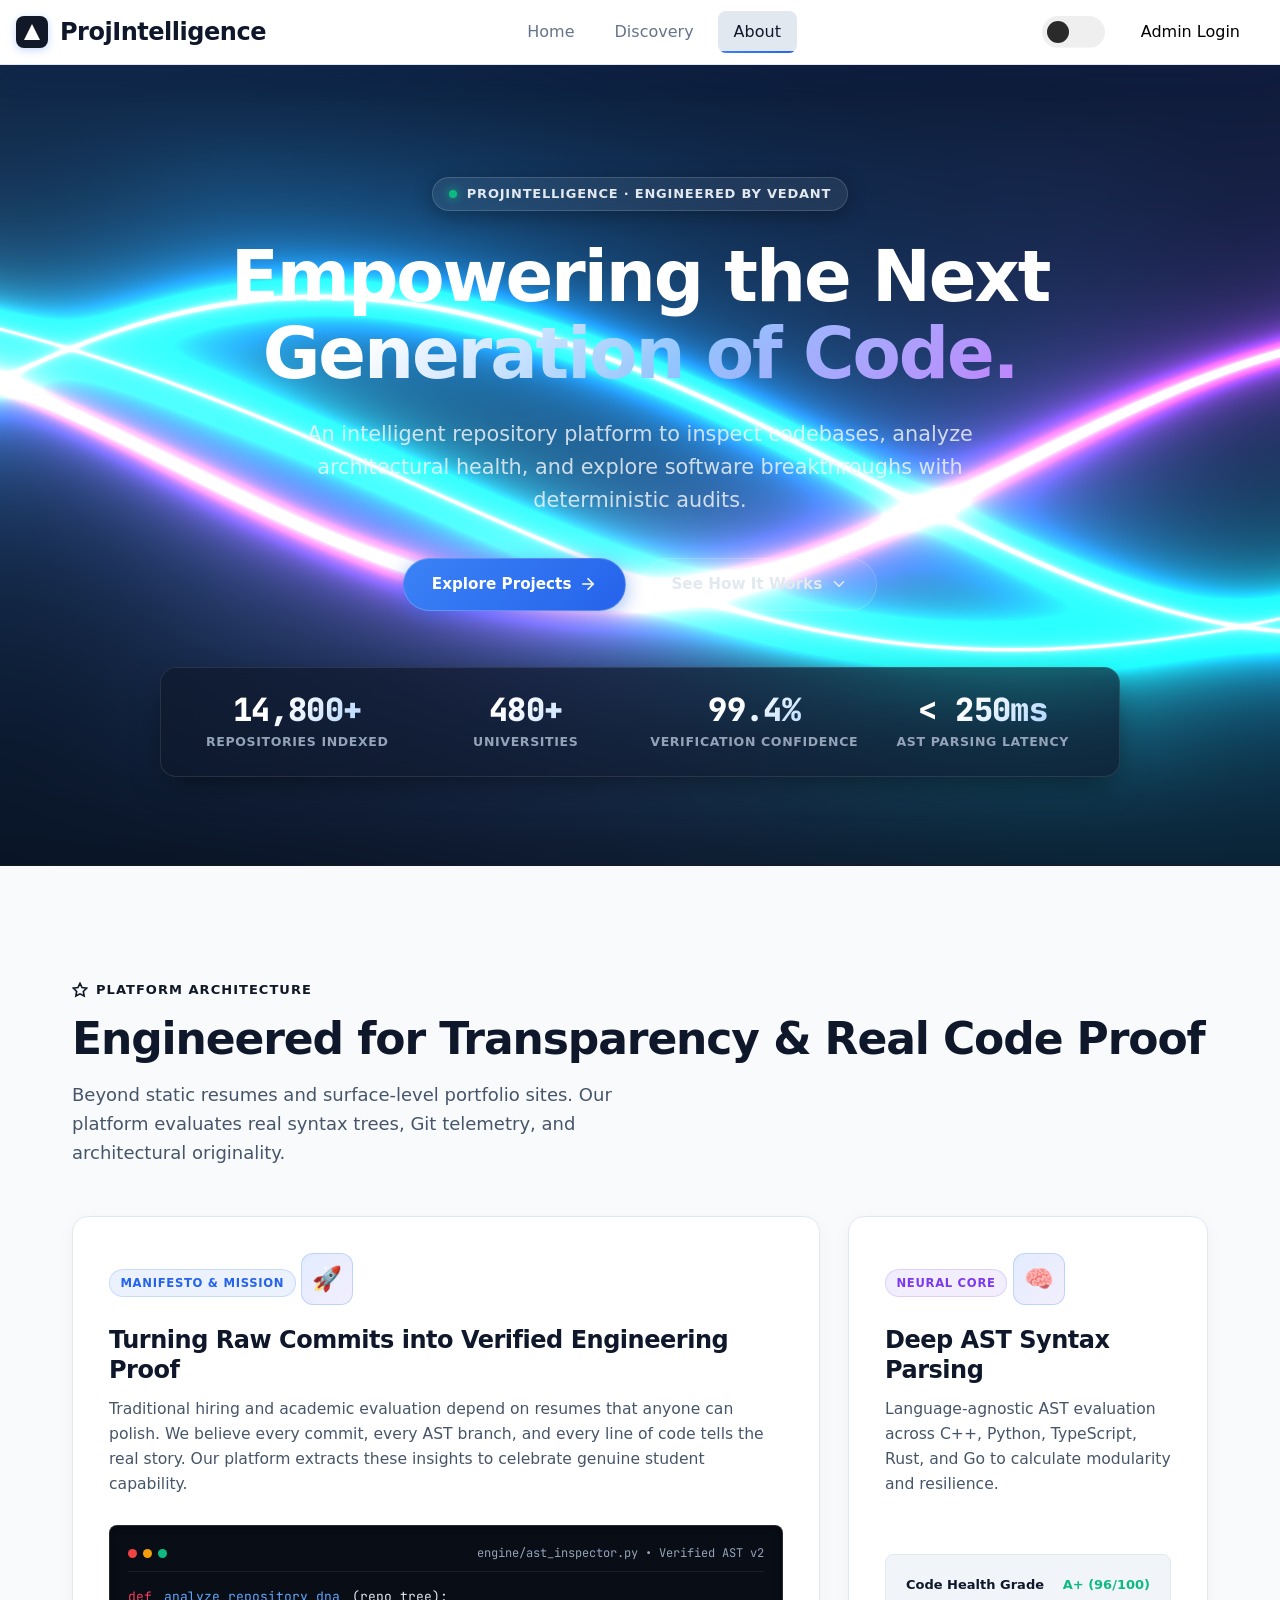
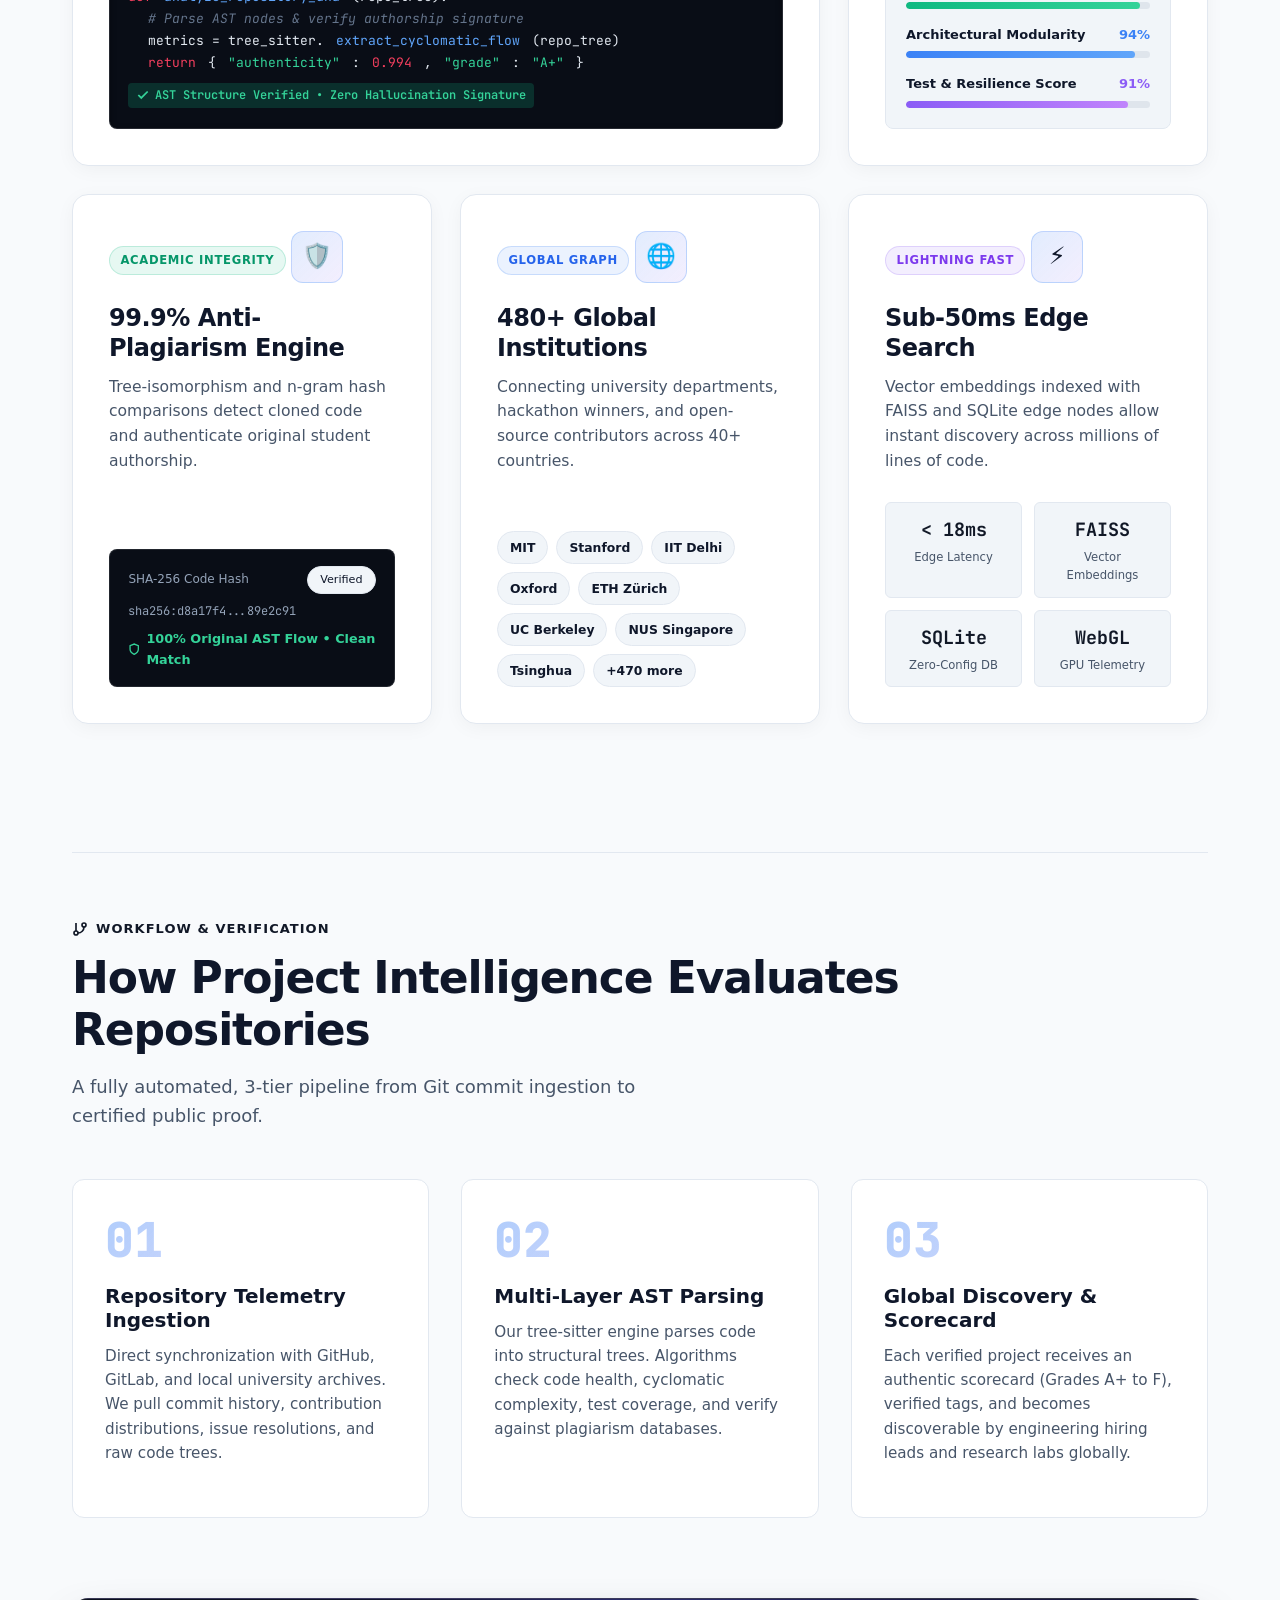
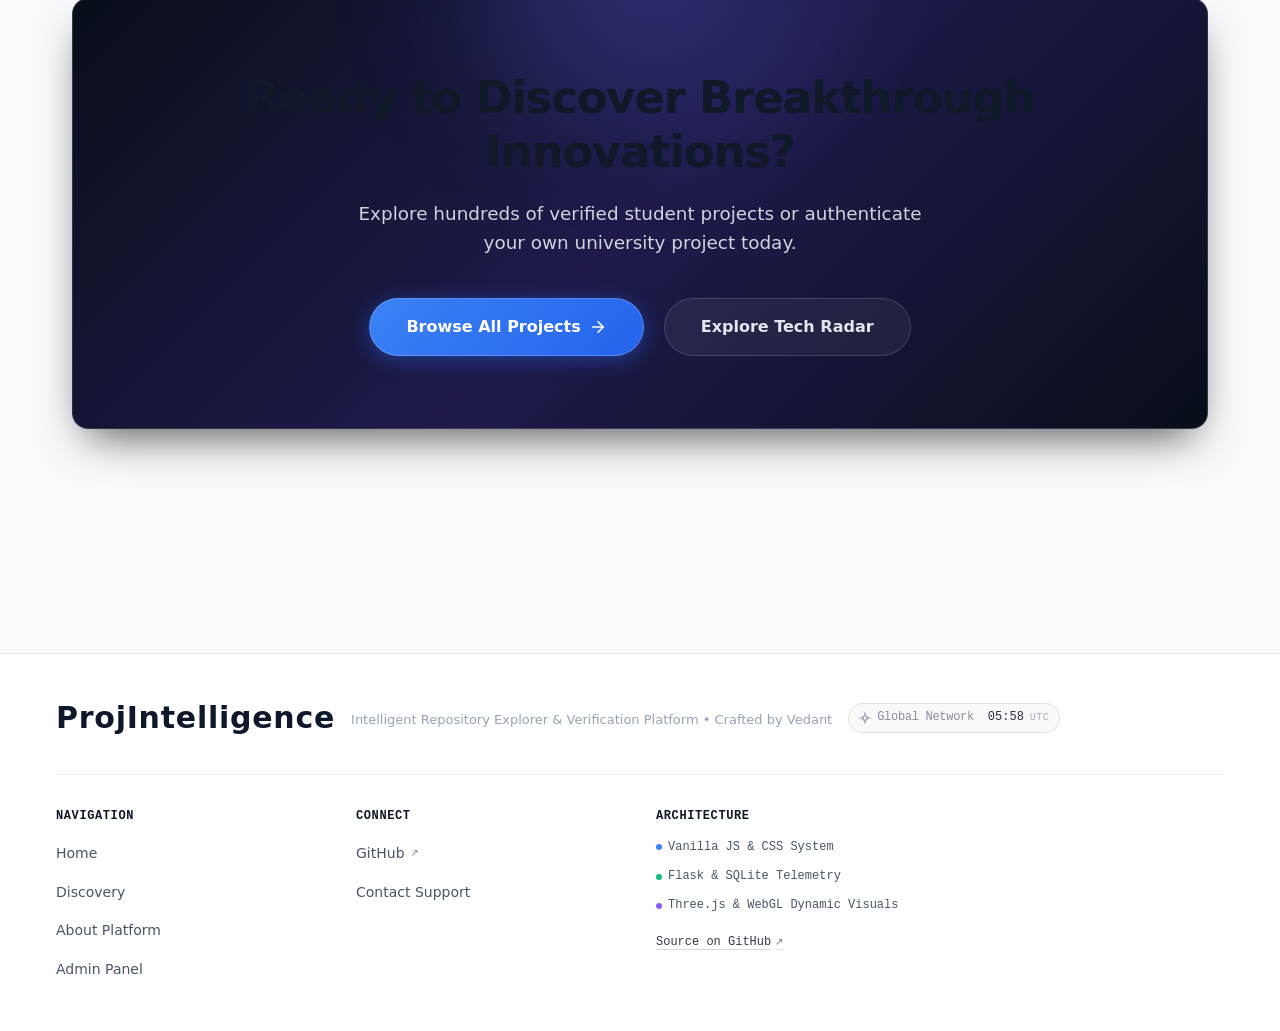
==== commit ccad7bd5: "Redesign cursor to minimalist ring and implement responsive mobile navigation with hamburger drawer" ====
--- a/frontend/about.html
+++ b/frontend/about.html
@@ -802,9 +802,54 @@
       <div class="header__actions">
         <input type="checkbox" class="theme-checkbox" id="themeToggle" aria-label="Toggle theme">
         <a href="admin.html" class="btn btn--outline" id="loginBtn">Admin Login</a>
+        <button class="header__hamburger" id="navToggle" type="button" aria-label="Open navigation menu" aria-expanded="false" aria-controls="mobileNav">
+          <span class="header__hamburger-bar"></span>
+          <span class="header__hamburger-bar"></span>
+          <span class="header__hamburger-bar"></span>
+        </button>
       </div>
     </div>
   </header>
+
+  <!-- Mobile Navigation Drawer -->
+  <div class="mobile-nav-backdrop" id="mobileNavBackdrop" aria-hidden="true"></div>
+  <nav class="mobile-nav" id="mobileNav" aria-label="Mobile Navigation" aria-hidden="true">
+    <div class="mobile-nav__content">
+      <div class="mobile-nav__links">
+        <a href="index.html" class="mobile-nav__link">
+          <span class="mobile-nav__icon">
+            <svg width="20" height="20" viewBox="0 0 24 24" fill="none" stroke="currentColor" stroke-width="2" stroke-linecap="round" stroke-linejoin="round"><path d="M3 9l9-7 9 7v11a2 2 0 0 1-2 2H5a2 2 0 0 1-2-2z"/><polyline points="9 22 9 12 15 12 15 22"/></svg>
+          </span>
+          <span class="mobile-nav__title">Home</span>
+        </a>
+        <a href="projects.html" class="mobile-nav__link">
+          <span class="mobile-nav__icon">
+            <svg width="20" height="20" viewBox="0 0 24 24" fill="none" stroke="currentColor" stroke-width="2" stroke-linecap="round" stroke-linejoin="round"><circle cx="11" cy="11" r="8"/><line x1="21" y1="21" x2="16.65" y2="16.65"/></svg>
+          </span>
+          <span class="mobile-nav__title">Discovery</span>
+        </a>
+        <a href="about.html" class="mobile-nav__link is-active">
+          <span class="mobile-nav__icon">
+            <svg width="20" height="20" viewBox="0 0 24 24" fill="none" stroke="currentColor" stroke-width="2" stroke-linecap="round" stroke-linejoin="round"><circle cx="12" cy="12" r="10"/><line x1="12" y1="16" x2="12" y2="12"/><line x1="12" y1="8" x2="12.01" y2="8"/></svg>
+          </span>
+          <span class="mobile-nav__title">About</span>
+          <span class="mobile-nav__badge">Current</span>
+        </a>
+        <a href="admin.html" class="mobile-nav__link">
+          <span class="mobile-nav__icon">
+            <svg width="20" height="20" viewBox="0 0 24 24" fill="none" stroke="currentColor" stroke-width="2" stroke-linecap="round" stroke-linejoin="round"><rect x="3" y="11" width="18" height="11" rx="2" ry="2"/><path d="M7 11V7a5 5 0 0 1 10 0v4"/></svg>
+          </span>
+          <span class="mobile-nav__title">Admin Portal</span>
+        </a>
+      </div>
+      <div class="mobile-nav__footer">
+        <a href="admin.html" class="btn btn--secondary mobile-nav__btn">
+          <svg width="18" height="18" viewBox="0 0 24 24" fill="none" stroke="currentColor" stroke-width="2"><path d="M15 3h4a2 2 0 0 1 2 2v14a2 2 0 0 1-2 2h-4M10 17l5-5-5-5M15 12H3"/></svg>
+          <span>Admin Login</span>
+        </a>
+      </div>
+    </div>
+  </nav>
 
   <!-- ABOUT HERO SECTION WITH THREE.JS CHROMATIC WEBGL WAVE -->
   <section class="about-hero" id="heroSection">
@@ -1370,6 +1415,7 @@
 
   </script>
   <script src="js/theme.js"></script>
+  <script src="js/navbar.js" defer></script>
   <script src="js/cursor.js" defer></script>
   <script>
     if (window.ProjTheme) {
--- a/frontend/css/dashboard.css
+++ b/frontend/css/dashboard.css
@@ -77,6 +77,242 @@
   display: flex;
   align-items: center;
   gap: var(--space-3);
+}
+
+/* ===== HAMBURGER & MOBILE NAVIGATION ===== */
+.header__hamburger {
+  display: none;
+  position: relative;
+  width: 40px;
+  height: 40px;
+  padding: 0;
+  background: transparent;
+  border: 1px solid var(--border-light, #e2e8f0);
+  border-radius: var(--radius-lg, 10px);
+  cursor: pointer;
+  align-items: center;
+  justify-content: center;
+  flex-direction: column;
+  gap: 5px;
+  transition: all var(--duration-200, 0.2s) ease;
+  z-index: 10000;
+  outline: none;
+  color: var(--text-primary, #0f172a);
+}
+
+.header__hamburger:hover {
+  background: var(--bg-secondary, rgba(0, 0, 0, 0.04));
+  border-color: var(--primary-500, #3b82f6);
+}
+
+.header__hamburger:focus-visible {
+  box-shadow: 0 0 0 2px var(--primary-500, #3b82f6);
+}
+
+.header__hamburger-bar {
+  display: block;
+  width: 20px;
+  height: 2px;
+  background: currentColor;
+  border-radius: 2px;
+  transition: transform 0.28s cubic-bezier(0.16, 1, 0.3, 1),
+              opacity 0.2s ease;
+  transform-origin: center;
+}
+
+/* Morph to 'X' */
+.header__hamburger.is-active .header__hamburger-bar:nth-child(1) {
+  transform: translateY(7px) rotate(45deg);
+}
+
+.header__hamburger.is-active .header__hamburger-bar:nth-child(2) {
+  opacity: 0;
+  transform: scaleX(0);
+}
+
+.header__hamburger.is-active .header__hamburger-bar:nth-child(3) {
+  transform: translateY(-7px) rotate(-45deg);
+}
+
+/* Backdrop dim overlay */
+.mobile-nav-backdrop {
+  display: none;
+  position: fixed;
+  top: 0;
+  left: 0;
+  width: 100vw;
+  height: 100vh;
+  background: rgba(0, 0, 0, 0.45);
+  backdrop-filter: blur(4px);
+  -webkit-backdrop-filter: blur(4px);
+  z-index: 99990;
+  opacity: 0;
+  transition: opacity 0.25s cubic-bezier(0.16, 1, 0.3, 1);
+  pointer-events: none;
+}
+
+.mobile-nav-backdrop.is-open {
+  display: block;
+  opacity: 1;
+  pointer-events: auto;
+}
+
+/* Mobile Navigation Drawer */
+.mobile-nav {
+  display: none;
+  position: fixed;
+  top: var(--header-height, 4rem);
+  left: 0;
+  right: 0;
+  width: 100%;
+  background: rgba(255, 255, 255, 0.98);
+  backdrop-filter: blur(20px);
+  -webkit-backdrop-filter: blur(20px);
+  border-bottom: 1px solid var(--border-light, #e2e8f0);
+  box-shadow: 0 16px 32px -4px rgba(0, 0, 0, 0.12);
+  z-index: 99995;
+  transform: translateY(-10px);
+  opacity: 0;
+  pointer-events: none;
+  transition: transform 0.28s cubic-bezier(0.16, 1, 0.3, 1),
+              opacity 0.24s cubic-bezier(0.16, 1, 0.3, 1);
+  max-height: calc(100vh - var(--header-height, 4rem));
+  overflow-y: auto;
+}
+
+[data-theme="dark"] .mobile-nav {
+  background: rgba(15, 23, 42, 0.98);
+  border-bottom-color: rgba(255, 255, 255, 0.1);
+  box-shadow: 0 20px 40px -4px rgba(0, 0, 0, 0.5);
+}
+
+[data-theme="dark"] .header__hamburger {
+  border-color: rgba(255, 255, 255, 0.15);
+  color: #f1f5f9;
+}
+
+[data-theme="dark"] .header__hamburger:hover {
+  background: rgba(255, 255, 255, 0.08);
+  border-color: var(--primary-400, #38bdf8);
+}
+
+.mobile-nav.is-open {
+  transform: translateY(0);
+  opacity: 1;
+  pointer-events: auto;
+}
+
+.mobile-nav__content {
+  padding: 1.25rem 1.25rem 1.75rem;
+  display: flex;
+  flex-direction: column;
+  gap: 1.25rem;
+  max-width: 600px;
+  margin: 0 auto;
+}
+
+.mobile-nav__links {
+  display: flex;
+  flex-direction: column;
+  gap: 0.5rem;
+}
+
+.mobile-nav__link {
+  display: flex;
+  align-items: center;
+  gap: 0.875rem;
+  padding: 0.875rem 1rem;
+  font-size: 1rem;
+  font-weight: 600;
+  color: var(--text-secondary, #475569);
+  text-decoration: none;
+  border-radius: var(--radius-lg, 12px);
+  transition: all 0.2s cubic-bezier(0.16, 1, 0.3, 1);
+  background: transparent;
+  border: 1px solid transparent;
+}
+
+[data-theme="dark"] .mobile-nav__link {
+  color: #94a3b8;
+}
+
+.mobile-nav__link:hover {
+  color: var(--primary-600, #2563eb);
+  background: var(--primary-50, #eff6ff);
+  transform: translateX(4px);
+}
+
+[data-theme="dark"] .mobile-nav__link:hover {
+  color: #38bdf8;
+  background: rgba(56, 189, 248, 0.1);
+}
+
+.mobile-nav__link.is-active {
+  color: var(--primary-600, #2563eb);
+  background: var(--primary-50, #eff6ff);
+  border-color: rgba(37, 99, 235, 0.2);
+  font-weight: 700;
+}
+
+[data-theme="dark"] .mobile-nav__link.is-active {
+  color: #38bdf8;
+  background: rgba(56, 189, 248, 0.15);
+  border-color: rgba(56, 189, 248, 0.3);
+}
+
+.mobile-nav__icon {
+  width: 22px;
+  height: 22px;
+  display: flex;
+  align-items: center;
+  justify-content: center;
+  flex-shrink: 0;
+  color: inherit;
+}
+
+.mobile-nav__title {
+  flex: 1;
+}
+
+.mobile-nav__badge {
+  font-size: 0.75rem;
+  font-weight: 600;
+  padding: 0.2rem 0.6rem;
+  border-radius: 99px;
+  background: var(--primary-100, #dbeafe);
+  color: var(--primary-700, #1d4ed8);
+}
+
+[data-theme="dark"] .mobile-nav__badge {
+  background: rgba(56, 189, 248, 0.2);
+  color: #38bdf8;
+}
+
+.mobile-nav__footer {
+  padding-top: 1rem;
+  border-top: 1px solid var(--border-light, #e2e8f0);
+}
+
+[data-theme="dark"] .mobile-nav__footer {
+  border-top-color: rgba(255, 255, 255, 0.08);
+}
+
+.mobile-nav__btn {
+  display: flex;
+  align-items: center;
+  justify-content: center;
+  gap: 0.5rem;
+  width: 100%;
+  padding: 0.75rem 1rem;
+  border-radius: var(--radius-lg, 12px);
+  font-weight: 600;
+  font-size: 0.95rem;
+  text-decoration: none;
+}
+
+body.mobile-nav-locked {
+  overflow: hidden !important;
+  touch-action: none;
 }
 
 /* ===== MAIN CONTENT ===== */
@@ -425,12 +661,25 @@
 
 /* Tablets */
 @media (max-width: 768px) {
+  .header__hamburger {
+    display: flex;
+  }
+  
+  .mobile-nav {
+    display: block;
+  }
+  
+  .header__nav {
+    display: none !important;
+  }
+  
+  .header__actions #loginBtn,
+  .header__actions #logoutBtn {
+    display: none;
+  }
+
   .header__title {
     font-size: var(--text-lg);
-  }
-  
-  .header__nav {
-    display: none;
   }
   
   .stats-grid {
@@ -483,7 +732,14 @@
   }
   
   .header__title {
-    font-size: var(--text-base);
+    font-size: 1.1rem;
+    white-space: nowrap;
+    overflow: hidden;
+    text-overflow: ellipsis;
+  }
+
+  .header__actions {
+    gap: var(--space-2);
   }
   
   .btn--secondary {
